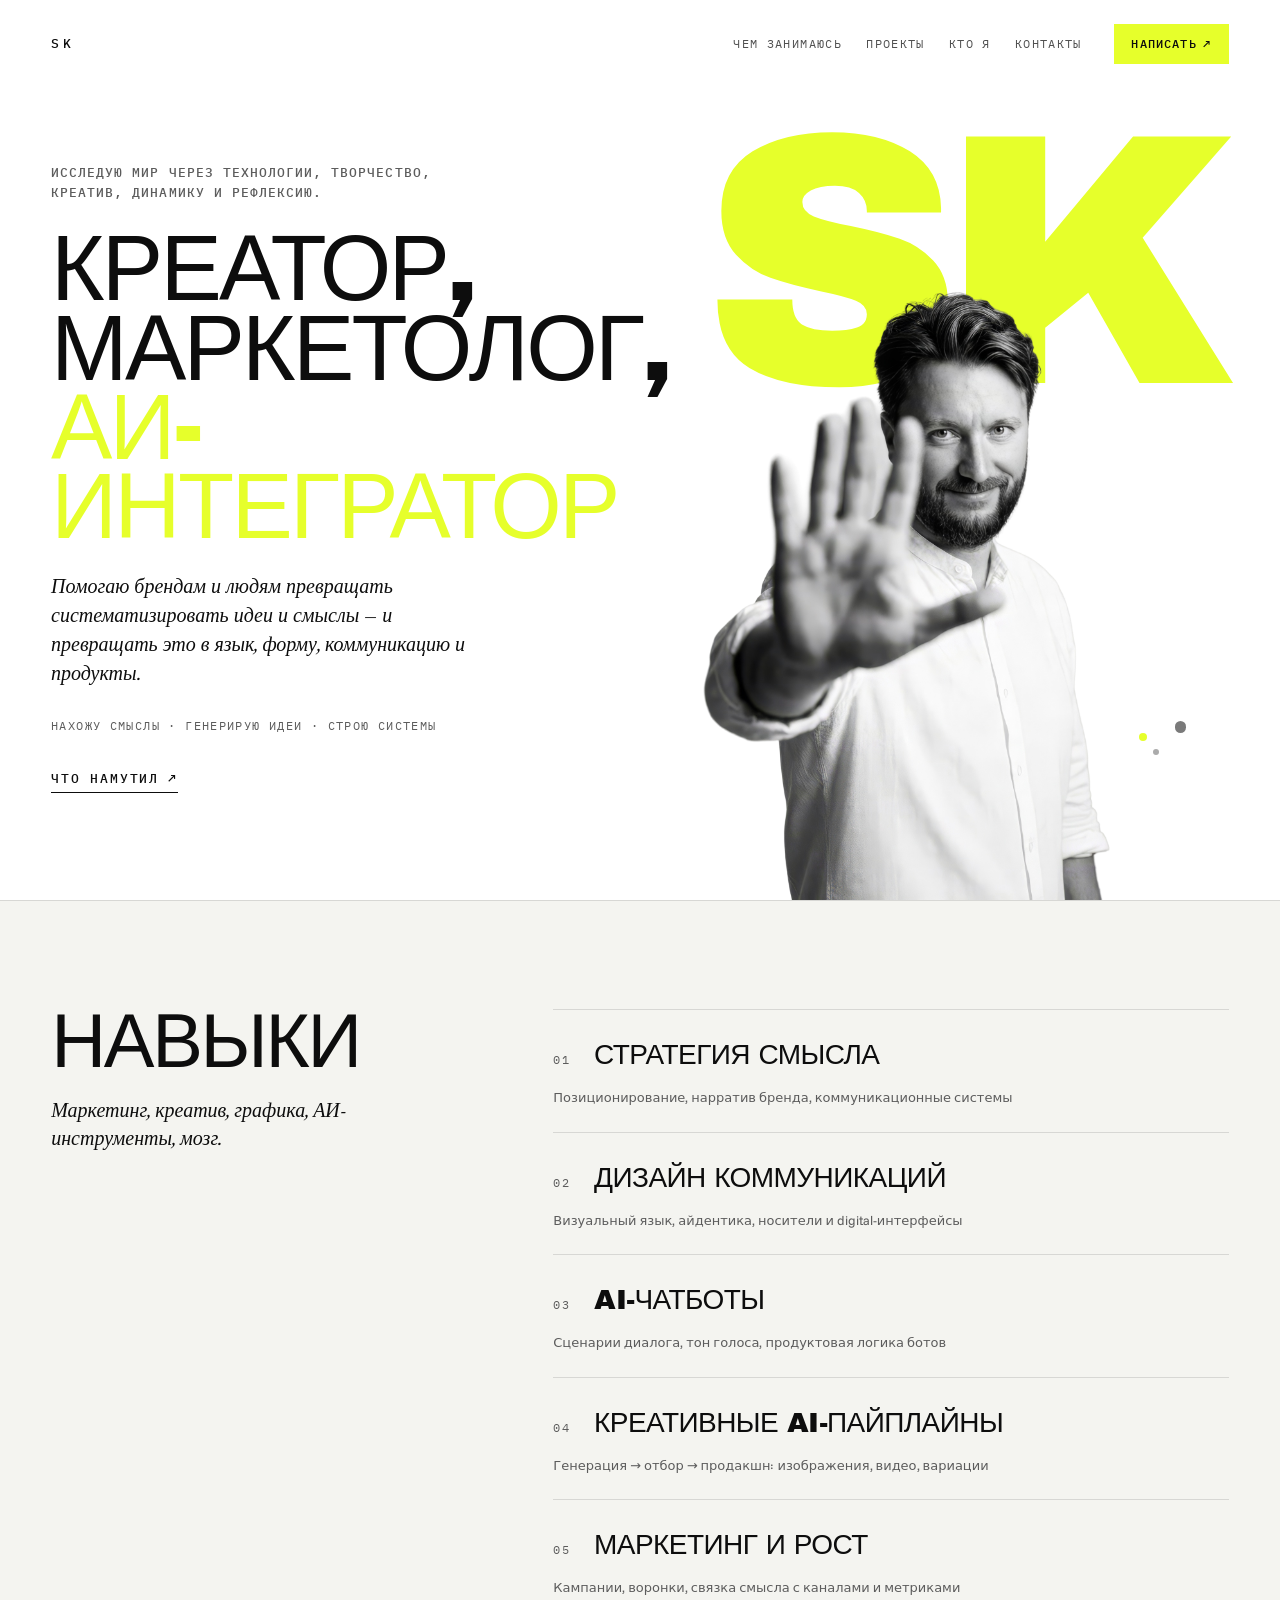
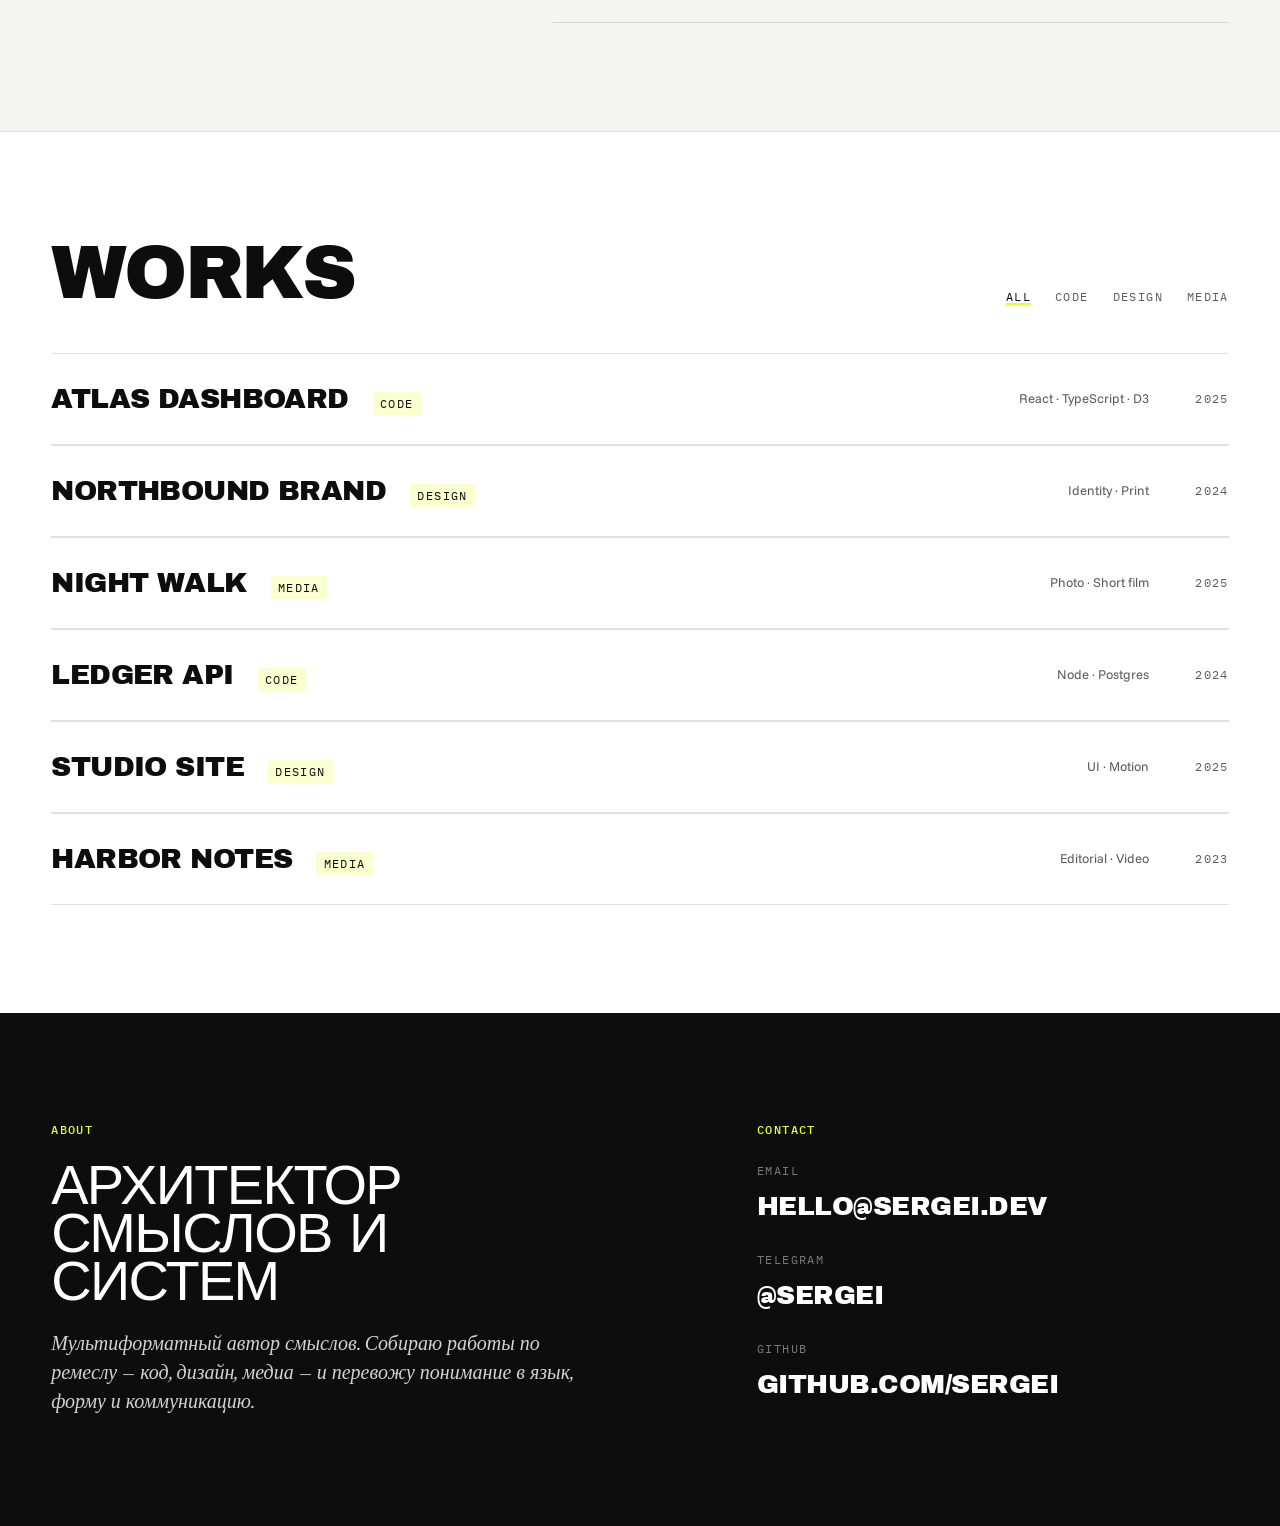
==== 58tq16wsvj/index.html @ 2c7355b6 "Apply COPY.md draft: nav, hero, skills titles Co-authored-by: Cursor <cursoragent@cursor.com>" ====
<!doctype html>
<html lang="ru">
  <head>
    <meta charset="UTF-8" />
    <meta name="viewport" content="width=device-width, initial-scale=1.0" />
    <title>Сергей Кламбоцкий</title>
    <!-- build:1785862604 -->
    <meta
      name="description"
      content="Исследую себя, человеков и технологии через творчество, дизайн, движение и рефлексию. Маркетолог, креатор, философ."
    />
    <meta name="robots" content="noindex, nofollow, noarchive" />
    <meta name="googlebot" content="noindex, nofollow, noarchive" />
    <meta name="referrer" content="no-referrer" />
    <meta http-equiv="Cache-Control" content="no-cache, no-store, must-revalidate" />
    <meta http-equiv="Pragma" content="no-cache" />
    <meta http-equiv="Expires" content="0" />

    <link rel="icon" type="image/png" href="/58tq16wsvj/favicon.png" />
    <link rel="apple-touch-icon" href="/58tq16wsvj/favicon.png" />

    <meta property="og:type" content="website" />
    <meta property="og:title" content="Сергей Кламбоцкий" />
    <meta
      property="og:description"
      content="Исследую себя, человеков и технологии через творчество, дизайн, движение и рефлексию. Маркетолог, креатор, философ."
    />
    <meta
      property="og:image"
      content="https://klambotsky.online/58tq16wsvj/og.png"
    />
    <meta property="og:url" content="https://klambotsky.online/58tq16wsvj/" />

    <meta name="twitter:card" content="summary_large_image" />
    <meta name="twitter:title" content="Сергей Кламбоцкий" />
    <meta
      name="twitter:description"
      content="Исследую себя, человеков и технологии через творчество, дизайн, движение и рефлексию. Маркетолог, креатор, философ."
    />
    <meta
      name="twitter:image"
      content="https://klambotsky.online/58tq16wsvj/og.png"
    />

    <link rel="preconnect" href="https://fonts.googleapis.com" />
    <link rel="preconnect" href="https://fonts.gstatic.com" crossorigin />
    <link
      href="https://fonts.googleapis.com/css2?family=Archivo+Black&family=Funnel+Sans:ital,wght@0,300..800;1,300..800&family=IBM+Plex+Mono:wght@400;500&family=Newsreader:opsz,wght@6..72,400;6..72,500;6..72,600&display=swap"
      rel="stylesheet"
    />
    <script type="module" crossorigin src="/58tq16wsvj/assets/index-5z7cXRAi.js"></script>
    <link rel="stylesheet" crossorigin href="/58tq16wsvj/assets/index-DxCnKVFI.css">
  </head>
  <body>
    <div id="root"></div>
  </body>
</html>
---- 58tq16wsvj/assets/index-DxCnKVFI.css ----
:root{--ink:#0d0d0d;--ink-muted:#5c5c5c;--ink-faint:#9a9a9a;--inverse:#fff;--surface:#fff;--surface-soft:#f4f4f0;--hairline:#0d0d0d1f;--accent:#e6ff2b;--accent-deep:#c8e012;--accent-readable:#8fa600;--accent-ink:#0d0d0d;--accent-on-dark:#e6ff2b;--accent-soft:#e6ff2b38;--font-brutal:"Archivo Black", "Arial Black", sans-serif;--font-display:"Newsreader", Georgia, serif;--font-body:"Funnel Sans", system-ui, sans-serif;--font-mono:"IBM Plex Mono", ui-monospace, monospace;--text-xs:.72rem;--text-sm:.8125rem;--text-md:1rem;--text-lg:clamp(1.05rem, 1.8vw, 1.25rem);--text-xl:clamp(1.35rem, 2.4vw, 1.75rem);--text-2xl:clamp(2.25rem, 5vw, 3.5rem);--text-3xl:clamp(3rem, 7vw, 4.75rem);--text-hero:clamp(3.4rem, 9.2vw, 7.25rem);--track-label:.12em;--track-brand:.28em;--leading-tight:.86;--leading-snug:1.05;--leading-body:1.5;--space-1:.5rem;--space-2:.75rem;--space-3:1rem;--space-4:1.5rem;--space-5:2rem;--space-6:3rem;--space-7:4rem;--space-8:6rem;--pad:clamp(1.5rem, 4vw, 4rem);--section-y:clamp(4.5rem, 12vh, 7rem);--stack-gap:clamp(1.25rem, 3vh, 2rem);--max:1440px;--ease:cubic-bezier(.22, 1, .36, 1);--duration:.25s;--paper-soft:var(--surface-soft);--teal:var(--accent)}*,:before,:after{box-sizing:border-box}html{scroll-behavior:smooth}body{min-height:100vh;font-family:var(--font-body);font-size:var(--text-md);line-height:var(--leading-body);color:var(--ink);background:var(--surface);-webkit-font-smoothing:antialiased;text-rendering:optimizelegibility;margin:0}img,video{max-width:100%;display:block}button,a{font:inherit;color:inherit}button{cursor:pointer;background:0 0;border:none;padding:0}a{text-decoration:none}:focus-visible{outline:2px solid var(--accent-deep);outline-offset:3px}.sr-only{clip:rect(0, 0, 0, 0);border:0;width:1px;height:1px;margin:-1px;padding:0;position:absolute;overflow:hidden}.label{font-family:var(--font-mono);font-size:var(--text-xs);letter-spacing:var(--track-label);text-transform:uppercase;color:var(--ink-muted);margin:0;font-weight:500}.section-title{font-family:var(--font-brutal);font-size:var(--text-3xl);font-weight:400;line-height:var(--leading-tight);letter-spacing:-.03em;text-transform:uppercase;margin:0}.text-link{width:fit-content;font-family:var(--font-mono);font-size:var(--text-sm);letter-spacing:.14em;text-transform:uppercase;transition:color var(--duration) var(--ease), border-color var(--duration) var(--ease), transform var(--duration) var(--ease);border-bottom:1.5px solid;align-items:center;gap:.55rem;padding-bottom:.2rem;font-weight:500;display:inline-flex}.text-link:hover{color:var(--accent-deep);transform:translate(4px)}@keyframes fade-up{0%{opacity:0;transform:translateY(18px)}to{opacity:1;transform:translateY(0)}}.reveal{animation:fade-up .8s var(--ease) both}._about_1ldzf_1{padding:var(--section-y) var(--pad);background:var(--ink);color:var(--inverse);grid-template-columns:minmax(0,1.2fr) minmax(0,.9fr);align-items:start;gap:clamp(2.5rem,6vw,5rem);display:grid}._label_1ldzf_11{margin:0 0 var(--space-4);font-family:var(--font-mono);font-size:var(--text-xs);letter-spacing:var(--track-label);text-transform:uppercase;color:var(--accent-on-dark);font-weight:500}._title_1ldzf_21{margin:0 0 var(--space-4);max-width:12ch;font-family:var(--font-brutal);font-size:var(--text-2xl);font-weight:400;line-height:var(--leading-tight);letter-spacing:-.03em;text-transform:uppercase}._body_1ldzf_32{max-width:34rem;font-family:var(--font-display);font-size:var(--text-lg);color:#ffffffd1;margin:0;font-style:italic;line-height:1.45}._contacts_1ldzf_42{gap:var(--space-4);flex-direction:column;display:flex}._contact_1ldzf_42{gap:var(--space-1);flex-direction:column;display:flex}._contactLabel_1ldzf_54{font-family:var(--font-mono);font-size:var(--text-xs);letter-spacing:var(--track-label);text-transform:uppercase;color:#ffffff73}._contactValue_1ldzf_62{font-family:var(--font-brutal);letter-spacing:-.02em;text-transform:uppercase;color:var(--inverse);transition:color var(--duration) var(--ease);font-size:clamp(1.25rem,2.8vw,1.65rem)}._contactValue_1ldzf_62:hover{color:var(--accent-on-dark)}@media (width<=840px){._about_1ldzf_1{grid-template-columns:1fr}}._nav_ch76z_1{z-index:5;justify-content:space-between;align-items:center;gap:var(--space-4);padding:var(--space-4) var(--pad);pointer-events:none;display:flex;position:absolute;inset:0 0 auto}._brand_ch76z_13,._link_ch76z_14,._cta_ch76z_15,._menu_ch76z_16{pointer-events:auto}._brand_ch76z_13{font-family:var(--font-mono);font-size:var(--text-sm);letter-spacing:var(--track-brand);color:var(--ink);font-weight:500}._right_ch76z_28{align-items:center;gap:var(--space-5);display:flex}._links_ch76z_34{gap:var(--space-4);display:flex}._link_ch76z_14{font-family:var(--font-mono);font-size:var(--text-xs);letter-spacing:var(--track-label);text-transform:uppercase;color:var(--ink);opacity:.72;transition:opacity var(--duration) var(--ease), color var(--duration) var(--ease)}._link_ch76z_14:hover{opacity:1;color:var(--accent-deep)}._cta_ch76z_15{background:var(--accent);color:var(--accent-ink);font-family:var(--font-mono);font-size:var(--text-xs);letter-spacing:.1em;text-transform:uppercase;transition:background var(--duration) var(--ease), transform var(--duration) var(--ease);align-items:center;gap:.4rem;padding:.7rem 1.1rem;font-weight:500;display:inline-flex}._cta_ch76z_15:hover{background:var(--accent-deep);transform:translateY(-1px)}._menu_ch76z_16{font-family:var(--font-mono);font-size:var(--text-xs);letter-spacing:var(--track-label);text-transform:uppercase;color:var(--ink);display:none}@media (width<=860px){._links_ch76z_34{top:calc(100% + .5rem);right:var(--pad);padding:var(--space-3) var(--space-4);background:var(--surface);border:1px solid var(--hairline);flex-direction:column;gap:.9rem;display:none;position:absolute}._linksOpen_ch76z_96{display:flex}._cta_ch76z_15{display:none}._menu_ch76z_16{display:inline}}._hero_aobbq_1{background:var(--surface);min-height:100dvh;color:var(--ink);position:relative;overflow:hidden}._grid_aobbq_10{z-index:1;min-height:100dvh;padding:0 var(--pad);grid-template-columns:minmax(0,1.05fr) minmax(0,.95fr);padding-top:5.5rem;display:grid;position:relative}._copy_aobbq_21{justify-content:center;gap:var(--stack-gap);padding:var(--space-5) 0 var(--space-7);will-change:transform;flex-direction:column;max-width:38rem;display:flex}._eyebrow_aobbq_31{max-width:28rem;font-family:var(--font-mono);font-size:clamp(.7rem, 1.1vw, var(--text-sm));letter-spacing:.08em;text-transform:uppercase;color:var(--ink-muted);margin:0;font-weight:500;line-height:1.55}._headline_aobbq_43{font-family:var(--font-brutal);font-size:clamp(2.6rem,7.2vw,5.75rem);font-weight:400;line-height:var(--leading-tight);letter-spacing:-.03em;text-transform:uppercase;margin:0}._line_aobbq_53{display:block}._accentLine_aobbq_57{color:var(--accent)}._quote_aobbq_61{max-width:28rem;font-family:var(--font-display);font-size:var(--text-lg);color:var(--ink);margin:0;font-style:italic;line-height:1.45}._meta_aobbq_71{font-family:var(--font-mono);font-size:var(--text-xs);letter-spacing:var(--track-label);text-transform:uppercase;color:var(--ink-muted);margin:0}._cta_aobbq_80{width:fit-content;margin-top:var(--space-1);border-bottom:1.5px solid var(--ink);font-family:var(--font-mono);font-size:var(--text-sm);letter-spacing:.14em;text-transform:uppercase;transition:color var(--duration) var(--ease), border-color var(--duration) var(--ease), transform var(--duration) var(--ease);align-items:center;gap:.55rem;padding-bottom:.2rem;font-weight:500;display:inline-flex}._cta_aobbq_80:hover{color:var(--accent-deep);border-color:var(--accent-deep);transform:translate(4px)}._visual_aobbq_103{will-change:transform;justify-content:flex-end;align-items:flex-end;min-height:calc(100dvh - 5.5rem);padding-right:0;display:flex;position:relative}._letter_aobbq_114{z-index:0;font-family:var(--font-brutal);letter-spacing:-.06em;color:var(--accent);-webkit-user-select:none;user-select:none;pointer-events:none;will-change:transform;font-size:clamp(12rem,28vw,24rem);line-height:.8;position:absolute;top:4%;bottom:auto;right:2%}._portraitWrap_aobbq_131{z-index:1;aspect-ratio:560/820;will-change:transform;width:min(100%,39vw,580px);margin-bottom:0;margin-right:clamp(3rem,8vw,9rem);position:relative;overflow:visible}._portrait_aobbq_131{object-fit:contain;object-position:center bottom;transform-origin:bottom;width:100%;height:100%;transform:scale(1.08)}._accents_aobbq_152{z-index:2;pointer-events:none;will-change:transform;width:5.5rem;height:5.5rem;position:absolute;bottom:12%;right:7%}._dot_aobbq_163{background:var(--ink);opacity:.55;border-radius:50%;width:.7rem;height:.7rem;position:absolute;top:.4rem;right:.2rem}._dotSm_aobbq_174{opacity:.35;width:.38rem;height:.38rem;top:2.1rem;right:1.85rem}._dotAccent_aobbq_182{background:var(--accent);opacity:1;width:.5rem;height:.5rem;top:1.15rem;right:2.6rem}@media (width<=960px){._grid_aobbq_10{grid-template-columns:1fr;padding-top:5rem}._copy_aobbq_21{padding-top:0;padding-bottom:var(--space-6);order:2;max-width:none}._visual_aobbq_103{min-height:52vh;margin-top:var(--space-1);order:1;justify-content:center}._letter_aobbq_114{font-size:clamp(8rem,32vw,14rem);top:0;bottom:auto;right:0}._portraitWrap_aobbq_131{width:min(88%,400px);margin-bottom:0;margin-right:0}._portrait_aobbq_131{transform:scale(1.08)}._accents_aobbq_152{bottom:6%;right:10%}}._backdrop_14o35_1{z-index:40;padding:var(--space-4);-webkit-backdrop-filter:blur(4px);backdrop-filter:blur(4px);animation:_fade_14o35_1 var(--duration) var(--ease);background:#0d0d0d8c;place-items:center;display:grid;position:fixed;inset:0}._panel_14o35_13{background:var(--surface);width:min(1100px,100%);max-height:min(92vh,960px);color:var(--ink);border:1px solid var(--hairline);animation:_rise_14o35_1 .35s var(--ease);padding:clamp(1.5rem,4vw,3rem);overflow:auto}._top_14o35_24{justify-content:space-between;gap:var(--space-3);margin-bottom:var(--space-4);display:flex}._back_14o35_1,._close_14o35_32{font-family:var(--font-mono);font-size:var(--text-xs);letter-spacing:var(--track-label);text-transform:uppercase;color:var(--ink-muted);transition:color var(--duration) var(--ease)}._back_14o35_1:hover,._close_14o35_32:hover{color:var(--ink)}._close_14o35_32{letter-spacing:0;text-transform:none;font-size:1.5rem;line-height:1}._header_14o35_53{gap:var(--space-5);margin-bottom:var(--space-5);grid-template-columns:minmax(0,1.6fr) minmax(10rem,.5fr);display:grid}._group_14o35_60{margin-bottom:var(--space-3);font-family:var(--font-mono);font-size:var(--text-xs);letter-spacing:var(--track-label);text-transform:uppercase;color:var(--accent-ink);background:var(--accent);padding:.2rem .45rem;display:inline-block}._title_14o35_72{margin:0 0 var(--space-3);font-family:var(--font-brutal);font-size:var(--text-2xl);font-weight:400;line-height:var(--leading-tight);letter-spacing:-.03em;text-transform:uppercase}._description_14o35_82{max-width:36rem;font-family:var(--font-display);font-size:var(--text-lg);color:var(--ink-muted);margin:0;font-style:italic;line-height:1.45}._meta_14o35_92{gap:var(--space-2);font-family:var(--font-mono);font-size:var(--text-xs);letter-spacing:var(--track-label);text-transform:uppercase;color:var(--ink-muted);flex-direction:column;display:flex}._media_14o35_103{gap:var(--space-3);margin-bottom:var(--space-5);grid-template-columns:repeat(3,minmax(0,1fr));display:grid}._mediaItem_14o35_110{aspect-ratio:4/5;background:var(--surface-soft);overflow:hidden}._mediaItem_14o35_110 img,._mediaItem_14o35_110 video{object-fit:cover;filter:grayscale(.15)contrast(1.02);width:100%;height:100%}._link_14o35_124{border-bottom:1.5px solid var(--ink);width:fit-content;font-family:var(--font-mono);font-size:var(--text-sm);letter-spacing:.14em;text-transform:uppercase;transition:color var(--duration) var(--ease), border-color var(--duration) var(--ease), transform var(--duration) var(--ease);align-items:center;gap:.55rem;padding-bottom:.2rem;font-weight:500;display:inline-flex}._link_14o35_124:hover{color:var(--accent-deep);border-color:var(--accent-deep);transform:translate(4px)}@keyframes _fade_14o35_1{0%{opacity:0}to{opacity:1}}@keyframes _rise_14o35_1{0%{opacity:0;transform:translateY(16px)}to{opacity:1;transform:translateY(0)}}@media (width<=840px){._header_14o35_53,._media_14o35_103{grid-template-columns:1fr}._mediaItem_14o35_110{aspect-ratio:16/10}}._skills_4e86k_1{padding:var(--section-y) var(--pad);background:var(--surface-soft);border-top:1px solid var(--hairline);grid-template-columns:minmax(0,.85fr) minmax(0,1.35fr);align-items:start;gap:clamp(2.5rem,6vw,5rem);display:grid}._intro_4e86k_11{gap:var(--space-4);flex-direction:column;display:flex;position:sticky;top:6rem}._title_4e86k_19{font-family:var(--font-brutal);font-size:var(--text-3xl);font-weight:400;line-height:var(--leading-tight);letter-spacing:-.03em;text-transform:uppercase;margin:0}._lede_4e86k_29{max-width:24rem;font-family:var(--font-display);font-size:var(--text-lg);color:var(--ink);margin:0;font-style:italic;line-height:1.4}._list_4e86k_39{border-top:1px solid var(--hairline);margin:0;padding:0;list-style:none}._item_4e86k_46{padding:var(--space-4) 0;border-bottom:1px solid var(--hairline);transition:padding var(--duration) var(--ease)}._item_4e86k_46:hover{padding-left:var(--space-2)}._item_4e86k_46:hover ._index_4e86k_56{color:var(--ink);box-shadow:inset 0 -2px 0 var(--accent)}._head_4e86k_61{align-items:baseline;gap:var(--space-2) var(--space-4);margin-bottom:var(--space-2);flex-wrap:wrap;display:flex}._index_4e86k_56{font-family:var(--font-mono);font-size:var(--text-xs);letter-spacing:var(--track-label);color:var(--ink-muted);transition:color var(--duration) var(--ease), box-shadow var(--duration) var(--ease)}._skillTitle_4e86k_79{font-family:var(--font-brutal);font-size:var(--text-xl);letter-spacing:-.02em;text-transform:uppercase;font-weight:400}._line_4e86k_87{max-width:36rem;font-family:var(--font-body);font-size:var(--text-sm);line-height:var(--leading-body);color:var(--ink-muted);margin:0}@media (width<=840px){._skills_4e86k_1{gap:var(--space-6);grid-template-columns:1fr}._intro_4e86k_11{position:static}}._works_8dgdl_1{padding:var(--section-y) var(--pad);background:var(--surface);border-top:1px solid var(--hairline)}._header_8dgdl_7{justify-content:space-between;align-items:flex-end;gap:var(--space-5);margin-bottom:var(--space-6);display:flex}._title_8dgdl_15{font-family:var(--font-brutal);font-size:var(--text-3xl);font-weight:400;line-height:var(--leading-tight);letter-spacing:-.03em;text-transform:uppercase;margin:0}._filters_8dgdl_25{gap:var(--space-4);flex-wrap:wrap;display:flex}._filter_8dgdl_25{font-family:var(--font-mono);font-size:var(--text-xs);letter-spacing:var(--track-label);text-transform:uppercase;color:var(--ink-muted);transition:color var(--duration) var(--ease)}._filter_8dgdl_25:hover,._filterActive_8dgdl_41{color:var(--ink)}._filterActive_8dgdl_41{box-shadow:inset 0 -2px 0 var(--accent)}._list_8dgdl_49{margin:0;padding:0;list-style:none}._row_8dgdl_55{align-items:center;gap:var(--space-4) var(--space-5);width:100%;padding:var(--space-4) 0;border:none;border-bottom:1px solid var(--hairline);text-align:left;transition:padding var(--duration) var(--ease);background:0 0;grid-template-columns:minmax(0,1.4fr) auto auto;display:grid}._row_8dgdl_55:first-child{border-top:1px solid var(--hairline)}._row_8dgdl_55:hover{padding-left:var(--space-2)}._row_8dgdl_55:hover ._projectTitle_8dgdl_77{color:var(--ink)}._row_8dgdl_55:hover ._group_8dgdl_81{background:var(--accent)}._left_8dgdl_85{align-items:baseline;gap:var(--space-2) var(--space-4);flex-wrap:wrap;display:flex}._projectTitle_8dgdl_77{font-family:var(--font-brutal);font-size:var(--text-xl);letter-spacing:-.02em;text-transform:uppercase;transition:color var(--duration) var(--ease);font-weight:400}._group_8dgdl_81{font-family:var(--font-mono);font-size:var(--text-xs);letter-spacing:var(--track-label);text-transform:uppercase;color:var(--accent-ink);background:var(--accent-soft);transition:background var(--duration) var(--ease);padding:.2rem .45rem}._tags_8dgdl_112,._year_8dgdl_113{color:var(--ink-muted);font-size:var(--text-sm)}._tags_8dgdl_112{font-family:var(--font-body)}._year_8dgdl_113{font-family:var(--font-mono);font-size:var(--text-xs);letter-spacing:var(--track-label);text-align:right;min-width:3rem}@media (width<=720px){._header_8dgdl_7{flex-direction:column;align-items:flex-start}._row_8dgdl_55{gap:var(--space-1) var(--space-3);grid-template-columns:1fr auto}._tags_8dgdl_112{display:none}._year_8dgdl_113{grid-area:1/2}}
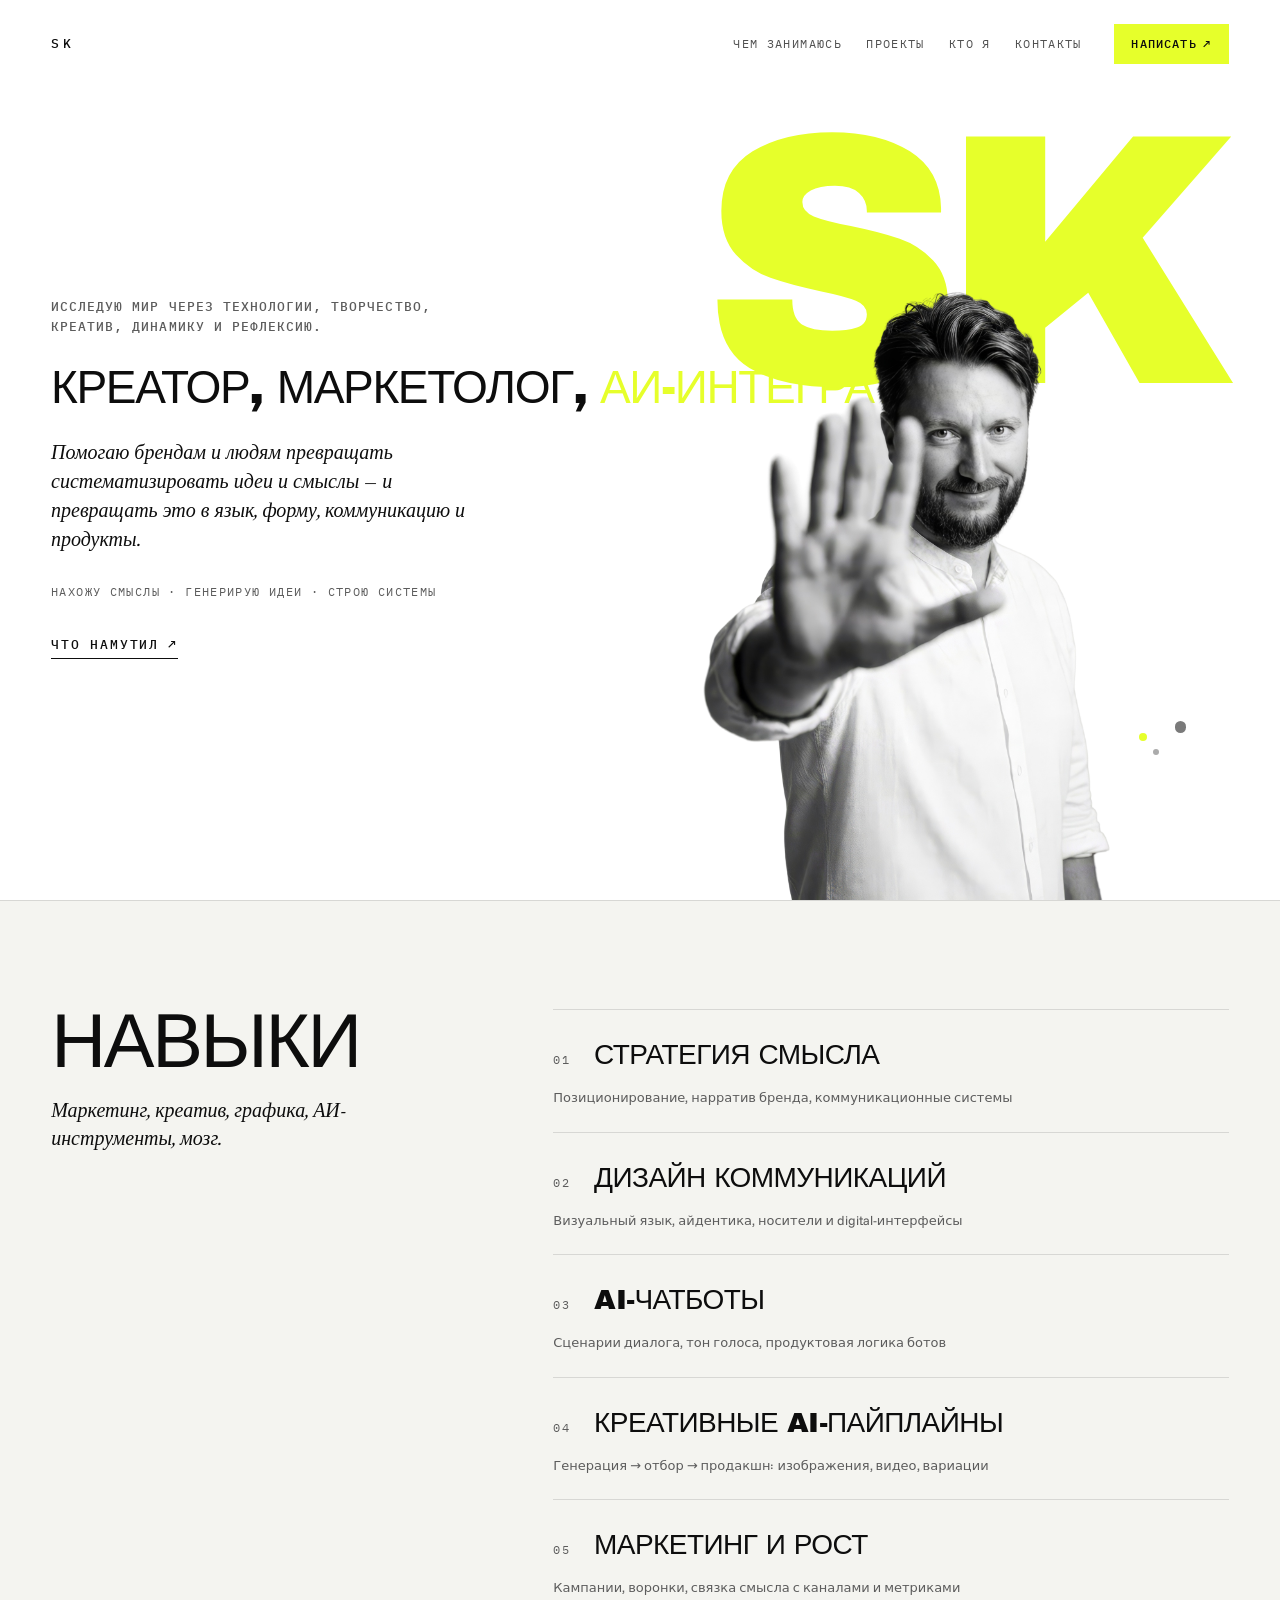
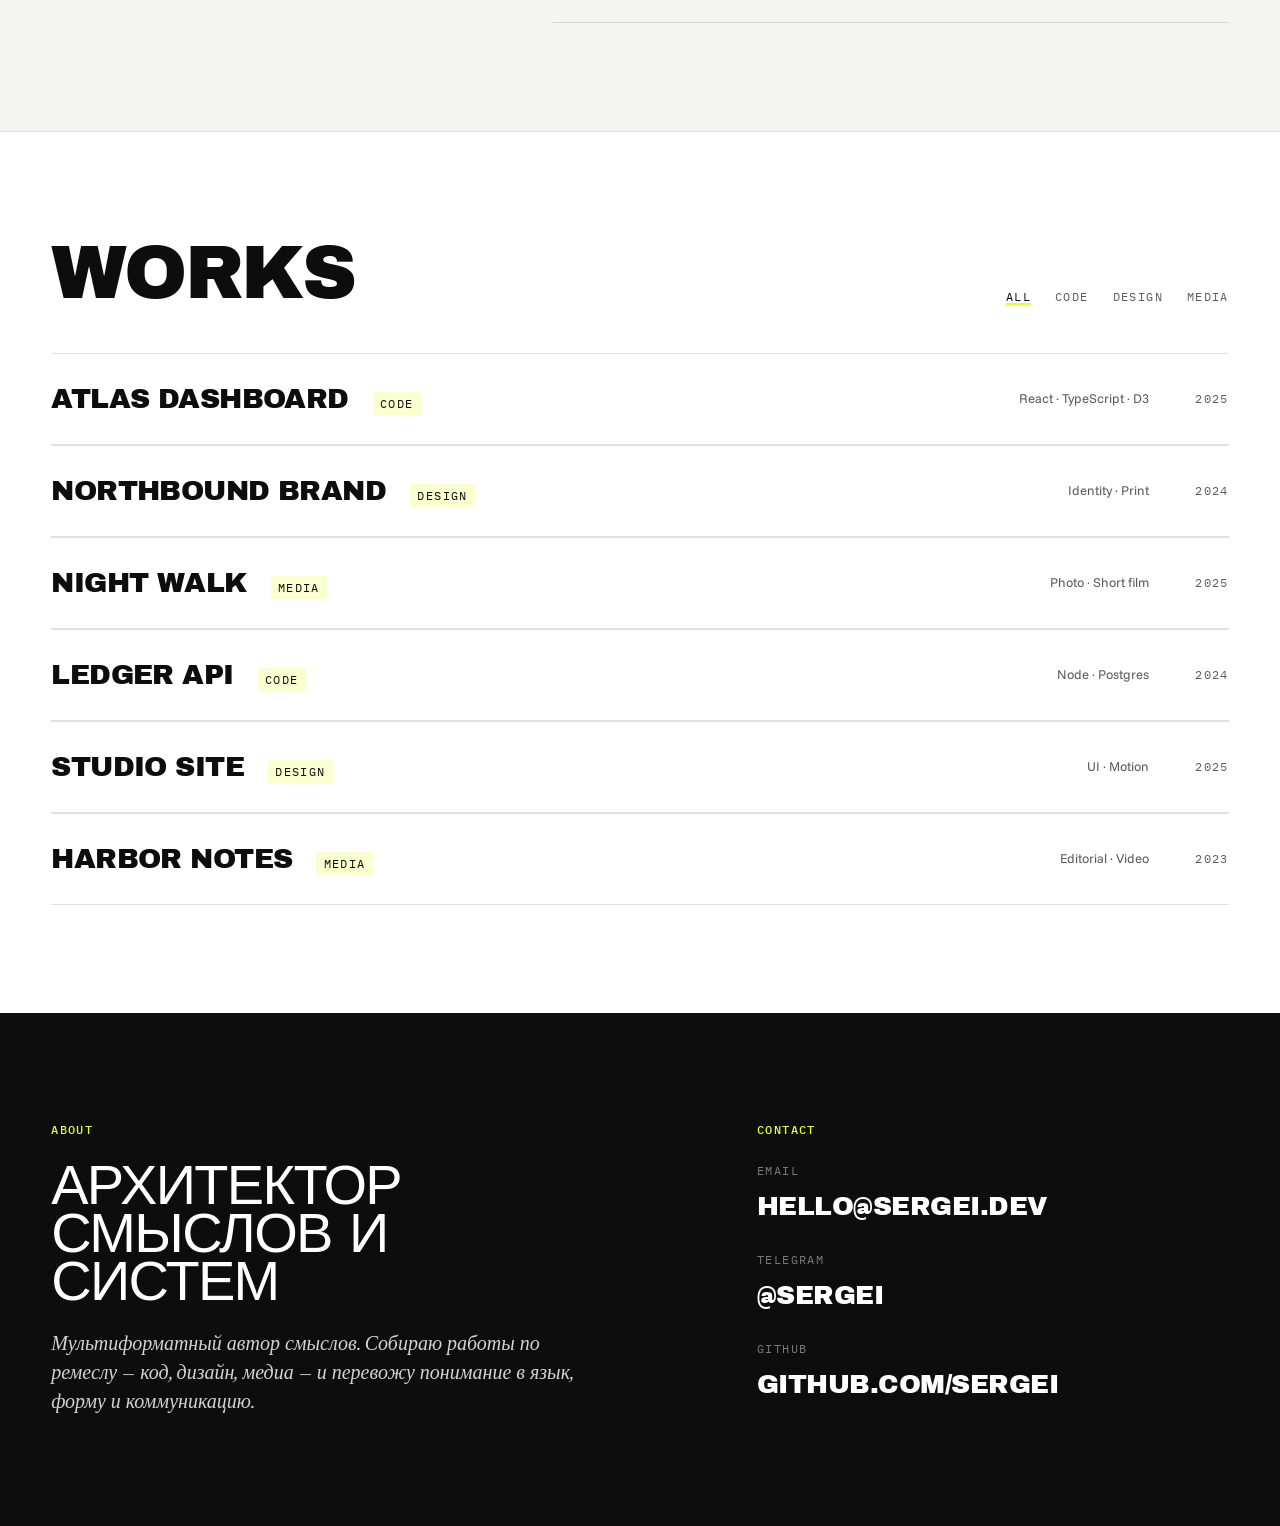
==== commit 9049e3d0: "Put hero roles headline on one line Co-authored-by: Cursor <cursoragent@cursor.com>" ====
--- a/58tq16wsvj/index.html
+++ b/58tq16wsvj/index.html
@@ -4,7 +4,7 @@
     <meta charset="UTF-8" />
     <meta name="viewport" content="width=device-width, initial-scale=1.0" />
     <title>Сергей Кламбоцкий</title>
-    <!-- build:1785862604 -->
+    <!-- build:1785862745 -->
     <meta
       name="description"
       content="Исследую себя, человеков и технологии через творчество, дизайн, движение и рефлексию. Маркетолог, креатор, философ."
@@ -48,8 +48,8 @@
       href="https://fonts.googleapis.com/css2?family=Archivo+Black&family=Funnel+Sans:ital,wght@0,300..800;1,300..800&family=IBM+Plex+Mono:wght@400;500&family=Newsreader:opsz,wght@6..72,400;6..72,500;6..72,600&display=swap"
       rel="stylesheet"
     />
-    <script type="module" crossorigin src="/58tq16wsvj/assets/index-5z7cXRAi.js"></script>
-    <link rel="stylesheet" crossorigin href="/58tq16wsvj/assets/index-DxCnKVFI.css">
+    <script type="module" crossorigin src="/58tq16wsvj/assets/index-DxdsA5Lg.js"></script>
+    <link rel="stylesheet" crossorigin href="/58tq16wsvj/assets/index-ehdpWOgO.css">
   </head>
   <body>
     <div id="root"></div>
--- a/58tq16wsvj/assets/index-ehdpWOgO.css
+++ b/58tq16wsvj/assets/index-ehdpWOgO.css
@@ -0,0 +1 @@
+:root{--ink:#0d0d0d;--ink-muted:#5c5c5c;--ink-faint:#9a9a9a;--inverse:#fff;--surface:#fff;--surface-soft:#f4f4f0;--hairline:#0d0d0d1f;--accent:#e6ff2b;--accent-deep:#c8e012;--accent-readable:#8fa600;--accent-ink:#0d0d0d;--accent-on-dark:#e6ff2b;--accent-soft:#e6ff2b38;--font-brutal:"Archivo Black", "Arial Black", sans-serif;--font-display:"Newsreader", Georgia, serif;--font-body:"Funnel Sans", system-ui, sans-serif;--font-mono:"IBM Plex Mono", ui-monospace, monospace;--text-xs:.72rem;--text-sm:.8125rem;--text-md:1rem;--text-lg:clamp(1.05rem, 1.8vw, 1.25rem);--text-xl:clamp(1.35rem, 2.4vw, 1.75rem);--text-2xl:clamp(2.25rem, 5vw, 3.5rem);--text-3xl:clamp(3rem, 7vw, 4.75rem);--text-hero:clamp(3.4rem, 9.2vw, 7.25rem);--track-label:.12em;--track-brand:.28em;--leading-tight:.86;--leading-snug:1.05;--leading-body:1.5;--space-1:.5rem;--space-2:.75rem;--space-3:1rem;--space-4:1.5rem;--space-5:2rem;--space-6:3rem;--space-7:4rem;--space-8:6rem;--pad:clamp(1.5rem, 4vw, 4rem);--section-y:clamp(4.5rem, 12vh, 7rem);--stack-gap:clamp(1.25rem, 3vh, 2rem);--max:1440px;--ease:cubic-bezier(.22, 1, .36, 1);--duration:.25s;--paper-soft:var(--surface-soft);--teal:var(--accent)}*,:before,:after{box-sizing:border-box}html{scroll-behavior:smooth}body{min-height:100vh;font-family:var(--font-body);font-size:var(--text-md);line-height:var(--leading-body);color:var(--ink);background:var(--surface);-webkit-font-smoothing:antialiased;text-rendering:optimizelegibility;margin:0}img,video{max-width:100%;display:block}button,a{font:inherit;color:inherit}button{cursor:pointer;background:0 0;border:none;padding:0}a{text-decoration:none}:focus-visible{outline:2px solid var(--accent-deep);outline-offset:3px}.sr-only{clip:rect(0, 0, 0, 0);border:0;width:1px;height:1px;margin:-1px;padding:0;position:absolute;overflow:hidden}.label{font-family:var(--font-mono);font-size:var(--text-xs);letter-spacing:var(--track-label);text-transform:uppercase;color:var(--ink-muted);margin:0;font-weight:500}.section-title{font-family:var(--font-brutal);font-size:var(--text-3xl);font-weight:400;line-height:var(--leading-tight);letter-spacing:-.03em;text-transform:uppercase;margin:0}.text-link{width:fit-content;font-family:var(--font-mono);font-size:var(--text-sm);letter-spacing:.14em;text-transform:uppercase;transition:color var(--duration) var(--ease), border-color var(--duration) var(--ease), transform var(--duration) var(--ease);border-bottom:1.5px solid;align-items:center;gap:.55rem;padding-bottom:.2rem;font-weight:500;display:inline-flex}.text-link:hover{color:var(--accent-deep);transform:translate(4px)}@keyframes fade-up{0%{opacity:0;transform:translateY(18px)}to{opacity:1;transform:translateY(0)}}.reveal{animation:fade-up .8s var(--ease) both}._about_1ldzf_1{padding:var(--section-y) var(--pad);background:var(--ink);color:var(--inverse);grid-template-columns:minmax(0,1.2fr) minmax(0,.9fr);align-items:start;gap:clamp(2.5rem,6vw,5rem);display:grid}._label_1ldzf_11{margin:0 0 var(--space-4);font-family:var(--font-mono);font-size:var(--text-xs);letter-spacing:var(--track-label);text-transform:uppercase;color:var(--accent-on-dark);font-weight:500}._title_1ldzf_21{margin:0 0 var(--space-4);max-width:12ch;font-family:var(--font-brutal);font-size:var(--text-2xl);font-weight:400;line-height:var(--leading-tight);letter-spacing:-.03em;text-transform:uppercase}._body_1ldzf_32{max-width:34rem;font-family:var(--font-display);font-size:var(--text-lg);color:#ffffffd1;margin:0;font-style:italic;line-height:1.45}._contacts_1ldzf_42{gap:var(--space-4);flex-direction:column;display:flex}._contact_1ldzf_42{gap:var(--space-1);flex-direction:column;display:flex}._contactLabel_1ldzf_54{font-family:var(--font-mono);font-size:var(--text-xs);letter-spacing:var(--track-label);text-transform:uppercase;color:#ffffff73}._contactValue_1ldzf_62{font-family:var(--font-brutal);letter-spacing:-.02em;text-transform:uppercase;color:var(--inverse);transition:color var(--duration) var(--ease);font-size:clamp(1.25rem,2.8vw,1.65rem)}._contactValue_1ldzf_62:hover{color:var(--accent-on-dark)}@media (width<=840px){._about_1ldzf_1{grid-template-columns:1fr}}._nav_ch76z_1{z-index:5;justify-content:space-between;align-items:center;gap:var(--space-4);padding:var(--space-4) var(--pad);pointer-events:none;display:flex;position:absolute;inset:0 0 auto}._brand_ch76z_13,._link_ch76z_14,._cta_ch76z_15,._menu_ch76z_16{pointer-events:auto}._brand_ch76z_13{font-family:var(--font-mono);font-size:var(--text-sm);letter-spacing:var(--track-brand);color:var(--ink);font-weight:500}._right_ch76z_28{align-items:center;gap:var(--space-5);display:flex}._links_ch76z_34{gap:var(--space-4);display:flex}._link_ch76z_14{font-family:var(--font-mono);font-size:var(--text-xs);letter-spacing:var(--track-label);text-transform:uppercase;color:var(--ink);opacity:.72;transition:opacity var(--duration) var(--ease), color var(--duration) var(--ease)}._link_ch76z_14:hover{opacity:1;color:var(--accent-deep)}._cta_ch76z_15{background:var(--accent);color:var(--accent-ink);font-family:var(--font-mono);font-size:var(--text-xs);letter-spacing:.1em;text-transform:uppercase;transition:background var(--duration) var(--ease), transform var(--duration) var(--ease);align-items:center;gap:.4rem;padding:.7rem 1.1rem;font-weight:500;display:inline-flex}._cta_ch76z_15:hover{background:var(--accent-deep);transform:translateY(-1px)}._menu_ch76z_16{font-family:var(--font-mono);font-size:var(--text-xs);letter-spacing:var(--track-label);text-transform:uppercase;color:var(--ink);display:none}@media (width<=860px){._links_ch76z_34{top:calc(100% + .5rem);right:var(--pad);padding:var(--space-3) var(--space-4);background:var(--surface);border:1px solid var(--hairline);flex-direction:column;gap:.9rem;display:none;position:absolute}._linksOpen_ch76z_96{display:flex}._cta_ch76z_15{display:none}._menu_ch76z_16{display:inline}}._hero_13a5i_1{background:var(--surface);min-height:100dvh;color:var(--ink);position:relative;overflow:hidden}._grid_13a5i_10{z-index:1;min-height:100dvh;padding:0 var(--pad);grid-template-columns:minmax(0,1.05fr) minmax(0,.95fr);padding-top:5.5rem;display:grid;position:relative}._copy_13a5i_21{justify-content:center;gap:var(--stack-gap);padding:var(--space-5) 0 var(--space-7);will-change:transform;flex-direction:column;max-width:min(42rem,100%);display:flex}._eyebrow_13a5i_31{max-width:28rem;font-family:var(--font-mono);font-size:clamp(.7rem, 1.1vw, var(--text-sm));letter-spacing:.08em;text-transform:uppercase;color:var(--ink-muted);margin:0;font-weight:500;line-height:1.55}._headline_13a5i_43{max-width:none;font-family:var(--font-brutal);letter-spacing:-.03em;text-transform:uppercase;white-space:nowrap;margin:0;font-size:clamp(1.35rem,3.6vw,3.25rem);font-weight:400;line-height:1.05}._word_13a5i_55{display:inline}._accentLine_13a5i_59{color:var(--accent)}._quote_13a5i_63{max-width:28rem;font-family:var(--font-display);font-size:var(--text-lg);color:var(--ink);margin:0;font-style:italic;line-height:1.45}._meta_13a5i_73{font-family:var(--font-mono);font-size:var(--text-xs);letter-spacing:var(--track-label);text-transform:uppercase;color:var(--ink-muted);margin:0}._cta_13a5i_82{width:fit-content;margin-top:var(--space-1);border-bottom:1.5px solid var(--ink);font-family:var(--font-mono);font-size:var(--text-sm);letter-spacing:.14em;text-transform:uppercase;transition:color var(--duration) var(--ease), border-color var(--duration) var(--ease), transform var(--duration) var(--ease);align-items:center;gap:.55rem;padding-bottom:.2rem;font-weight:500;display:inline-flex}._cta_13a5i_82:hover{color:var(--accent-deep);border-color:var(--accent-deep);transform:translate(4px)}._visual_13a5i_105{will-change:transform;justify-content:flex-end;align-items:flex-end;min-height:calc(100dvh - 5.5rem);padding-right:0;display:flex;position:relative}._letter_13a5i_116{z-index:0;font-family:var(--font-brutal);letter-spacing:-.06em;color:var(--accent);-webkit-user-select:none;user-select:none;pointer-events:none;will-change:transform;font-size:clamp(12rem,28vw,24rem);line-height:.8;position:absolute;top:4%;bottom:auto;right:2%}._portraitWrap_13a5i_133{z-index:1;aspect-ratio:560/820;will-change:transform;width:min(100%,39vw,580px);margin-bottom:0;margin-right:clamp(3rem,8vw,9rem);position:relative;overflow:visible}._portrait_13a5i_133{object-fit:contain;object-position:center bottom;transform-origin:bottom;width:100%;height:100%;transform:scale(1.08)}._accents_13a5i_154{z-index:2;pointer-events:none;will-change:transform;width:5.5rem;height:5.5rem;position:absolute;bottom:12%;right:7%}._dot_13a5i_165{background:var(--ink);opacity:.55;border-radius:50%;width:.7rem;height:.7rem;position:absolute;top:.4rem;right:.2rem}._dotSm_13a5i_176{opacity:.35;width:.38rem;height:.38rem;top:2.1rem;right:1.85rem}._dotAccent_13a5i_184{background:var(--accent);opacity:1;width:.5rem;height:.5rem;top:1.15rem;right:2.6rem}@media (width<=960px){._grid_13a5i_10{grid-template-columns:1fr;padding-top:5rem}._copy_13a5i_21{padding-top:0;padding-bottom:var(--space-6);order:2;max-width:none}._headline_13a5i_43{white-space:nowrap;font-size:clamp(1.05rem,4.8vw,1.5rem)}._visual_13a5i_105{min-height:52vh;margin-top:var(--space-1);order:1;justify-content:center}._letter_13a5i_116{font-size:clamp(8rem,32vw,14rem);top:0;bottom:auto;right:0}._portraitWrap_13a5i_133{width:min(88%,400px);margin-bottom:0;margin-right:0}._portrait_13a5i_133{transform:scale(1.08)}._accents_13a5i_154{bottom:6%;right:10%}}._backdrop_14o35_1{z-index:40;padding:var(--space-4);-webkit-backdrop-filter:blur(4px);backdrop-filter:blur(4px);animation:_fade_14o35_1 var(--duration) var(--ease);background:#0d0d0d8c;place-items:center;display:grid;position:fixed;inset:0}._panel_14o35_13{background:var(--surface);width:min(1100px,100%);max-height:min(92vh,960px);color:var(--ink);border:1px solid var(--hairline);animation:_rise_14o35_1 .35s var(--ease);padding:clamp(1.5rem,4vw,3rem);overflow:auto}._top_14o35_24{justify-content:space-between;gap:var(--space-3);margin-bottom:var(--space-4);display:flex}._back_14o35_1,._close_14o35_32{font-family:var(--font-mono);font-size:var(--text-xs);letter-spacing:var(--track-label);text-transform:uppercase;color:var(--ink-muted);transition:color var(--duration) var(--ease)}._back_14o35_1:hover,._close_14o35_32:hover{color:var(--ink)}._close_14o35_32{letter-spacing:0;text-transform:none;font-size:1.5rem;line-height:1}._header_14o35_53{gap:var(--space-5);margin-bottom:var(--space-5);grid-template-columns:minmax(0,1.6fr) minmax(10rem,.5fr);display:grid}._group_14o35_60{margin-bottom:var(--space-3);font-family:var(--font-mono);font-size:var(--text-xs);letter-spacing:var(--track-label);text-transform:uppercase;color:var(--accent-ink);background:var(--accent);padding:.2rem .45rem;display:inline-block}._title_14o35_72{margin:0 0 var(--space-3);font-family:var(--font-brutal);font-size:var(--text-2xl);font-weight:400;line-height:var(--leading-tight);letter-spacing:-.03em;text-transform:uppercase}._description_14o35_82{max-width:36rem;font-family:var(--font-display);font-size:var(--text-lg);color:var(--ink-muted);margin:0;font-style:italic;line-height:1.45}._meta_14o35_92{gap:var(--space-2);font-family:var(--font-mono);font-size:var(--text-xs);letter-spacing:var(--track-label);text-transform:uppercase;color:var(--ink-muted);flex-direction:column;display:flex}._media_14o35_103{gap:var(--space-3);margin-bottom:var(--space-5);grid-template-columns:repeat(3,minmax(0,1fr));display:grid}._mediaItem_14o35_110{aspect-ratio:4/5;background:var(--surface-soft);overflow:hidden}._mediaItem_14o35_110 img,._mediaItem_14o35_110 video{object-fit:cover;filter:grayscale(.15)contrast(1.02);width:100%;height:100%}._link_14o35_124{border-bottom:1.5px solid var(--ink);width:fit-content;font-family:var(--font-mono);font-size:var(--text-sm);letter-spacing:.14em;text-transform:uppercase;transition:color var(--duration) var(--ease), border-color var(--duration) var(--ease), transform var(--duration) var(--ease);align-items:center;gap:.55rem;padding-bottom:.2rem;font-weight:500;display:inline-flex}._link_14o35_124:hover{color:var(--accent-deep);border-color:var(--accent-deep);transform:translate(4px)}@keyframes _fade_14o35_1{0%{opacity:0}to{opacity:1}}@keyframes _rise_14o35_1{0%{opacity:0;transform:translateY(16px)}to{opacity:1;transform:translateY(0)}}@media (width<=840px){._header_14o35_53,._media_14o35_103{grid-template-columns:1fr}._mediaItem_14o35_110{aspect-ratio:16/10}}._skills_4e86k_1{padding:var(--section-y) var(--pad);background:var(--surface-soft);border-top:1px solid var(--hairline);grid-template-columns:minmax(0,.85fr) minmax(0,1.35fr);align-items:start;gap:clamp(2.5rem,6vw,5rem);display:grid}._intro_4e86k_11{gap:var(--space-4);flex-direction:column;display:flex;position:sticky;top:6rem}._title_4e86k_19{font-family:var(--font-brutal);font-size:var(--text-3xl);font-weight:400;line-height:var(--leading-tight);letter-spacing:-.03em;text-transform:uppercase;margin:0}._lede_4e86k_29{max-width:24rem;font-family:var(--font-display);font-size:var(--text-lg);color:var(--ink);margin:0;font-style:italic;line-height:1.4}._list_4e86k_39{border-top:1px solid var(--hairline);margin:0;padding:0;list-style:none}._item_4e86k_46{padding:var(--space-4) 0;border-bottom:1px solid var(--hairline);transition:padding var(--duration) var(--ease)}._item_4e86k_46:hover{padding-left:var(--space-2)}._item_4e86k_46:hover ._index_4e86k_56{color:var(--ink);box-shadow:inset 0 -2px 0 var(--accent)}._head_4e86k_61{align-items:baseline;gap:var(--space-2) var(--space-4);margin-bottom:var(--space-2);flex-wrap:wrap;display:flex}._index_4e86k_56{font-family:var(--font-mono);font-size:var(--text-xs);letter-spacing:var(--track-label);color:var(--ink-muted);transition:color var(--duration) var(--ease), box-shadow var(--duration) var(--ease)}._skillTitle_4e86k_79{font-family:var(--font-brutal);font-size:var(--text-xl);letter-spacing:-.02em;text-transform:uppercase;font-weight:400}._line_4e86k_87{max-width:36rem;font-family:var(--font-body);font-size:var(--text-sm);line-height:var(--leading-body);color:var(--ink-muted);margin:0}@media (width<=840px){._skills_4e86k_1{gap:var(--space-6);grid-template-columns:1fr}._intro_4e86k_11{position:static}}._works_8dgdl_1{padding:var(--section-y) var(--pad);background:var(--surface);border-top:1px solid var(--hairline)}._header_8dgdl_7{justify-content:space-between;align-items:flex-end;gap:var(--space-5);margin-bottom:var(--space-6);display:flex}._title_8dgdl_15{font-family:var(--font-brutal);font-size:var(--text-3xl);font-weight:400;line-height:var(--leading-tight);letter-spacing:-.03em;text-transform:uppercase;margin:0}._filters_8dgdl_25{gap:var(--space-4);flex-wrap:wrap;display:flex}._filter_8dgdl_25{font-family:var(--font-mono);font-size:var(--text-xs);letter-spacing:var(--track-label);text-transform:uppercase;color:var(--ink-muted);transition:color var(--duration) var(--ease)}._filter_8dgdl_25:hover,._filterActive_8dgdl_41{color:var(--ink)}._filterActive_8dgdl_41{box-shadow:inset 0 -2px 0 var(--accent)}._list_8dgdl_49{margin:0;padding:0;list-style:none}._row_8dgdl_55{align-items:center;gap:var(--space-4) var(--space-5);width:100%;padding:var(--space-4) 0;border:none;border-bottom:1px solid var(--hairline);text-align:left;transition:padding var(--duration) var(--ease);background:0 0;grid-template-columns:minmax(0,1.4fr) auto auto;display:grid}._row_8dgdl_55:first-child{border-top:1px solid var(--hairline)}._row_8dgdl_55:hover{padding-left:var(--space-2)}._row_8dgdl_55:hover ._projectTitle_8dgdl_77{color:var(--ink)}._row_8dgdl_55:hover ._group_8dgdl_81{background:var(--accent)}._left_8dgdl_85{align-items:baseline;gap:var(--space-2) var(--space-4);flex-wrap:wrap;display:flex}._projectTitle_8dgdl_77{font-family:var(--font-brutal);font-size:var(--text-xl);letter-spacing:-.02em;text-transform:uppercase;transition:color var(--duration) var(--ease);font-weight:400}._group_8dgdl_81{font-family:var(--font-mono);font-size:var(--text-xs);letter-spacing:var(--track-label);text-transform:uppercase;color:var(--accent-ink);background:var(--accent-soft);transition:background var(--duration) var(--ease);padding:.2rem .45rem}._tags_8dgdl_112,._year_8dgdl_113{color:var(--ink-muted);font-size:var(--text-sm)}._tags_8dgdl_112{font-family:var(--font-body)}._year_8dgdl_113{font-family:var(--font-mono);font-size:var(--text-xs);letter-spacing:var(--track-label);text-align:right;min-width:3rem}@media (width<=720px){._header_8dgdl_7{flex-direction:column;align-items:flex-start}._row_8dgdl_55{gap:var(--space-1) var(--space-3);grid-template-columns:1fr auto}._tags_8dgdl_112{display:none}._year_8dgdl_113{grid-area:1/2}}
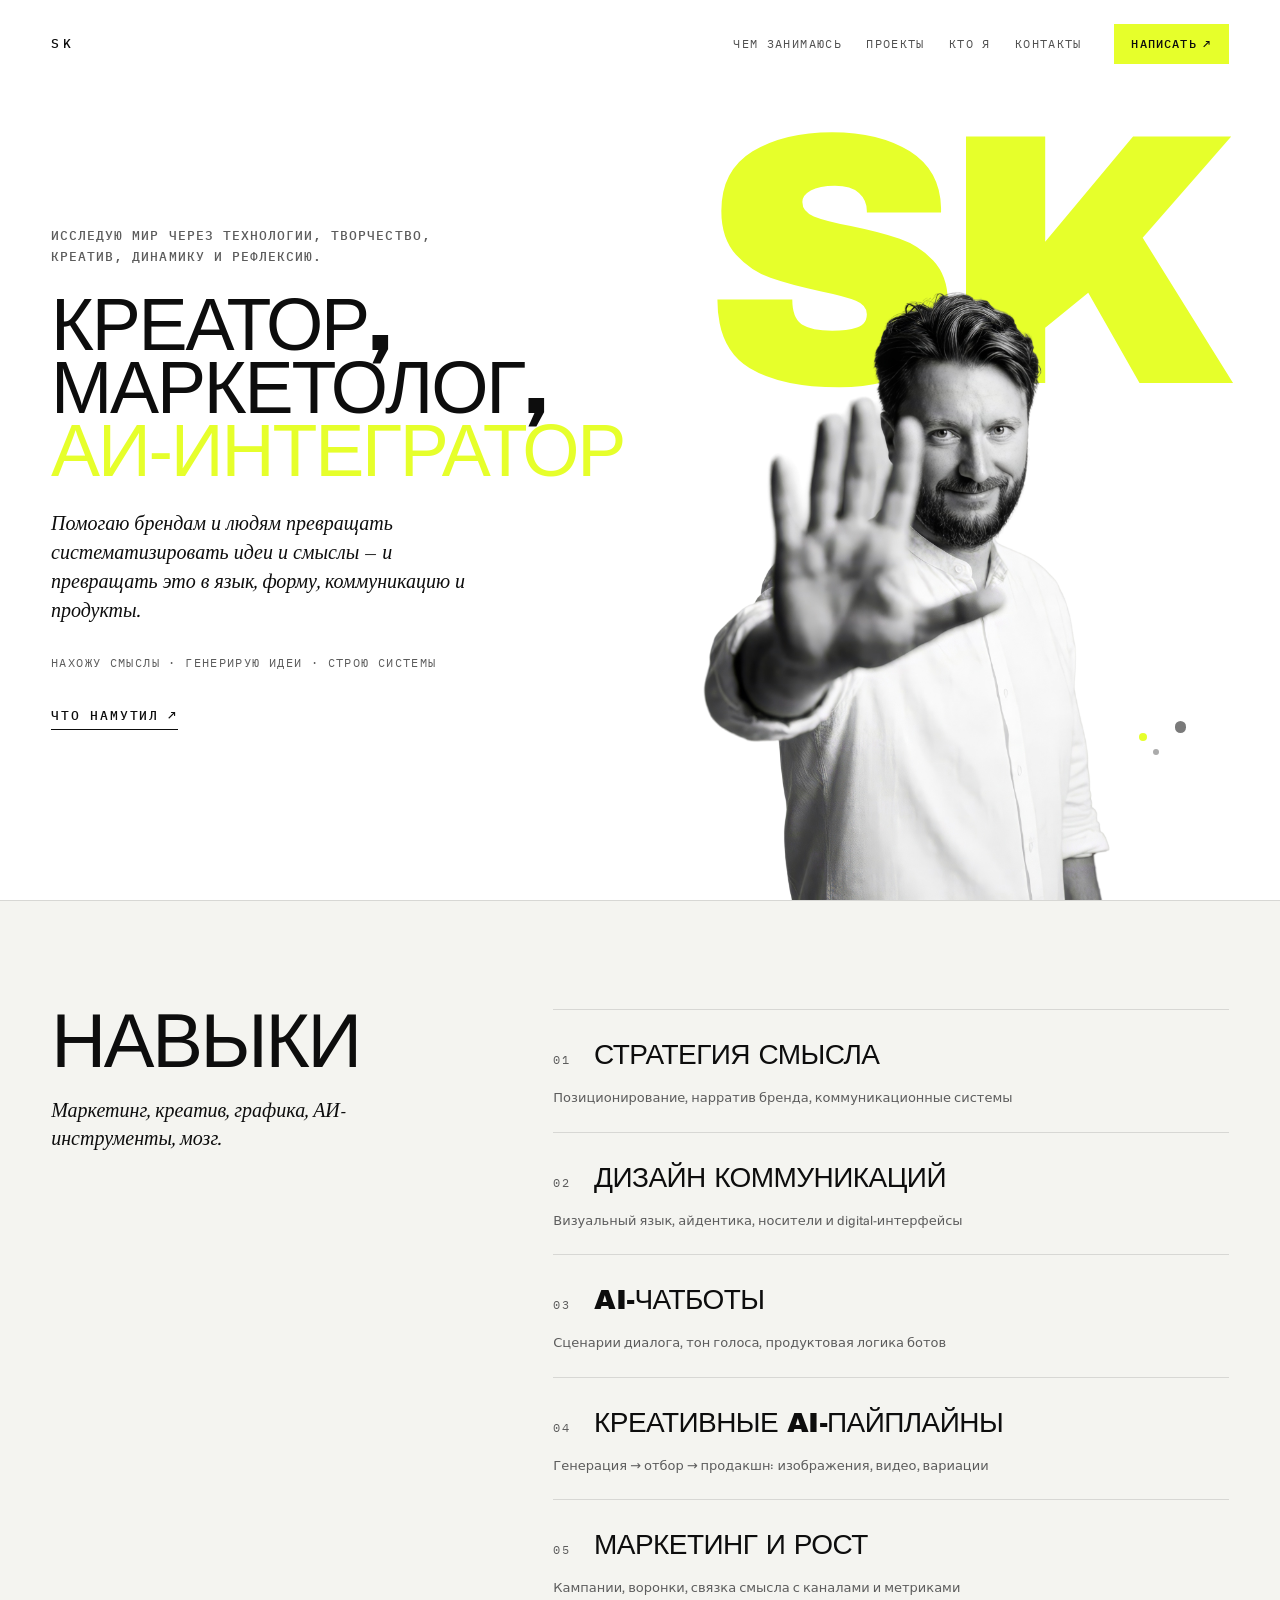
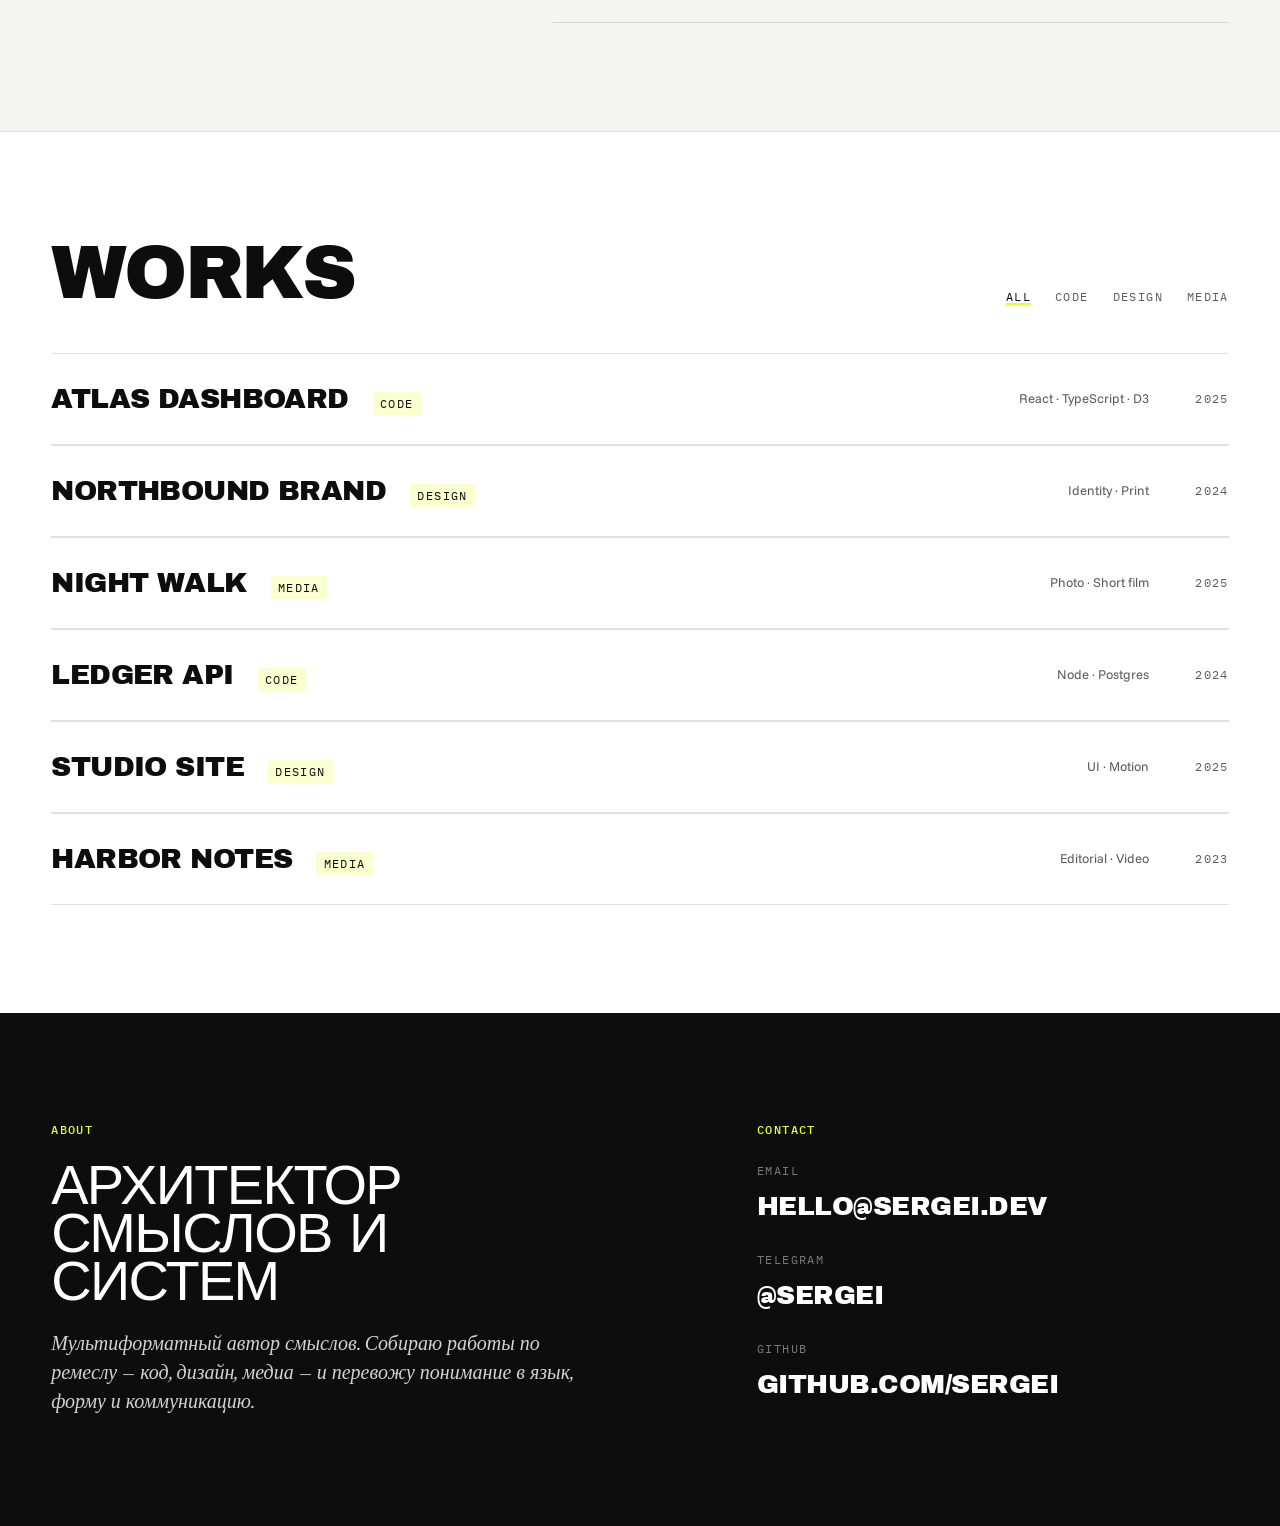
==== commit 2279dccb: "Restore stacked hero headline; keep AI-integrator unwrapped Co-authored-by: Cursor <cursoragent@curs" ====
--- a/58tq16wsvj/index.html
+++ b/58tq16wsvj/index.html
@@ -4,7 +4,7 @@
     <meta charset="UTF-8" />
     <meta name="viewport" content="width=device-width, initial-scale=1.0" />
     <title>Сергей Кламбоцкий</title>
-    <!-- build:1785862745 -->
+    <!-- build:1785862903 -->
     <meta
       name="description"
       content="Исследую себя, человеков и технологии через творчество, дизайн, движение и рефлексию. Маркетолог, креатор, философ."
@@ -48,8 +48,8 @@
       href="https://fonts.googleapis.com/css2?family=Archivo+Black&family=Funnel+Sans:ital,wght@0,300..800;1,300..800&family=IBM+Plex+Mono:wght@400;500&family=Newsreader:opsz,wght@6..72,400;6..72,500;6..72,600&display=swap"
       rel="stylesheet"
     />
-    <script type="module" crossorigin src="/58tq16wsvj/assets/index-DxdsA5Lg.js"></script>
-    <link rel="stylesheet" crossorigin href="/58tq16wsvj/assets/index-ehdpWOgO.css">
+    <script type="module" crossorigin src="/58tq16wsvj/assets/index-DtChv98I.js"></script>
+    <link rel="stylesheet" crossorigin href="/58tq16wsvj/assets/index-lbUX6SS1.css">
   </head>
   <body>
     <div id="root"></div>
--- a/58tq16wsvj/assets/index-lbUX6SS1.css
+++ b/58tq16wsvj/assets/index-lbUX6SS1.css
@@ -0,0 +1 @@
+:root{--ink:#0d0d0d;--ink-muted:#5c5c5c;--ink-faint:#9a9a9a;--inverse:#fff;--surface:#fff;--surface-soft:#f4f4f0;--hairline:#0d0d0d1f;--accent:#e6ff2b;--accent-deep:#c8e012;--accent-readable:#8fa600;--accent-ink:#0d0d0d;--accent-on-dark:#e6ff2b;--accent-soft:#e6ff2b38;--font-brutal:"Archivo Black", "Arial Black", sans-serif;--font-display:"Newsreader", Georgia, serif;--font-body:"Funnel Sans", system-ui, sans-serif;--font-mono:"IBM Plex Mono", ui-monospace, monospace;--text-xs:.72rem;--text-sm:.8125rem;--text-md:1rem;--text-lg:clamp(1.05rem, 1.8vw, 1.25rem);--text-xl:clamp(1.35rem, 2.4vw, 1.75rem);--text-2xl:clamp(2.25rem, 5vw, 3.5rem);--text-3xl:clamp(3rem, 7vw, 4.75rem);--text-hero:clamp(3.4rem, 9.2vw, 7.25rem);--track-label:.12em;--track-brand:.28em;--leading-tight:.86;--leading-snug:1.05;--leading-body:1.5;--space-1:.5rem;--space-2:.75rem;--space-3:1rem;--space-4:1.5rem;--space-5:2rem;--space-6:3rem;--space-7:4rem;--space-8:6rem;--pad:clamp(1.5rem, 4vw, 4rem);--section-y:clamp(4.5rem, 12vh, 7rem);--stack-gap:clamp(1.25rem, 3vh, 2rem);--max:1440px;--ease:cubic-bezier(.22, 1, .36, 1);--duration:.25s;--paper-soft:var(--surface-soft);--teal:var(--accent)}*,:before,:after{box-sizing:border-box}html{scroll-behavior:smooth}body{min-height:100vh;font-family:var(--font-body);font-size:var(--text-md);line-height:var(--leading-body);color:var(--ink);background:var(--surface);-webkit-font-smoothing:antialiased;text-rendering:optimizelegibility;margin:0}img,video{max-width:100%;display:block}button,a{font:inherit;color:inherit}button{cursor:pointer;background:0 0;border:none;padding:0}a{text-decoration:none}:focus-visible{outline:2px solid var(--accent-deep);outline-offset:3px}.sr-only{clip:rect(0, 0, 0, 0);border:0;width:1px;height:1px;margin:-1px;padding:0;position:absolute;overflow:hidden}.label{font-family:var(--font-mono);font-size:var(--text-xs);letter-spacing:var(--track-label);text-transform:uppercase;color:var(--ink-muted);margin:0;font-weight:500}.section-title{font-family:var(--font-brutal);font-size:var(--text-3xl);font-weight:400;line-height:var(--leading-tight);letter-spacing:-.03em;text-transform:uppercase;margin:0}.text-link{width:fit-content;font-family:var(--font-mono);font-size:var(--text-sm);letter-spacing:.14em;text-transform:uppercase;transition:color var(--duration) var(--ease), border-color var(--duration) var(--ease), transform var(--duration) var(--ease);border-bottom:1.5px solid;align-items:center;gap:.55rem;padding-bottom:.2rem;font-weight:500;display:inline-flex}.text-link:hover{color:var(--accent-deep);transform:translate(4px)}@keyframes fade-up{0%{opacity:0;transform:translateY(18px)}to{opacity:1;transform:translateY(0)}}.reveal{animation:fade-up .8s var(--ease) both}._about_1ldzf_1{padding:var(--section-y) var(--pad);background:var(--ink);color:var(--inverse);grid-template-columns:minmax(0,1.2fr) minmax(0,.9fr);align-items:start;gap:clamp(2.5rem,6vw,5rem);display:grid}._label_1ldzf_11{margin:0 0 var(--space-4);font-family:var(--font-mono);font-size:var(--text-xs);letter-spacing:var(--track-label);text-transform:uppercase;color:var(--accent-on-dark);font-weight:500}._title_1ldzf_21{margin:0 0 var(--space-4);max-width:12ch;font-family:var(--font-brutal);font-size:var(--text-2xl);font-weight:400;line-height:var(--leading-tight);letter-spacing:-.03em;text-transform:uppercase}._body_1ldzf_32{max-width:34rem;font-family:var(--font-display);font-size:var(--text-lg);color:#ffffffd1;margin:0;font-style:italic;line-height:1.45}._contacts_1ldzf_42{gap:var(--space-4);flex-direction:column;display:flex}._contact_1ldzf_42{gap:var(--space-1);flex-direction:column;display:flex}._contactLabel_1ldzf_54{font-family:var(--font-mono);font-size:var(--text-xs);letter-spacing:var(--track-label);text-transform:uppercase;color:#ffffff73}._contactValue_1ldzf_62{font-family:var(--font-brutal);letter-spacing:-.02em;text-transform:uppercase;color:var(--inverse);transition:color var(--duration) var(--ease);font-size:clamp(1.25rem,2.8vw,1.65rem)}._contactValue_1ldzf_62:hover{color:var(--accent-on-dark)}@media (width<=840px){._about_1ldzf_1{grid-template-columns:1fr}}._nav_ch76z_1{z-index:5;justify-content:space-between;align-items:center;gap:var(--space-4);padding:var(--space-4) var(--pad);pointer-events:none;display:flex;position:absolute;inset:0 0 auto}._brand_ch76z_13,._link_ch76z_14,._cta_ch76z_15,._menu_ch76z_16{pointer-events:auto}._brand_ch76z_13{font-family:var(--font-mono);font-size:var(--text-sm);letter-spacing:var(--track-brand);color:var(--ink);font-weight:500}._right_ch76z_28{align-items:center;gap:var(--space-5);display:flex}._links_ch76z_34{gap:var(--space-4);display:flex}._link_ch76z_14{font-family:var(--font-mono);font-size:var(--text-xs);letter-spacing:var(--track-label);text-transform:uppercase;color:var(--ink);opacity:.72;transition:opacity var(--duration) var(--ease), color var(--duration) var(--ease)}._link_ch76z_14:hover{opacity:1;color:var(--accent-deep)}._cta_ch76z_15{background:var(--accent);color:var(--accent-ink);font-family:var(--font-mono);font-size:var(--text-xs);letter-spacing:.1em;text-transform:uppercase;transition:background var(--duration) var(--ease), transform var(--duration) var(--ease);align-items:center;gap:.4rem;padding:.7rem 1.1rem;font-weight:500;display:inline-flex}._cta_ch76z_15:hover{background:var(--accent-deep);transform:translateY(-1px)}._menu_ch76z_16{font-family:var(--font-mono);font-size:var(--text-xs);letter-spacing:var(--track-label);text-transform:uppercase;color:var(--ink);display:none}@media (width<=860px){._links_ch76z_34{top:calc(100% + .5rem);right:var(--pad);padding:var(--space-3) var(--space-4);background:var(--surface);border:1px solid var(--hairline);flex-direction:column;gap:.9rem;display:none;position:absolute}._linksOpen_ch76z_96{display:flex}._cta_ch76z_15{display:none}._menu_ch76z_16{display:inline}}._hero_wu2rc_1{background:var(--surface);min-height:100dvh;color:var(--ink);position:relative;overflow:hidden}._grid_wu2rc_10{z-index:1;min-height:100dvh;padding:0 var(--pad);grid-template-columns:minmax(0,1.05fr) minmax(0,.95fr);padding-top:5.5rem;display:grid;position:relative}._copy_wu2rc_21{justify-content:center;gap:var(--stack-gap);padding:var(--space-5) 0 var(--space-7);will-change:transform;flex-direction:column;max-width:38rem;display:flex}._eyebrow_wu2rc_31{max-width:28rem;font-family:var(--font-mono);font-size:clamp(.7rem, 1.1vw, var(--text-sm));letter-spacing:.08em;text-transform:uppercase;color:var(--ink-muted);margin:0;font-weight:500;line-height:1.55}._headline_wu2rc_43{font-family:var(--font-brutal);font-size:clamp(2.5rem,6.4vw,4.6rem);font-weight:400;line-height:var(--leading-tight);letter-spacing:-.03em;text-transform:uppercase;margin:0}._line_wu2rc_54{display:block}._accentLine_wu2rc_58{color:var(--accent);white-space:nowrap}._quote_wu2rc_63{max-width:28rem;font-family:var(--font-display);font-size:var(--text-lg);color:var(--ink);margin:0;font-style:italic;line-height:1.45}._meta_wu2rc_73{font-family:var(--font-mono);font-size:var(--text-xs);letter-spacing:var(--track-label);text-transform:uppercase;color:var(--ink-muted);margin:0}._cta_wu2rc_82{width:fit-content;margin-top:var(--space-1);border-bottom:1.5px solid var(--ink);font-family:var(--font-mono);font-size:var(--text-sm);letter-spacing:.14em;text-transform:uppercase;transition:color var(--duration) var(--ease), border-color var(--duration) var(--ease), transform var(--duration) var(--ease);align-items:center;gap:.55rem;padding-bottom:.2rem;font-weight:500;display:inline-flex}._cta_wu2rc_82:hover{color:var(--accent-deep);border-color:var(--accent-deep);transform:translate(4px)}._visual_wu2rc_105{will-change:transform;justify-content:flex-end;align-items:flex-end;min-height:calc(100dvh - 5.5rem);padding-right:0;display:flex;position:relative}._letter_wu2rc_116{z-index:0;font-family:var(--font-brutal);letter-spacing:-.06em;color:var(--accent);-webkit-user-select:none;user-select:none;pointer-events:none;will-change:transform;font-size:clamp(12rem,28vw,24rem);line-height:.8;position:absolute;top:4%;bottom:auto;right:2%}._portraitWrap_wu2rc_133{z-index:1;aspect-ratio:560/820;will-change:transform;width:min(100%,39vw,580px);margin-bottom:0;margin-right:clamp(3rem,8vw,9rem);position:relative;overflow:visible}._portrait_wu2rc_133{object-fit:contain;object-position:center bottom;transform-origin:bottom;width:100%;height:100%;transform:scale(1.08)}._accents_wu2rc_154{z-index:2;pointer-events:none;will-change:transform;width:5.5rem;height:5.5rem;position:absolute;bottom:12%;right:7%}._dot_wu2rc_165{background:var(--ink);opacity:.55;border-radius:50%;width:.7rem;height:.7rem;position:absolute;top:.4rem;right:.2rem}._dotSm_wu2rc_176{opacity:.35;width:.38rem;height:.38rem;top:2.1rem;right:1.85rem}._dotAccent_wu2rc_184{background:var(--accent);opacity:1;width:.5rem;height:.5rem;top:1.15rem;right:2.6rem}@media (width<=960px){._grid_wu2rc_10{grid-template-columns:1fr;padding-top:5rem}._copy_wu2rc_21{padding-top:0;padding-bottom:var(--space-6);order:2;max-width:none}._headline_wu2rc_43{font-size:clamp(2.1rem,9vw,3.25rem)}._visual_wu2rc_105{min-height:52vh;margin-top:var(--space-1);order:1;justify-content:center}._letter_wu2rc_116{font-size:clamp(8rem,32vw,14rem);top:0;bottom:auto;right:0}._portraitWrap_wu2rc_133{width:min(88%,400px);margin-bottom:0;margin-right:0}._portrait_wu2rc_133{transform:scale(1.08)}._accents_wu2rc_154{bottom:6%;right:10%}}._backdrop_14o35_1{z-index:40;padding:var(--space-4);-webkit-backdrop-filter:blur(4px);backdrop-filter:blur(4px);animation:_fade_14o35_1 var(--duration) var(--ease);background:#0d0d0d8c;place-items:center;display:grid;position:fixed;inset:0}._panel_14o35_13{background:var(--surface);width:min(1100px,100%);max-height:min(92vh,960px);color:var(--ink);border:1px solid var(--hairline);animation:_rise_14o35_1 .35s var(--ease);padding:clamp(1.5rem,4vw,3rem);overflow:auto}._top_14o35_24{justify-content:space-between;gap:var(--space-3);margin-bottom:var(--space-4);display:flex}._back_14o35_1,._close_14o35_32{font-family:var(--font-mono);font-size:var(--text-xs);letter-spacing:var(--track-label);text-transform:uppercase;color:var(--ink-muted);transition:color var(--duration) var(--ease)}._back_14o35_1:hover,._close_14o35_32:hover{color:var(--ink)}._close_14o35_32{letter-spacing:0;text-transform:none;font-size:1.5rem;line-height:1}._header_14o35_53{gap:var(--space-5);margin-bottom:var(--space-5);grid-template-columns:minmax(0,1.6fr) minmax(10rem,.5fr);display:grid}._group_14o35_60{margin-bottom:var(--space-3);font-family:var(--font-mono);font-size:var(--text-xs);letter-spacing:var(--track-label);text-transform:uppercase;color:var(--accent-ink);background:var(--accent);padding:.2rem .45rem;display:inline-block}._title_14o35_72{margin:0 0 var(--space-3);font-family:var(--font-brutal);font-size:var(--text-2xl);font-weight:400;line-height:var(--leading-tight);letter-spacing:-.03em;text-transform:uppercase}._description_14o35_82{max-width:36rem;font-family:var(--font-display);font-size:var(--text-lg);color:var(--ink-muted);margin:0;font-style:italic;line-height:1.45}._meta_14o35_92{gap:var(--space-2);font-family:var(--font-mono);font-size:var(--text-xs);letter-spacing:var(--track-label);text-transform:uppercase;color:var(--ink-muted);flex-direction:column;display:flex}._media_14o35_103{gap:var(--space-3);margin-bottom:var(--space-5);grid-template-columns:repeat(3,minmax(0,1fr));display:grid}._mediaItem_14o35_110{aspect-ratio:4/5;background:var(--surface-soft);overflow:hidden}._mediaItem_14o35_110 img,._mediaItem_14o35_110 video{object-fit:cover;filter:grayscale(.15)contrast(1.02);width:100%;height:100%}._link_14o35_124{border-bottom:1.5px solid var(--ink);width:fit-content;font-family:var(--font-mono);font-size:var(--text-sm);letter-spacing:.14em;text-transform:uppercase;transition:color var(--duration) var(--ease), border-color var(--duration) var(--ease), transform var(--duration) var(--ease);align-items:center;gap:.55rem;padding-bottom:.2rem;font-weight:500;display:inline-flex}._link_14o35_124:hover{color:var(--accent-deep);border-color:var(--accent-deep);transform:translate(4px)}@keyframes _fade_14o35_1{0%{opacity:0}to{opacity:1}}@keyframes _rise_14o35_1{0%{opacity:0;transform:translateY(16px)}to{opacity:1;transform:translateY(0)}}@media (width<=840px){._header_14o35_53,._media_14o35_103{grid-template-columns:1fr}._mediaItem_14o35_110{aspect-ratio:16/10}}._skills_4e86k_1{padding:var(--section-y) var(--pad);background:var(--surface-soft);border-top:1px solid var(--hairline);grid-template-columns:minmax(0,.85fr) minmax(0,1.35fr);align-items:start;gap:clamp(2.5rem,6vw,5rem);display:grid}._intro_4e86k_11{gap:var(--space-4);flex-direction:column;display:flex;position:sticky;top:6rem}._title_4e86k_19{font-family:var(--font-brutal);font-size:var(--text-3xl);font-weight:400;line-height:var(--leading-tight);letter-spacing:-.03em;text-transform:uppercase;margin:0}._lede_4e86k_29{max-width:24rem;font-family:var(--font-display);font-size:var(--text-lg);color:var(--ink);margin:0;font-style:italic;line-height:1.4}._list_4e86k_39{border-top:1px solid var(--hairline);margin:0;padding:0;list-style:none}._item_4e86k_46{padding:var(--space-4) 0;border-bottom:1px solid var(--hairline);transition:padding var(--duration) var(--ease)}._item_4e86k_46:hover{padding-left:var(--space-2)}._item_4e86k_46:hover ._index_4e86k_56{color:var(--ink);box-shadow:inset 0 -2px 0 var(--accent)}._head_4e86k_61{align-items:baseline;gap:var(--space-2) var(--space-4);margin-bottom:var(--space-2);flex-wrap:wrap;display:flex}._index_4e86k_56{font-family:var(--font-mono);font-size:var(--text-xs);letter-spacing:var(--track-label);color:var(--ink-muted);transition:color var(--duration) var(--ease), box-shadow var(--duration) var(--ease)}._skillTitle_4e86k_79{font-family:var(--font-brutal);font-size:var(--text-xl);letter-spacing:-.02em;text-transform:uppercase;font-weight:400}._line_4e86k_87{max-width:36rem;font-family:var(--font-body);font-size:var(--text-sm);line-height:var(--leading-body);color:var(--ink-muted);margin:0}@media (width<=840px){._skills_4e86k_1{gap:var(--space-6);grid-template-columns:1fr}._intro_4e86k_11{position:static}}._works_8dgdl_1{padding:var(--section-y) var(--pad);background:var(--surface);border-top:1px solid var(--hairline)}._header_8dgdl_7{justify-content:space-between;align-items:flex-end;gap:var(--space-5);margin-bottom:var(--space-6);display:flex}._title_8dgdl_15{font-family:var(--font-brutal);font-size:var(--text-3xl);font-weight:400;line-height:var(--leading-tight);letter-spacing:-.03em;text-transform:uppercase;margin:0}._filters_8dgdl_25{gap:var(--space-4);flex-wrap:wrap;display:flex}._filter_8dgdl_25{font-family:var(--font-mono);font-size:var(--text-xs);letter-spacing:var(--track-label);text-transform:uppercase;color:var(--ink-muted);transition:color var(--duration) var(--ease)}._filter_8dgdl_25:hover,._filterActive_8dgdl_41{color:var(--ink)}._filterActive_8dgdl_41{box-shadow:inset 0 -2px 0 var(--accent)}._list_8dgdl_49{margin:0;padding:0;list-style:none}._row_8dgdl_55{align-items:center;gap:var(--space-4) var(--space-5);width:100%;padding:var(--space-4) 0;border:none;border-bottom:1px solid var(--hairline);text-align:left;transition:padding var(--duration) var(--ease);background:0 0;grid-template-columns:minmax(0,1.4fr) auto auto;display:grid}._row_8dgdl_55:first-child{border-top:1px solid var(--hairline)}._row_8dgdl_55:hover{padding-left:var(--space-2)}._row_8dgdl_55:hover ._projectTitle_8dgdl_77{color:var(--ink)}._row_8dgdl_55:hover ._group_8dgdl_81{background:var(--accent)}._left_8dgdl_85{align-items:baseline;gap:var(--space-2) var(--space-4);flex-wrap:wrap;display:flex}._projectTitle_8dgdl_77{font-family:var(--font-brutal);font-size:var(--text-xl);letter-spacing:-.02em;text-transform:uppercase;transition:color var(--duration) var(--ease);font-weight:400}._group_8dgdl_81{font-family:var(--font-mono);font-size:var(--text-xs);letter-spacing:var(--track-label);text-transform:uppercase;color:var(--accent-ink);background:var(--accent-soft);transition:background var(--duration) var(--ease);padding:.2rem .45rem}._tags_8dgdl_112,._year_8dgdl_113{color:var(--ink-muted);font-size:var(--text-sm)}._tags_8dgdl_112{font-family:var(--font-body)}._year_8dgdl_113{font-family:var(--font-mono);font-size:var(--text-xs);letter-spacing:var(--track-label);text-align:right;min-width:3rem}@media (width<=720px){._header_8dgdl_7{flex-direction:column;align-items:flex-start}._row_8dgdl_55{gap:var(--space-1) var(--space-3);grid-template-columns:1fr auto}._tags_8dgdl_112{display:none}._year_8dgdl_113{grid-area:1/2}}
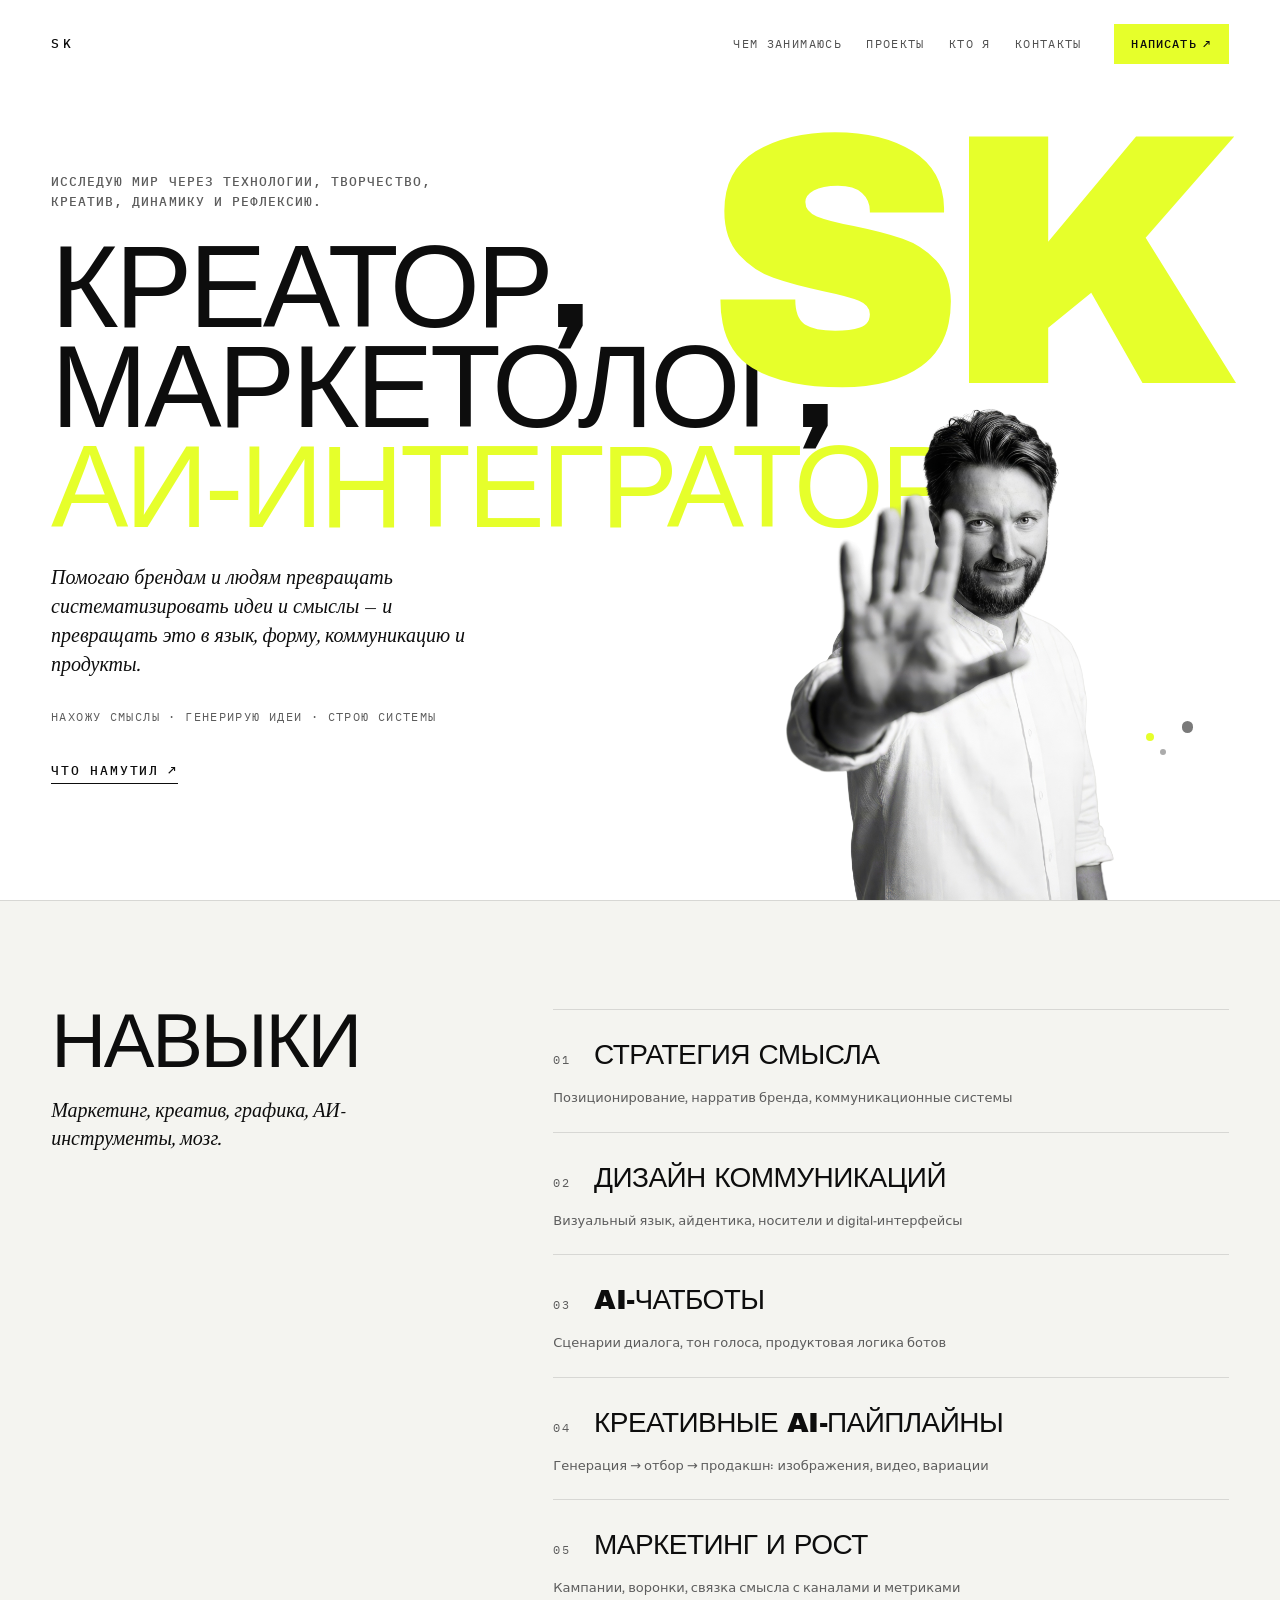
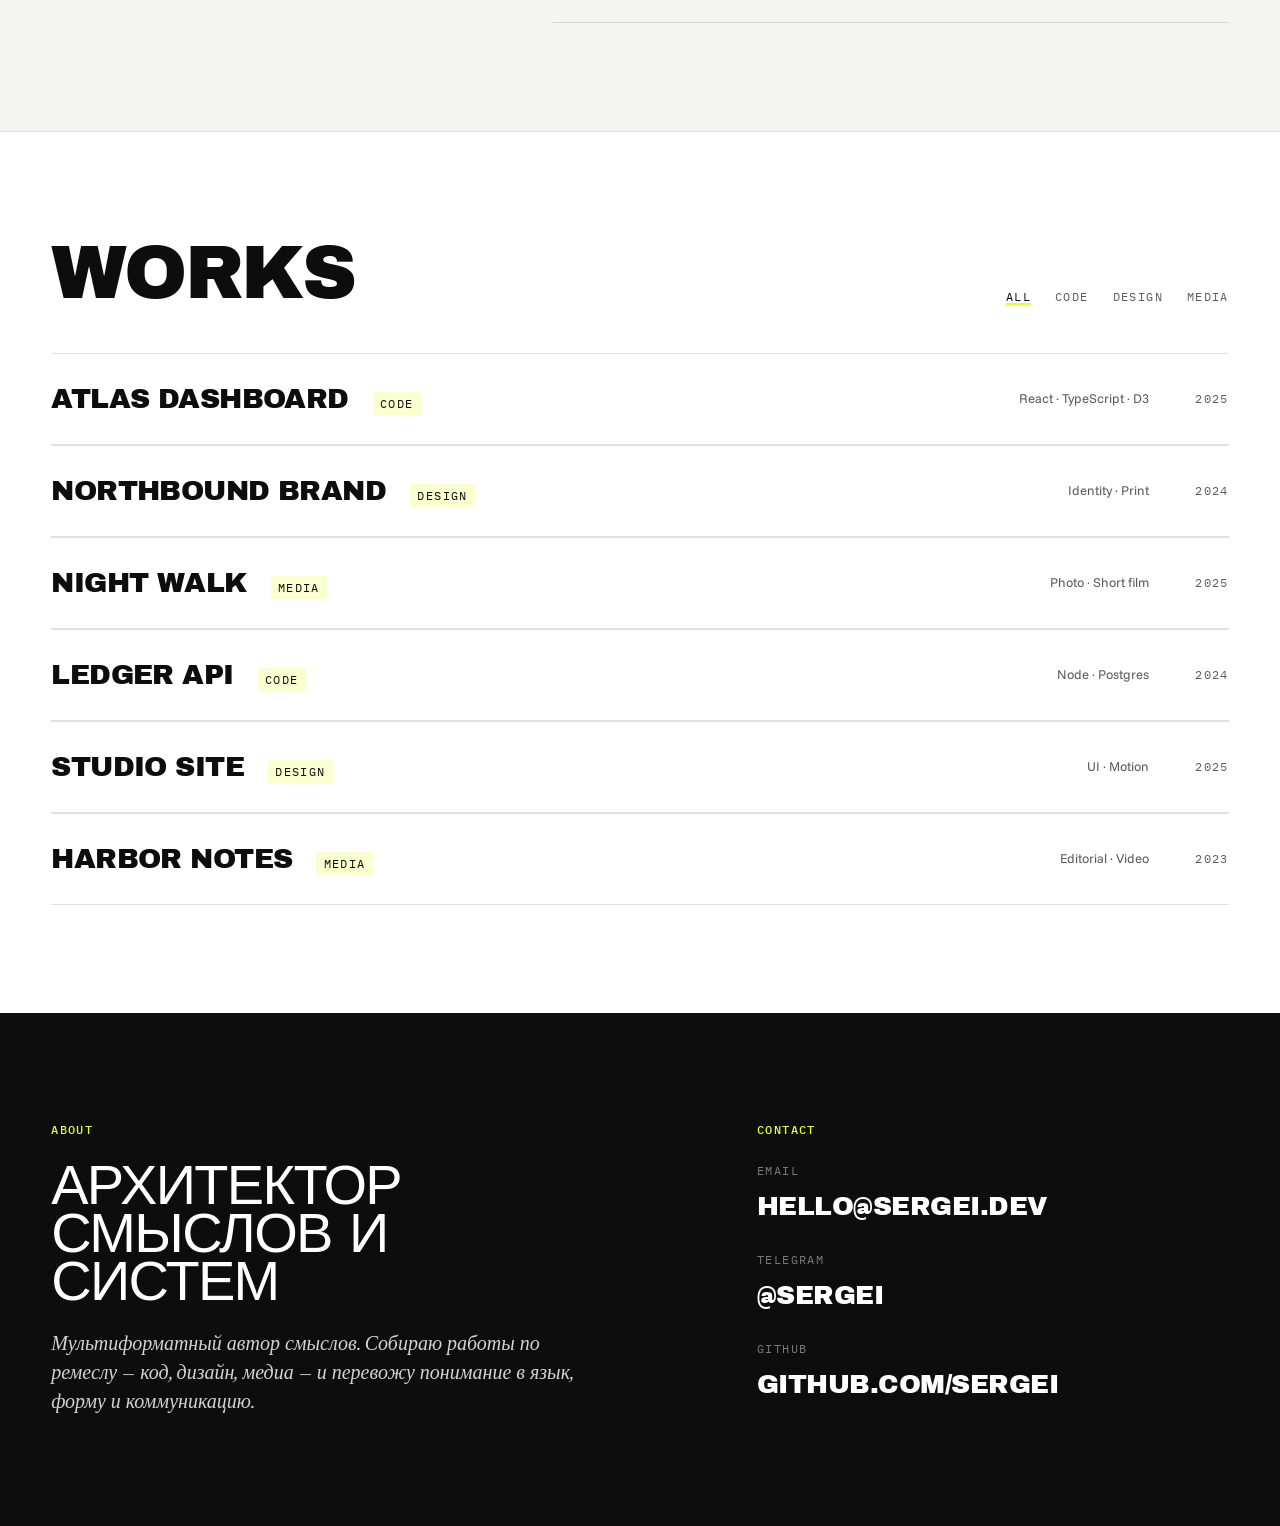
==== commit 09b17518: "Restore hero type scale; widen column for AI-integrator line Co-authored-by: Cursor <cursoragent@cur" ====
--- a/58tq16wsvj/index.html
+++ b/58tq16wsvj/index.html
@@ -4,7 +4,7 @@
     <meta charset="UTF-8" />
     <meta name="viewport" content="width=device-width, initial-scale=1.0" />
     <title>Сергей Кламбоцкий</title>
-    <!-- build:1785862903 -->
+    <!-- build:1785863125 -->
     <meta
       name="description"
       content="Исследую себя, человеков и технологии через творчество, дизайн, движение и рефлексию. Маркетолог, креатор, философ."
@@ -48,8 +48,8 @@
       href="https://fonts.googleapis.com/css2?family=Archivo+Black&family=Funnel+Sans:ital,wght@0,300..800;1,300..800&family=IBM+Plex+Mono:wght@400;500&family=Newsreader:opsz,wght@6..72,400;6..72,500;6..72,600&display=swap"
       rel="stylesheet"
     />
-    <script type="module" crossorigin src="/58tq16wsvj/assets/index-DtChv98I.js"></script>
-    <link rel="stylesheet" crossorigin href="/58tq16wsvj/assets/index-lbUX6SS1.css">
+    <script type="module" crossorigin src="/58tq16wsvj/assets/index-BmA08DBu.js"></script>
+    <link rel="stylesheet" crossorigin href="/58tq16wsvj/assets/index-BaQhW-n3.css">
   </head>
   <body>
     <div id="root"></div>
--- a/58tq16wsvj/assets/index-BaQhW-n3.css
+++ b/58tq16wsvj/assets/index-BaQhW-n3.css
@@ -0,0 +1 @@
+:root{--ink:#0d0d0d;--ink-muted:#5c5c5c;--ink-faint:#9a9a9a;--inverse:#fff;--surface:#fff;--surface-soft:#f4f4f0;--hairline:#0d0d0d1f;--accent:#e6ff2b;--accent-deep:#c8e012;--accent-readable:#8fa600;--accent-ink:#0d0d0d;--accent-on-dark:#e6ff2b;--accent-soft:#e6ff2b38;--font-brutal:"Archivo Black", "Arial Black", sans-serif;--font-display:"Newsreader", Georgia, serif;--font-body:"Funnel Sans", system-ui, sans-serif;--font-mono:"IBM Plex Mono", ui-monospace, monospace;--text-xs:.72rem;--text-sm:.8125rem;--text-md:1rem;--text-lg:clamp(1.05rem, 1.8vw, 1.25rem);--text-xl:clamp(1.35rem, 2.4vw, 1.75rem);--text-2xl:clamp(2.25rem, 5vw, 3.5rem);--text-3xl:clamp(3rem, 7vw, 4.75rem);--text-hero:clamp(3.4rem, 9.2vw, 7.25rem);--track-label:.12em;--track-brand:.28em;--leading-tight:.86;--leading-snug:1.05;--leading-body:1.5;--space-1:.5rem;--space-2:.75rem;--space-3:1rem;--space-4:1.5rem;--space-5:2rem;--space-6:3rem;--space-7:4rem;--space-8:6rem;--pad:clamp(1.5rem, 4vw, 4rem);--section-y:clamp(4.5rem, 12vh, 7rem);--stack-gap:clamp(1.25rem, 3vh, 2rem);--max:1440px;--ease:cubic-bezier(.22, 1, .36, 1);--duration:.25s;--paper-soft:var(--surface-soft);--teal:var(--accent)}*,:before,:after{box-sizing:border-box}html{scroll-behavior:smooth}body{min-height:100vh;font-family:var(--font-body);font-size:var(--text-md);line-height:var(--leading-body);color:var(--ink);background:var(--surface);-webkit-font-smoothing:antialiased;text-rendering:optimizelegibility;margin:0}img,video{max-width:100%;display:block}button,a{font:inherit;color:inherit}button{cursor:pointer;background:0 0;border:none;padding:0}a{text-decoration:none}:focus-visible{outline:2px solid var(--accent-deep);outline-offset:3px}.sr-only{clip:rect(0, 0, 0, 0);border:0;width:1px;height:1px;margin:-1px;padding:0;position:absolute;overflow:hidden}.label{font-family:var(--font-mono);font-size:var(--text-xs);letter-spacing:var(--track-label);text-transform:uppercase;color:var(--ink-muted);margin:0;font-weight:500}.section-title{font-family:var(--font-brutal);font-size:var(--text-3xl);font-weight:400;line-height:var(--leading-tight);letter-spacing:-.03em;text-transform:uppercase;margin:0}.text-link{width:fit-content;font-family:var(--font-mono);font-size:var(--text-sm);letter-spacing:.14em;text-transform:uppercase;transition:color var(--duration) var(--ease), border-color var(--duration) var(--ease), transform var(--duration) var(--ease);border-bottom:1.5px solid;align-items:center;gap:.55rem;padding-bottom:.2rem;font-weight:500;display:inline-flex}.text-link:hover{color:var(--accent-deep);transform:translate(4px)}@keyframes fade-up{0%{opacity:0;transform:translateY(18px)}to{opacity:1;transform:translateY(0)}}.reveal{animation:fade-up .8s var(--ease) both}._about_1ldzf_1{padding:var(--section-y) var(--pad);background:var(--ink);color:var(--inverse);grid-template-columns:minmax(0,1.2fr) minmax(0,.9fr);align-items:start;gap:clamp(2.5rem,6vw,5rem);display:grid}._label_1ldzf_11{margin:0 0 var(--space-4);font-family:var(--font-mono);font-size:var(--text-xs);letter-spacing:var(--track-label);text-transform:uppercase;color:var(--accent-on-dark);font-weight:500}._title_1ldzf_21{margin:0 0 var(--space-4);max-width:12ch;font-family:var(--font-brutal);font-size:var(--text-2xl);font-weight:400;line-height:var(--leading-tight);letter-spacing:-.03em;text-transform:uppercase}._body_1ldzf_32{max-width:34rem;font-family:var(--font-display);font-size:var(--text-lg);color:#ffffffd1;margin:0;font-style:italic;line-height:1.45}._contacts_1ldzf_42{gap:var(--space-4);flex-direction:column;display:flex}._contact_1ldzf_42{gap:var(--space-1);flex-direction:column;display:flex}._contactLabel_1ldzf_54{font-family:var(--font-mono);font-size:var(--text-xs);letter-spacing:var(--track-label);text-transform:uppercase;color:#ffffff73}._contactValue_1ldzf_62{font-family:var(--font-brutal);letter-spacing:-.02em;text-transform:uppercase;color:var(--inverse);transition:color var(--duration) var(--ease);font-size:clamp(1.25rem,2.8vw,1.65rem)}._contactValue_1ldzf_62:hover{color:var(--accent-on-dark)}@media (width<=840px){._about_1ldzf_1{grid-template-columns:1fr}}._nav_ch76z_1{z-index:5;justify-content:space-between;align-items:center;gap:var(--space-4);padding:var(--space-4) var(--pad);pointer-events:none;display:flex;position:absolute;inset:0 0 auto}._brand_ch76z_13,._link_ch76z_14,._cta_ch76z_15,._menu_ch76z_16{pointer-events:auto}._brand_ch76z_13{font-family:var(--font-mono);font-size:var(--text-sm);letter-spacing:var(--track-brand);color:var(--ink);font-weight:500}._right_ch76z_28{align-items:center;gap:var(--space-5);display:flex}._links_ch76z_34{gap:var(--space-4);display:flex}._link_ch76z_14{font-family:var(--font-mono);font-size:var(--text-xs);letter-spacing:var(--track-label);text-transform:uppercase;color:var(--ink);opacity:.72;transition:opacity var(--duration) var(--ease), color var(--duration) var(--ease)}._link_ch76z_14:hover{opacity:1;color:var(--accent-deep)}._cta_ch76z_15{background:var(--accent);color:var(--accent-ink);font-family:var(--font-mono);font-size:var(--text-xs);letter-spacing:.1em;text-transform:uppercase;transition:background var(--duration) var(--ease), transform var(--duration) var(--ease);align-items:center;gap:.4rem;padding:.7rem 1.1rem;font-weight:500;display:inline-flex}._cta_ch76z_15:hover{background:var(--accent-deep);transform:translateY(-1px)}._menu_ch76z_16{font-family:var(--font-mono);font-size:var(--text-xs);letter-spacing:var(--track-label);text-transform:uppercase;color:var(--ink);display:none}@media (width<=860px){._links_ch76z_34{top:calc(100% + .5rem);right:var(--pad);padding:var(--space-3) var(--space-4);background:var(--surface);border:1px solid var(--hairline);flex-direction:column;gap:.9rem;display:none;position:absolute}._linksOpen_ch76z_96{display:flex}._cta_ch76z_15{display:none}._menu_ch76z_16{display:inline}}._hero_x03d1_1{background:var(--surface);min-height:100dvh;color:var(--ink);position:relative;overflow:hidden}._grid_x03d1_10{z-index:1;min-height:100dvh;padding:0 var(--pad);grid-template-columns:minmax(0,1.2fr) minmax(0,.8fr);padding-top:5.5rem;display:grid;position:relative}._copy_x03d1_21{justify-content:center;gap:var(--stack-gap);padding:var(--space-5) 0 var(--space-7);will-change:transform;flex-direction:column;min-width:0;display:flex}._eyebrow_x03d1_32{max-width:28rem;font-family:var(--font-mono);font-size:clamp(.7rem, 1.1vw, var(--text-sm));letter-spacing:.08em;text-transform:uppercase;color:var(--ink-muted);margin:0;font-weight:500;line-height:1.55}._headline_x03d1_44{font-family:var(--font-brutal);font-size:var(--text-hero);font-weight:400;line-height:var(--leading-tight);letter-spacing:-.03em;text-transform:uppercase;margin:0}._line_x03d1_54{display:block}._accentLine_x03d1_58{color:var(--accent);white-space:nowrap}._quote_x03d1_63{max-width:28rem;font-family:var(--font-display);font-size:var(--text-lg);color:var(--ink);margin:0;font-style:italic;line-height:1.45}._meta_x03d1_73{font-family:var(--font-mono);font-size:var(--text-xs);letter-spacing:var(--track-label);text-transform:uppercase;color:var(--ink-muted);margin:0}._cta_x03d1_82{width:fit-content;margin-top:var(--space-1);border-bottom:1.5px solid var(--ink);font-family:var(--font-mono);font-size:var(--text-sm);letter-spacing:.14em;text-transform:uppercase;transition:color var(--duration) var(--ease), border-color var(--duration) var(--ease), transform var(--duration) var(--ease);align-items:center;gap:.55rem;padding-bottom:.2rem;font-weight:500;display:inline-flex}._cta_x03d1_82:hover{color:var(--accent-deep);border-color:var(--accent-deep);transform:translate(4px)}._visual_x03d1_105{will-change:transform;justify-content:flex-end;align-items:flex-end;min-height:calc(100dvh - 5.5rem);padding-right:0;display:flex;position:relative}._letter_x03d1_116{z-index:0;font-family:var(--font-brutal);letter-spacing:-.06em;color:var(--accent);-webkit-user-select:none;user-select:none;pointer-events:none;will-change:transform;font-size:clamp(12rem,28vw,24rem);line-height:.8;position:absolute;top:4%;bottom:auto;right:2%}._portraitWrap_x03d1_133{z-index:1;aspect-ratio:560/820;will-change:transform;width:min(100%,39vw,580px);margin-bottom:0;margin-right:clamp(3rem,8vw,9rem);position:relative;overflow:visible}._portrait_x03d1_133{object-fit:contain;object-position:center bottom;transform-origin:bottom;width:100%;height:100%;transform:scale(1.08)}._accents_x03d1_154{z-index:2;pointer-events:none;will-change:transform;width:5.5rem;height:5.5rem;position:absolute;bottom:12%;right:7%}._dot_x03d1_165{background:var(--ink);opacity:.55;border-radius:50%;width:.7rem;height:.7rem;position:absolute;top:.4rem;right:.2rem}._dotSm_x03d1_176{opacity:.35;width:.38rem;height:.38rem;top:2.1rem;right:1.85rem}._dotAccent_x03d1_184{background:var(--accent);opacity:1;width:.5rem;height:.5rem;top:1.15rem;right:2.6rem}@media (width<=960px){._grid_x03d1_10{grid-template-columns:1fr;padding-top:5rem}._copy_x03d1_21{padding-top:0;padding-bottom:var(--space-6);order:2;max-width:none}._headline_x03d1_44{font-size:clamp(2.75rem, 11vw, var(--text-hero))}._visual_x03d1_105{min-height:52vh;margin-top:var(--space-1);order:1;justify-content:center}._letter_x03d1_116{font-size:clamp(8rem,32vw,14rem);top:0;bottom:auto;right:0}._portraitWrap_x03d1_133{width:min(88%,400px);margin-bottom:0;margin-right:0}._portrait_x03d1_133{transform:scale(1.08)}._accents_x03d1_154{bottom:6%;right:10%}}._backdrop_14o35_1{z-index:40;padding:var(--space-4);-webkit-backdrop-filter:blur(4px);backdrop-filter:blur(4px);animation:_fade_14o35_1 var(--duration) var(--ease);background:#0d0d0d8c;place-items:center;display:grid;position:fixed;inset:0}._panel_14o35_13{background:var(--surface);width:min(1100px,100%);max-height:min(92vh,960px);color:var(--ink);border:1px solid var(--hairline);animation:_rise_14o35_1 .35s var(--ease);padding:clamp(1.5rem,4vw,3rem);overflow:auto}._top_14o35_24{justify-content:space-between;gap:var(--space-3);margin-bottom:var(--space-4);display:flex}._back_14o35_1,._close_14o35_32{font-family:var(--font-mono);font-size:var(--text-xs);letter-spacing:var(--track-label);text-transform:uppercase;color:var(--ink-muted);transition:color var(--duration) var(--ease)}._back_14o35_1:hover,._close_14o35_32:hover{color:var(--ink)}._close_14o35_32{letter-spacing:0;text-transform:none;font-size:1.5rem;line-height:1}._header_14o35_53{gap:var(--space-5);margin-bottom:var(--space-5);grid-template-columns:minmax(0,1.6fr) minmax(10rem,.5fr);display:grid}._group_14o35_60{margin-bottom:var(--space-3);font-family:var(--font-mono);font-size:var(--text-xs);letter-spacing:var(--track-label);text-transform:uppercase;color:var(--accent-ink);background:var(--accent);padding:.2rem .45rem;display:inline-block}._title_14o35_72{margin:0 0 var(--space-3);font-family:var(--font-brutal);font-size:var(--text-2xl);font-weight:400;line-height:var(--leading-tight);letter-spacing:-.03em;text-transform:uppercase}._description_14o35_82{max-width:36rem;font-family:var(--font-display);font-size:var(--text-lg);color:var(--ink-muted);margin:0;font-style:italic;line-height:1.45}._meta_14o35_92{gap:var(--space-2);font-family:var(--font-mono);font-size:var(--text-xs);letter-spacing:var(--track-label);text-transform:uppercase;color:var(--ink-muted);flex-direction:column;display:flex}._media_14o35_103{gap:var(--space-3);margin-bottom:var(--space-5);grid-template-columns:repeat(3,minmax(0,1fr));display:grid}._mediaItem_14o35_110{aspect-ratio:4/5;background:var(--surface-soft);overflow:hidden}._mediaItem_14o35_110 img,._mediaItem_14o35_110 video{object-fit:cover;filter:grayscale(.15)contrast(1.02);width:100%;height:100%}._link_14o35_124{border-bottom:1.5px solid var(--ink);width:fit-content;font-family:var(--font-mono);font-size:var(--text-sm);letter-spacing:.14em;text-transform:uppercase;transition:color var(--duration) var(--ease), border-color var(--duration) var(--ease), transform var(--duration) var(--ease);align-items:center;gap:.55rem;padding-bottom:.2rem;font-weight:500;display:inline-flex}._link_14o35_124:hover{color:var(--accent-deep);border-color:var(--accent-deep);transform:translate(4px)}@keyframes _fade_14o35_1{0%{opacity:0}to{opacity:1}}@keyframes _rise_14o35_1{0%{opacity:0;transform:translateY(16px)}to{opacity:1;transform:translateY(0)}}@media (width<=840px){._header_14o35_53,._media_14o35_103{grid-template-columns:1fr}._mediaItem_14o35_110{aspect-ratio:16/10}}._skills_4e86k_1{padding:var(--section-y) var(--pad);background:var(--surface-soft);border-top:1px solid var(--hairline);grid-template-columns:minmax(0,.85fr) minmax(0,1.35fr);align-items:start;gap:clamp(2.5rem,6vw,5rem);display:grid}._intro_4e86k_11{gap:var(--space-4);flex-direction:column;display:flex;position:sticky;top:6rem}._title_4e86k_19{font-family:var(--font-brutal);font-size:var(--text-3xl);font-weight:400;line-height:var(--leading-tight);letter-spacing:-.03em;text-transform:uppercase;margin:0}._lede_4e86k_29{max-width:24rem;font-family:var(--font-display);font-size:var(--text-lg);color:var(--ink);margin:0;font-style:italic;line-height:1.4}._list_4e86k_39{border-top:1px solid var(--hairline);margin:0;padding:0;list-style:none}._item_4e86k_46{padding:var(--space-4) 0;border-bottom:1px solid var(--hairline);transition:padding var(--duration) var(--ease)}._item_4e86k_46:hover{padding-left:var(--space-2)}._item_4e86k_46:hover ._index_4e86k_56{color:var(--ink);box-shadow:inset 0 -2px 0 var(--accent)}._head_4e86k_61{align-items:baseline;gap:var(--space-2) var(--space-4);margin-bottom:var(--space-2);flex-wrap:wrap;display:flex}._index_4e86k_56{font-family:var(--font-mono);font-size:var(--text-xs);letter-spacing:var(--track-label);color:var(--ink-muted);transition:color var(--duration) var(--ease), box-shadow var(--duration) var(--ease)}._skillTitle_4e86k_79{font-family:var(--font-brutal);font-size:var(--text-xl);letter-spacing:-.02em;text-transform:uppercase;font-weight:400}._line_4e86k_87{max-width:36rem;font-family:var(--font-body);font-size:var(--text-sm);line-height:var(--leading-body);color:var(--ink-muted);margin:0}@media (width<=840px){._skills_4e86k_1{gap:var(--space-6);grid-template-columns:1fr}._intro_4e86k_11{position:static}}._works_8dgdl_1{padding:var(--section-y) var(--pad);background:var(--surface);border-top:1px solid var(--hairline)}._header_8dgdl_7{justify-content:space-between;align-items:flex-end;gap:var(--space-5);margin-bottom:var(--space-6);display:flex}._title_8dgdl_15{font-family:var(--font-brutal);font-size:var(--text-3xl);font-weight:400;line-height:var(--leading-tight);letter-spacing:-.03em;text-transform:uppercase;margin:0}._filters_8dgdl_25{gap:var(--space-4);flex-wrap:wrap;display:flex}._filter_8dgdl_25{font-family:var(--font-mono);font-size:var(--text-xs);letter-spacing:var(--track-label);text-transform:uppercase;color:var(--ink-muted);transition:color var(--duration) var(--ease)}._filter_8dgdl_25:hover,._filterActive_8dgdl_41{color:var(--ink)}._filterActive_8dgdl_41{box-shadow:inset 0 -2px 0 var(--accent)}._list_8dgdl_49{margin:0;padding:0;list-style:none}._row_8dgdl_55{align-items:center;gap:var(--space-4) var(--space-5);width:100%;padding:var(--space-4) 0;border:none;border-bottom:1px solid var(--hairline);text-align:left;transition:padding var(--duration) var(--ease);background:0 0;grid-template-columns:minmax(0,1.4fr) auto auto;display:grid}._row_8dgdl_55:first-child{border-top:1px solid var(--hairline)}._row_8dgdl_55:hover{padding-left:var(--space-2)}._row_8dgdl_55:hover ._projectTitle_8dgdl_77{color:var(--ink)}._row_8dgdl_55:hover ._group_8dgdl_81{background:var(--accent)}._left_8dgdl_85{align-items:baseline;gap:var(--space-2) var(--space-4);flex-wrap:wrap;display:flex}._projectTitle_8dgdl_77{font-family:var(--font-brutal);font-size:var(--text-xl);letter-spacing:-.02em;text-transform:uppercase;transition:color var(--duration) var(--ease);font-weight:400}._group_8dgdl_81{font-family:var(--font-mono);font-size:var(--text-xs);letter-spacing:var(--track-label);text-transform:uppercase;color:var(--accent-ink);background:var(--accent-soft);transition:background var(--duration) var(--ease);padding:.2rem .45rem}._tags_8dgdl_112,._year_8dgdl_113{color:var(--ink-muted);font-size:var(--text-sm)}._tags_8dgdl_112{font-family:var(--font-body)}._year_8dgdl_113{font-family:var(--font-mono);font-size:var(--text-xs);letter-spacing:var(--track-label);text-align:right;min-width:3rem}@media (width<=720px){._header_8dgdl_7{flex-direction:column;align-items:flex-start}._row_8dgdl_55{gap:var(--space-1) var(--space-3);grid-template-columns:1fr auto}._tags_8dgdl_112{display:none}._year_8dgdl_113{grid-area:1/2}}
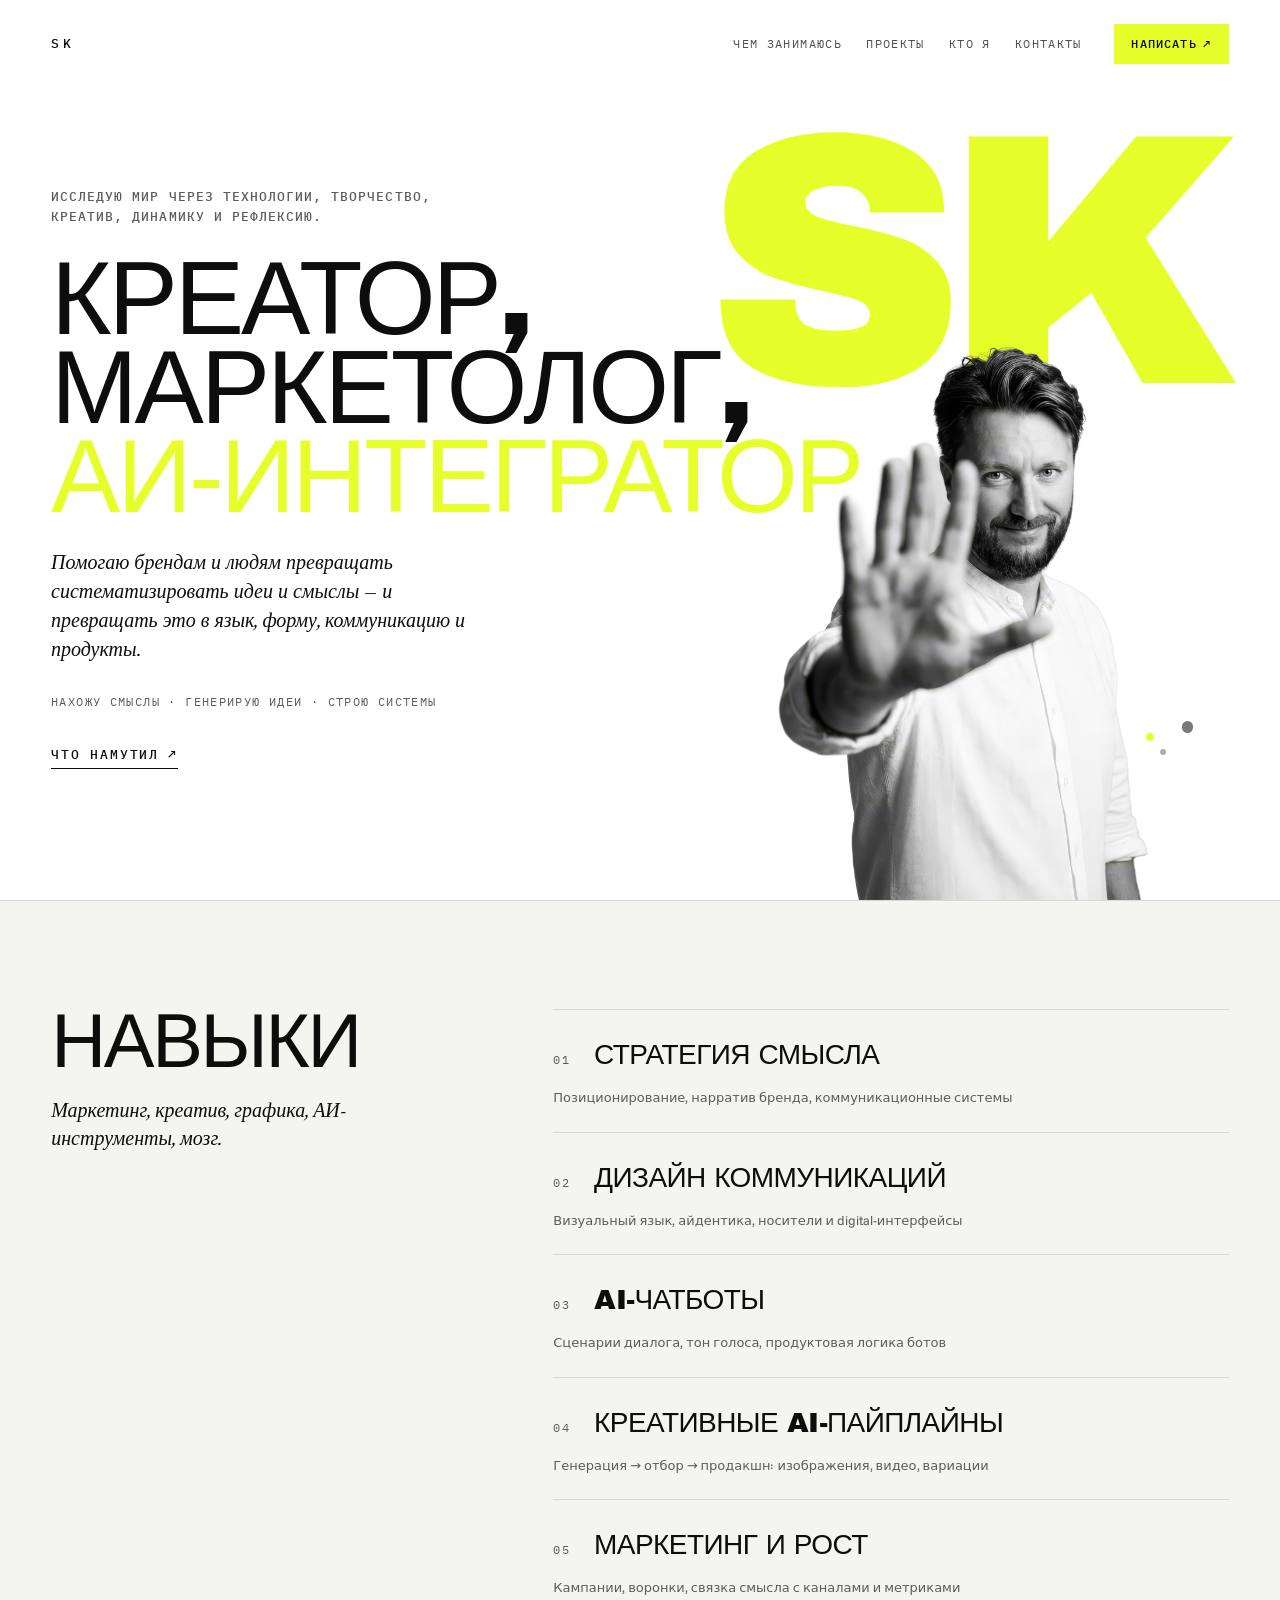
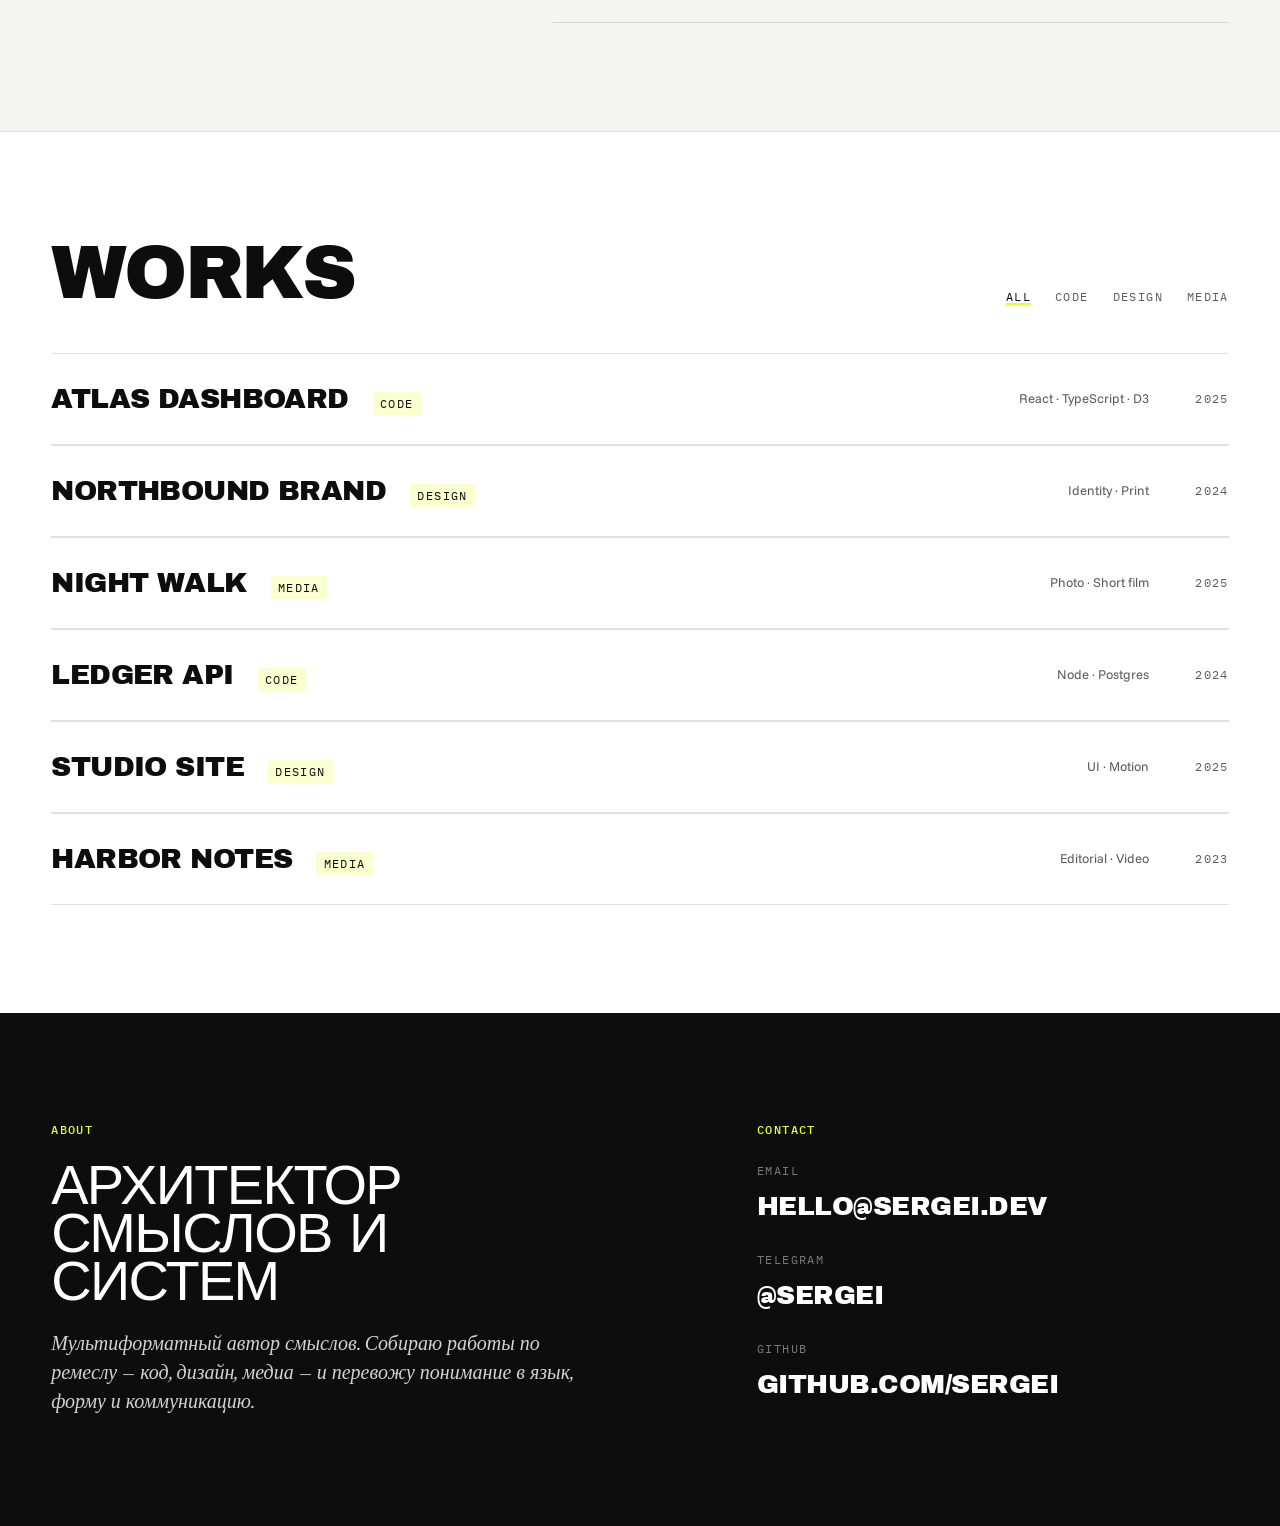
==== commit 6a280209: "Nudge hero type down 10% and enlarge portrait Co-authored-by: Cursor <cursoragent@cursor.com>" ====
--- a/58tq16wsvj/index.html
+++ b/58tq16wsvj/index.html
@@ -4,7 +4,7 @@
     <meta charset="UTF-8" />
     <meta name="viewport" content="width=device-width, initial-scale=1.0" />
     <title>Сергей Кламбоцкий</title>
-    <!-- build:1785863125 -->
+    <!-- build:1785863319 -->
     <meta
       name="description"
       content="Исследую себя, человеков и технологии через творчество, дизайн, движение и рефлексию. Маркетолог, креатор, философ."
@@ -48,8 +48,8 @@
       href="https://fonts.googleapis.com/css2?family=Archivo+Black&family=Funnel+Sans:ital,wght@0,300..800;1,300..800&family=IBM+Plex+Mono:wght@400;500&family=Newsreader:opsz,wght@6..72,400;6..72,500;6..72,600&display=swap"
       rel="stylesheet"
     />
-    <script type="module" crossorigin src="/58tq16wsvj/assets/index-BmA08DBu.js"></script>
-    <link rel="stylesheet" crossorigin href="/58tq16wsvj/assets/index-BaQhW-n3.css">
+    <script type="module" crossorigin src="/58tq16wsvj/assets/index-BBpPi1jS.js"></script>
+    <link rel="stylesheet" crossorigin href="/58tq16wsvj/assets/index-M3HyfgeU.css">
   </head>
   <body>
     <div id="root"></div>
--- a/58tq16wsvj/assets/index-M3HyfgeU.css
+++ b/58tq16wsvj/assets/index-M3HyfgeU.css
@@ -0,0 +1 @@
+:root{--ink:#0d0d0d;--ink-muted:#5c5c5c;--ink-faint:#9a9a9a;--inverse:#fff;--surface:#fff;--surface-soft:#f4f4f0;--hairline:#0d0d0d1f;--accent:#e6ff2b;--accent-deep:#c8e012;--accent-readable:#8fa600;--accent-ink:#0d0d0d;--accent-on-dark:#e6ff2b;--accent-soft:#e6ff2b38;--font-brutal:"Archivo Black", "Arial Black", sans-serif;--font-display:"Newsreader", Georgia, serif;--font-body:"Funnel Sans", system-ui, sans-serif;--font-mono:"IBM Plex Mono", ui-monospace, monospace;--text-xs:.72rem;--text-sm:.8125rem;--text-md:1rem;--text-lg:clamp(1.05rem, 1.8vw, 1.25rem);--text-xl:clamp(1.35rem, 2.4vw, 1.75rem);--text-2xl:clamp(2.25rem, 5vw, 3.5rem);--text-3xl:clamp(3rem, 7vw, 4.75rem);--text-hero:clamp(3.4rem, 9.2vw, 7.25rem);--track-label:.12em;--track-brand:.28em;--leading-tight:.86;--leading-snug:1.05;--leading-body:1.5;--space-1:.5rem;--space-2:.75rem;--space-3:1rem;--space-4:1.5rem;--space-5:2rem;--space-6:3rem;--space-7:4rem;--space-8:6rem;--pad:clamp(1.5rem, 4vw, 4rem);--section-y:clamp(4.5rem, 12vh, 7rem);--stack-gap:clamp(1.25rem, 3vh, 2rem);--max:1440px;--ease:cubic-bezier(.22, 1, .36, 1);--duration:.25s;--paper-soft:var(--surface-soft);--teal:var(--accent)}*,:before,:after{box-sizing:border-box}html{scroll-behavior:smooth}body{min-height:100vh;font-family:var(--font-body);font-size:var(--text-md);line-height:var(--leading-body);color:var(--ink);background:var(--surface);-webkit-font-smoothing:antialiased;text-rendering:optimizelegibility;margin:0}img,video{max-width:100%;display:block}button,a{font:inherit;color:inherit}button{cursor:pointer;background:0 0;border:none;padding:0}a{text-decoration:none}:focus-visible{outline:2px solid var(--accent-deep);outline-offset:3px}.sr-only{clip:rect(0, 0, 0, 0);border:0;width:1px;height:1px;margin:-1px;padding:0;position:absolute;overflow:hidden}.label{font-family:var(--font-mono);font-size:var(--text-xs);letter-spacing:var(--track-label);text-transform:uppercase;color:var(--ink-muted);margin:0;font-weight:500}.section-title{font-family:var(--font-brutal);font-size:var(--text-3xl);font-weight:400;line-height:var(--leading-tight);letter-spacing:-.03em;text-transform:uppercase;margin:0}.text-link{width:fit-content;font-family:var(--font-mono);font-size:var(--text-sm);letter-spacing:.14em;text-transform:uppercase;transition:color var(--duration) var(--ease), border-color var(--duration) var(--ease), transform var(--duration) var(--ease);border-bottom:1.5px solid;align-items:center;gap:.55rem;padding-bottom:.2rem;font-weight:500;display:inline-flex}.text-link:hover{color:var(--accent-deep);transform:translate(4px)}@keyframes fade-up{0%{opacity:0;transform:translateY(18px)}to{opacity:1;transform:translateY(0)}}.reveal{animation:fade-up .8s var(--ease) both}._about_1ldzf_1{padding:var(--section-y) var(--pad);background:var(--ink);color:var(--inverse);grid-template-columns:minmax(0,1.2fr) minmax(0,.9fr);align-items:start;gap:clamp(2.5rem,6vw,5rem);display:grid}._label_1ldzf_11{margin:0 0 var(--space-4);font-family:var(--font-mono);font-size:var(--text-xs);letter-spacing:var(--track-label);text-transform:uppercase;color:var(--accent-on-dark);font-weight:500}._title_1ldzf_21{margin:0 0 var(--space-4);max-width:12ch;font-family:var(--font-brutal);font-size:var(--text-2xl);font-weight:400;line-height:var(--leading-tight);letter-spacing:-.03em;text-transform:uppercase}._body_1ldzf_32{max-width:34rem;font-family:var(--font-display);font-size:var(--text-lg);color:#ffffffd1;margin:0;font-style:italic;line-height:1.45}._contacts_1ldzf_42{gap:var(--space-4);flex-direction:column;display:flex}._contact_1ldzf_42{gap:var(--space-1);flex-direction:column;display:flex}._contactLabel_1ldzf_54{font-family:var(--font-mono);font-size:var(--text-xs);letter-spacing:var(--track-label);text-transform:uppercase;color:#ffffff73}._contactValue_1ldzf_62{font-family:var(--font-brutal);letter-spacing:-.02em;text-transform:uppercase;color:var(--inverse);transition:color var(--duration) var(--ease);font-size:clamp(1.25rem,2.8vw,1.65rem)}._contactValue_1ldzf_62:hover{color:var(--accent-on-dark)}@media (width<=840px){._about_1ldzf_1{grid-template-columns:1fr}}._nav_ch76z_1{z-index:5;justify-content:space-between;align-items:center;gap:var(--space-4);padding:var(--space-4) var(--pad);pointer-events:none;display:flex;position:absolute;inset:0 0 auto}._brand_ch76z_13,._link_ch76z_14,._cta_ch76z_15,._menu_ch76z_16{pointer-events:auto}._brand_ch76z_13{font-family:var(--font-mono);font-size:var(--text-sm);letter-spacing:var(--track-brand);color:var(--ink);font-weight:500}._right_ch76z_28{align-items:center;gap:var(--space-5);display:flex}._links_ch76z_34{gap:var(--space-4);display:flex}._link_ch76z_14{font-family:var(--font-mono);font-size:var(--text-xs);letter-spacing:var(--track-label);text-transform:uppercase;color:var(--ink);opacity:.72;transition:opacity var(--duration) var(--ease), color var(--duration) var(--ease)}._link_ch76z_14:hover{opacity:1;color:var(--accent-deep)}._cta_ch76z_15{background:var(--accent);color:var(--accent-ink);font-family:var(--font-mono);font-size:var(--text-xs);letter-spacing:.1em;text-transform:uppercase;transition:background var(--duration) var(--ease), transform var(--duration) var(--ease);align-items:center;gap:.4rem;padding:.7rem 1.1rem;font-weight:500;display:inline-flex}._cta_ch76z_15:hover{background:var(--accent-deep);transform:translateY(-1px)}._menu_ch76z_16{font-family:var(--font-mono);font-size:var(--text-xs);letter-spacing:var(--track-label);text-transform:uppercase;color:var(--ink);display:none}@media (width<=860px){._links_ch76z_34{top:calc(100% + .5rem);right:var(--pad);padding:var(--space-3) var(--space-4);background:var(--surface);border:1px solid var(--hairline);flex-direction:column;gap:.9rem;display:none;position:absolute}._linksOpen_ch76z_96{display:flex}._cta_ch76z_15{display:none}._menu_ch76z_16{display:inline}}._hero_z4buz_1{background:var(--surface);min-height:100dvh;color:var(--ink);position:relative;overflow:hidden}._grid_z4buz_10{z-index:1;min-height:100dvh;padding:0 var(--pad);grid-template-columns:minmax(0,1.2fr) minmax(0,.8fr);padding-top:5.5rem;display:grid;position:relative}._copy_z4buz_21{justify-content:center;gap:var(--stack-gap);padding:var(--space-5) 0 var(--space-7);will-change:transform;flex-direction:column;min-width:0;display:flex}._eyebrow_z4buz_32{max-width:28rem;font-family:var(--font-mono);font-size:clamp(.7rem, 1.1vw, var(--text-sm));letter-spacing:.08em;text-transform:uppercase;color:var(--ink-muted);margin:0;font-weight:500;line-height:1.55}._headline_z4buz_44{font-family:var(--font-brutal);font-size:clamp(3.05rem,8.3vw,6.5rem);font-weight:400;line-height:var(--leading-tight);letter-spacing:-.03em;text-transform:uppercase;margin:0}._line_z4buz_55{display:block}._accentLine_z4buz_59{color:var(--accent);white-space:nowrap}._quote_z4buz_64{max-width:28rem;font-family:var(--font-display);font-size:var(--text-lg);color:var(--ink);margin:0;font-style:italic;line-height:1.45}._meta_z4buz_74{font-family:var(--font-mono);font-size:var(--text-xs);letter-spacing:var(--track-label);text-transform:uppercase;color:var(--ink-muted);margin:0}._cta_z4buz_83{width:fit-content;margin-top:var(--space-1);border-bottom:1.5px solid var(--ink);font-family:var(--font-mono);font-size:var(--text-sm);letter-spacing:.14em;text-transform:uppercase;transition:color var(--duration) var(--ease), border-color var(--duration) var(--ease), transform var(--duration) var(--ease);align-items:center;gap:.55rem;padding-bottom:.2rem;font-weight:500;display:inline-flex}._cta_z4buz_83:hover{color:var(--accent-deep);border-color:var(--accent-deep);transform:translate(4px)}._visual_z4buz_106{will-change:transform;justify-content:flex-end;align-items:flex-end;min-height:calc(100dvh - 5.5rem);padding-right:0;display:flex;position:relative}._letter_z4buz_117{z-index:0;font-family:var(--font-brutal);letter-spacing:-.06em;color:var(--accent);-webkit-user-select:none;user-select:none;pointer-events:none;will-change:transform;font-size:clamp(12rem,28vw,24rem);line-height:.8;position:absolute;top:4%;bottom:auto;right:2%}._portraitWrap_z4buz_134{z-index:1;aspect-ratio:560/820;will-change:transform;width:min(100%,44vw,640px);margin-bottom:0;margin-right:clamp(2rem,6vw,7rem);position:relative;overflow:visible}._portrait_z4buz_134{object-fit:contain;object-position:center bottom;transform-origin:bottom;width:100%;height:100%;transform:scale(1.14)}._accents_z4buz_154{z-index:2;pointer-events:none;will-change:transform;width:5.5rem;height:5.5rem;position:absolute;bottom:12%;right:7%}._dot_z4buz_165{background:var(--ink);opacity:.55;border-radius:50%;width:.7rem;height:.7rem;position:absolute;top:.4rem;right:.2rem}._dotSm_z4buz_176{opacity:.35;width:.38rem;height:.38rem;top:2.1rem;right:1.85rem}._dotAccent_z4buz_184{background:var(--accent);opacity:1;width:.5rem;height:.5rem;top:1.15rem;right:2.6rem}@media (width<=960px){._grid_z4buz_10{grid-template-columns:1fr;padding-top:5rem}._copy_z4buz_21{padding-top:0;padding-bottom:var(--space-6);order:2;max-width:none}._headline_z4buz_44{font-size:clamp(2.5rem,10vw,5.85rem)}._visual_z4buz_106{min-height:52vh;margin-top:var(--space-1);order:1;justify-content:center}._letter_z4buz_117{font-size:clamp(8rem,32vw,14rem);top:0;bottom:auto;right:0}._portraitWrap_z4buz_134{width:min(92%,440px);margin-bottom:0;margin-right:0}._portrait_z4buz_134{transform:scale(1.12)}._accents_z4buz_154{bottom:6%;right:10%}}._backdrop_14o35_1{z-index:40;padding:var(--space-4);-webkit-backdrop-filter:blur(4px);backdrop-filter:blur(4px);animation:_fade_14o35_1 var(--duration) var(--ease);background:#0d0d0d8c;place-items:center;display:grid;position:fixed;inset:0}._panel_14o35_13{background:var(--surface);width:min(1100px,100%);max-height:min(92vh,960px);color:var(--ink);border:1px solid var(--hairline);animation:_rise_14o35_1 .35s var(--ease);padding:clamp(1.5rem,4vw,3rem);overflow:auto}._top_14o35_24{justify-content:space-between;gap:var(--space-3);margin-bottom:var(--space-4);display:flex}._back_14o35_1,._close_14o35_32{font-family:var(--font-mono);font-size:var(--text-xs);letter-spacing:var(--track-label);text-transform:uppercase;color:var(--ink-muted);transition:color var(--duration) var(--ease)}._back_14o35_1:hover,._close_14o35_32:hover{color:var(--ink)}._close_14o35_32{letter-spacing:0;text-transform:none;font-size:1.5rem;line-height:1}._header_14o35_53{gap:var(--space-5);margin-bottom:var(--space-5);grid-template-columns:minmax(0,1.6fr) minmax(10rem,.5fr);display:grid}._group_14o35_60{margin-bottom:var(--space-3);font-family:var(--font-mono);font-size:var(--text-xs);letter-spacing:var(--track-label);text-transform:uppercase;color:var(--accent-ink);background:var(--accent);padding:.2rem .45rem;display:inline-block}._title_14o35_72{margin:0 0 var(--space-3);font-family:var(--font-brutal);font-size:var(--text-2xl);font-weight:400;line-height:var(--leading-tight);letter-spacing:-.03em;text-transform:uppercase}._description_14o35_82{max-width:36rem;font-family:var(--font-display);font-size:var(--text-lg);color:var(--ink-muted);margin:0;font-style:italic;line-height:1.45}._meta_14o35_92{gap:var(--space-2);font-family:var(--font-mono);font-size:var(--text-xs);letter-spacing:var(--track-label);text-transform:uppercase;color:var(--ink-muted);flex-direction:column;display:flex}._media_14o35_103{gap:var(--space-3);margin-bottom:var(--space-5);grid-template-columns:repeat(3,minmax(0,1fr));display:grid}._mediaItem_14o35_110{aspect-ratio:4/5;background:var(--surface-soft);overflow:hidden}._mediaItem_14o35_110 img,._mediaItem_14o35_110 video{object-fit:cover;filter:grayscale(.15)contrast(1.02);width:100%;height:100%}._link_14o35_124{border-bottom:1.5px solid var(--ink);width:fit-content;font-family:var(--font-mono);font-size:var(--text-sm);letter-spacing:.14em;text-transform:uppercase;transition:color var(--duration) var(--ease), border-color var(--duration) var(--ease), transform var(--duration) var(--ease);align-items:center;gap:.55rem;padding-bottom:.2rem;font-weight:500;display:inline-flex}._link_14o35_124:hover{color:var(--accent-deep);border-color:var(--accent-deep);transform:translate(4px)}@keyframes _fade_14o35_1{0%{opacity:0}to{opacity:1}}@keyframes _rise_14o35_1{0%{opacity:0;transform:translateY(16px)}to{opacity:1;transform:translateY(0)}}@media (width<=840px){._header_14o35_53,._media_14o35_103{grid-template-columns:1fr}._mediaItem_14o35_110{aspect-ratio:16/10}}._skills_4e86k_1{padding:var(--section-y) var(--pad);background:var(--surface-soft);border-top:1px solid var(--hairline);grid-template-columns:minmax(0,.85fr) minmax(0,1.35fr);align-items:start;gap:clamp(2.5rem,6vw,5rem);display:grid}._intro_4e86k_11{gap:var(--space-4);flex-direction:column;display:flex;position:sticky;top:6rem}._title_4e86k_19{font-family:var(--font-brutal);font-size:var(--text-3xl);font-weight:400;line-height:var(--leading-tight);letter-spacing:-.03em;text-transform:uppercase;margin:0}._lede_4e86k_29{max-width:24rem;font-family:var(--font-display);font-size:var(--text-lg);color:var(--ink);margin:0;font-style:italic;line-height:1.4}._list_4e86k_39{border-top:1px solid var(--hairline);margin:0;padding:0;list-style:none}._item_4e86k_46{padding:var(--space-4) 0;border-bottom:1px solid var(--hairline);transition:padding var(--duration) var(--ease)}._item_4e86k_46:hover{padding-left:var(--space-2)}._item_4e86k_46:hover ._index_4e86k_56{color:var(--ink);box-shadow:inset 0 -2px 0 var(--accent)}._head_4e86k_61{align-items:baseline;gap:var(--space-2) var(--space-4);margin-bottom:var(--space-2);flex-wrap:wrap;display:flex}._index_4e86k_56{font-family:var(--font-mono);font-size:var(--text-xs);letter-spacing:var(--track-label);color:var(--ink-muted);transition:color var(--duration) var(--ease), box-shadow var(--duration) var(--ease)}._skillTitle_4e86k_79{font-family:var(--font-brutal);font-size:var(--text-xl);letter-spacing:-.02em;text-transform:uppercase;font-weight:400}._line_4e86k_87{max-width:36rem;font-family:var(--font-body);font-size:var(--text-sm);line-height:var(--leading-body);color:var(--ink-muted);margin:0}@media (width<=840px){._skills_4e86k_1{gap:var(--space-6);grid-template-columns:1fr}._intro_4e86k_11{position:static}}._works_8dgdl_1{padding:var(--section-y) var(--pad);background:var(--surface);border-top:1px solid var(--hairline)}._header_8dgdl_7{justify-content:space-between;align-items:flex-end;gap:var(--space-5);margin-bottom:var(--space-6);display:flex}._title_8dgdl_15{font-family:var(--font-brutal);font-size:var(--text-3xl);font-weight:400;line-height:var(--leading-tight);letter-spacing:-.03em;text-transform:uppercase;margin:0}._filters_8dgdl_25{gap:var(--space-4);flex-wrap:wrap;display:flex}._filter_8dgdl_25{font-family:var(--font-mono);font-size:var(--text-xs);letter-spacing:var(--track-label);text-transform:uppercase;color:var(--ink-muted);transition:color var(--duration) var(--ease)}._filter_8dgdl_25:hover,._filterActive_8dgdl_41{color:var(--ink)}._filterActive_8dgdl_41{box-shadow:inset 0 -2px 0 var(--accent)}._list_8dgdl_49{margin:0;padding:0;list-style:none}._row_8dgdl_55{align-items:center;gap:var(--space-4) var(--space-5);width:100%;padding:var(--space-4) 0;border:none;border-bottom:1px solid var(--hairline);text-align:left;transition:padding var(--duration) var(--ease);background:0 0;grid-template-columns:minmax(0,1.4fr) auto auto;display:grid}._row_8dgdl_55:first-child{border-top:1px solid var(--hairline)}._row_8dgdl_55:hover{padding-left:var(--space-2)}._row_8dgdl_55:hover ._projectTitle_8dgdl_77{color:var(--ink)}._row_8dgdl_55:hover ._group_8dgdl_81{background:var(--accent)}._left_8dgdl_85{align-items:baseline;gap:var(--space-2) var(--space-4);flex-wrap:wrap;display:flex}._projectTitle_8dgdl_77{font-family:var(--font-brutal);font-size:var(--text-xl);letter-spacing:-.02em;text-transform:uppercase;transition:color var(--duration) var(--ease);font-weight:400}._group_8dgdl_81{font-family:var(--font-mono);font-size:var(--text-xs);letter-spacing:var(--track-label);text-transform:uppercase;color:var(--accent-ink);background:var(--accent-soft);transition:background var(--duration) var(--ease);padding:.2rem .45rem}._tags_8dgdl_112,._year_8dgdl_113{color:var(--ink-muted);font-size:var(--text-sm)}._tags_8dgdl_112{font-family:var(--font-body)}._year_8dgdl_113{font-family:var(--font-mono);font-size:var(--text-xs);letter-spacing:var(--track-label);text-align:right;min-width:3rem}@media (width<=720px){._header_8dgdl_7{flex-direction:column;align-items:flex-start}._row_8dgdl_55{gap:var(--space-1) var(--space-3);grid-template-columns:1fr auto}._tags_8dgdl_112{display:none}._year_8dgdl_113{grid-area:1/2}}
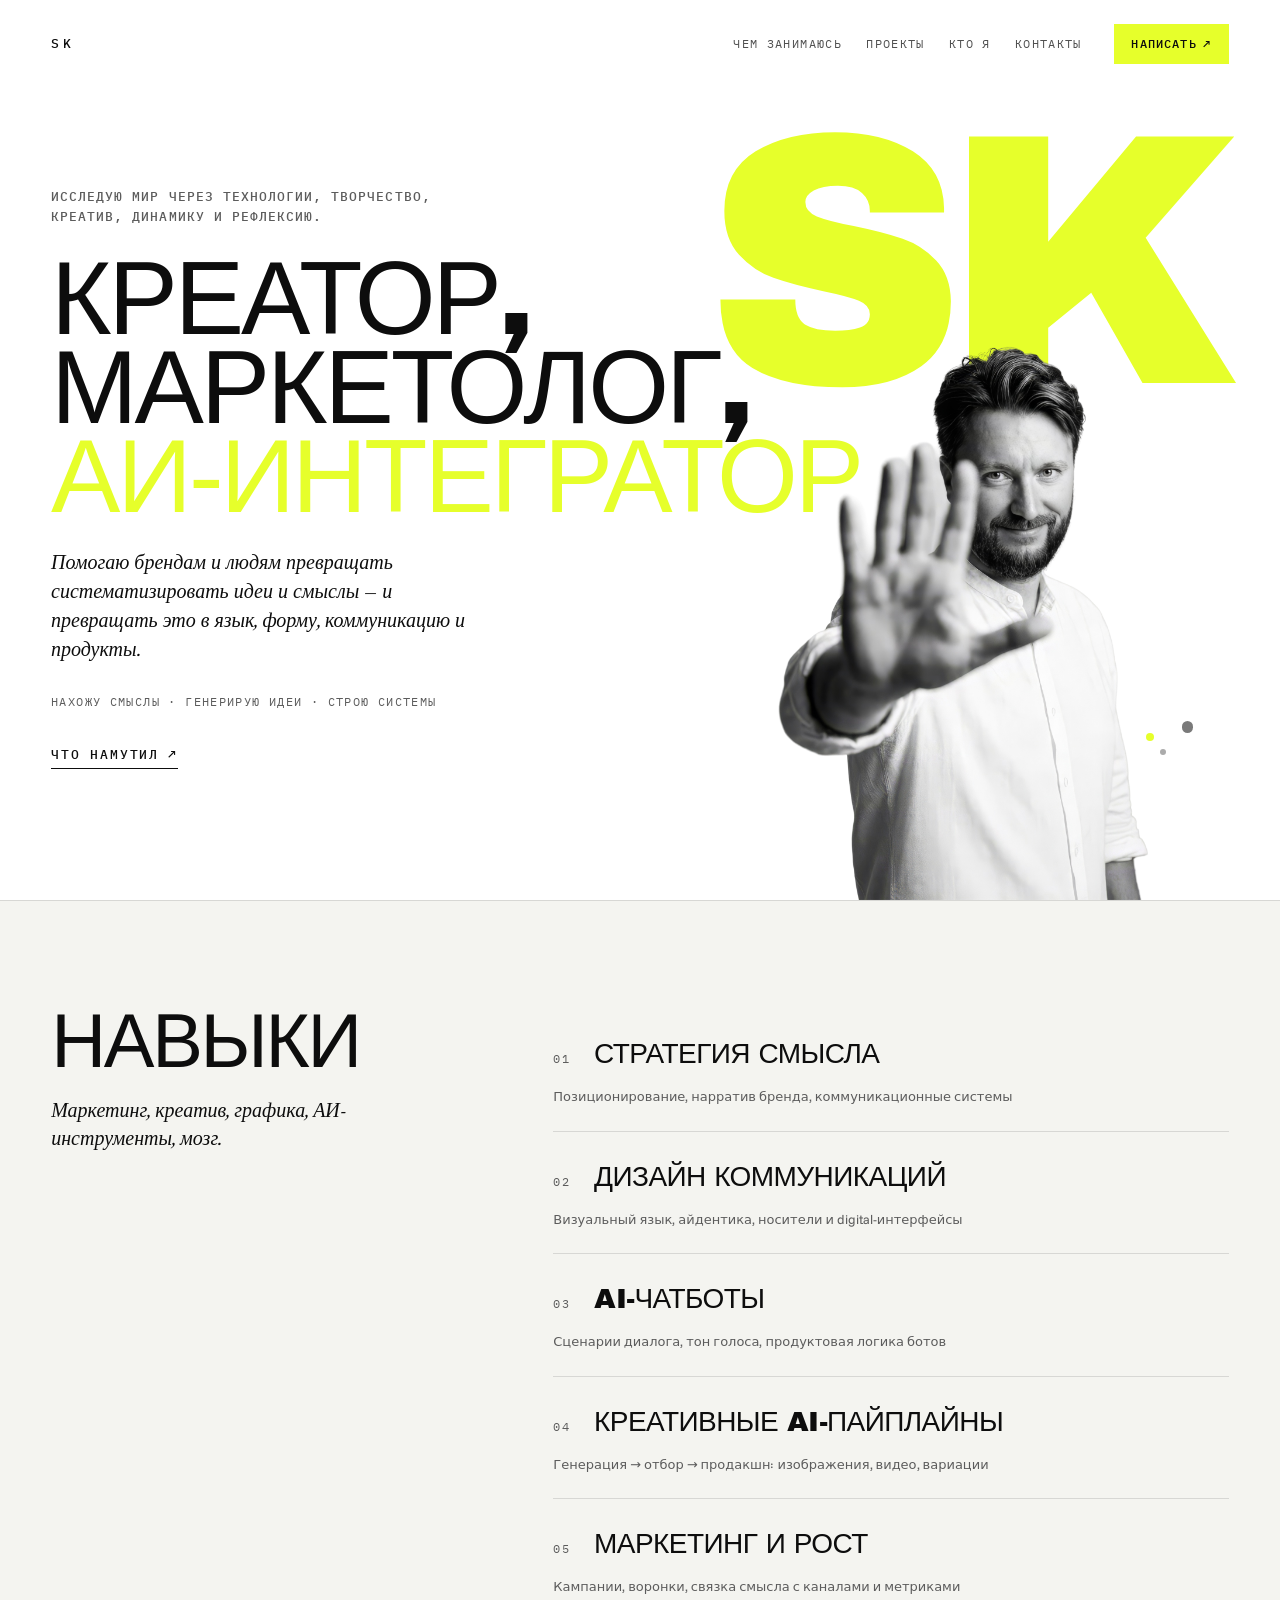
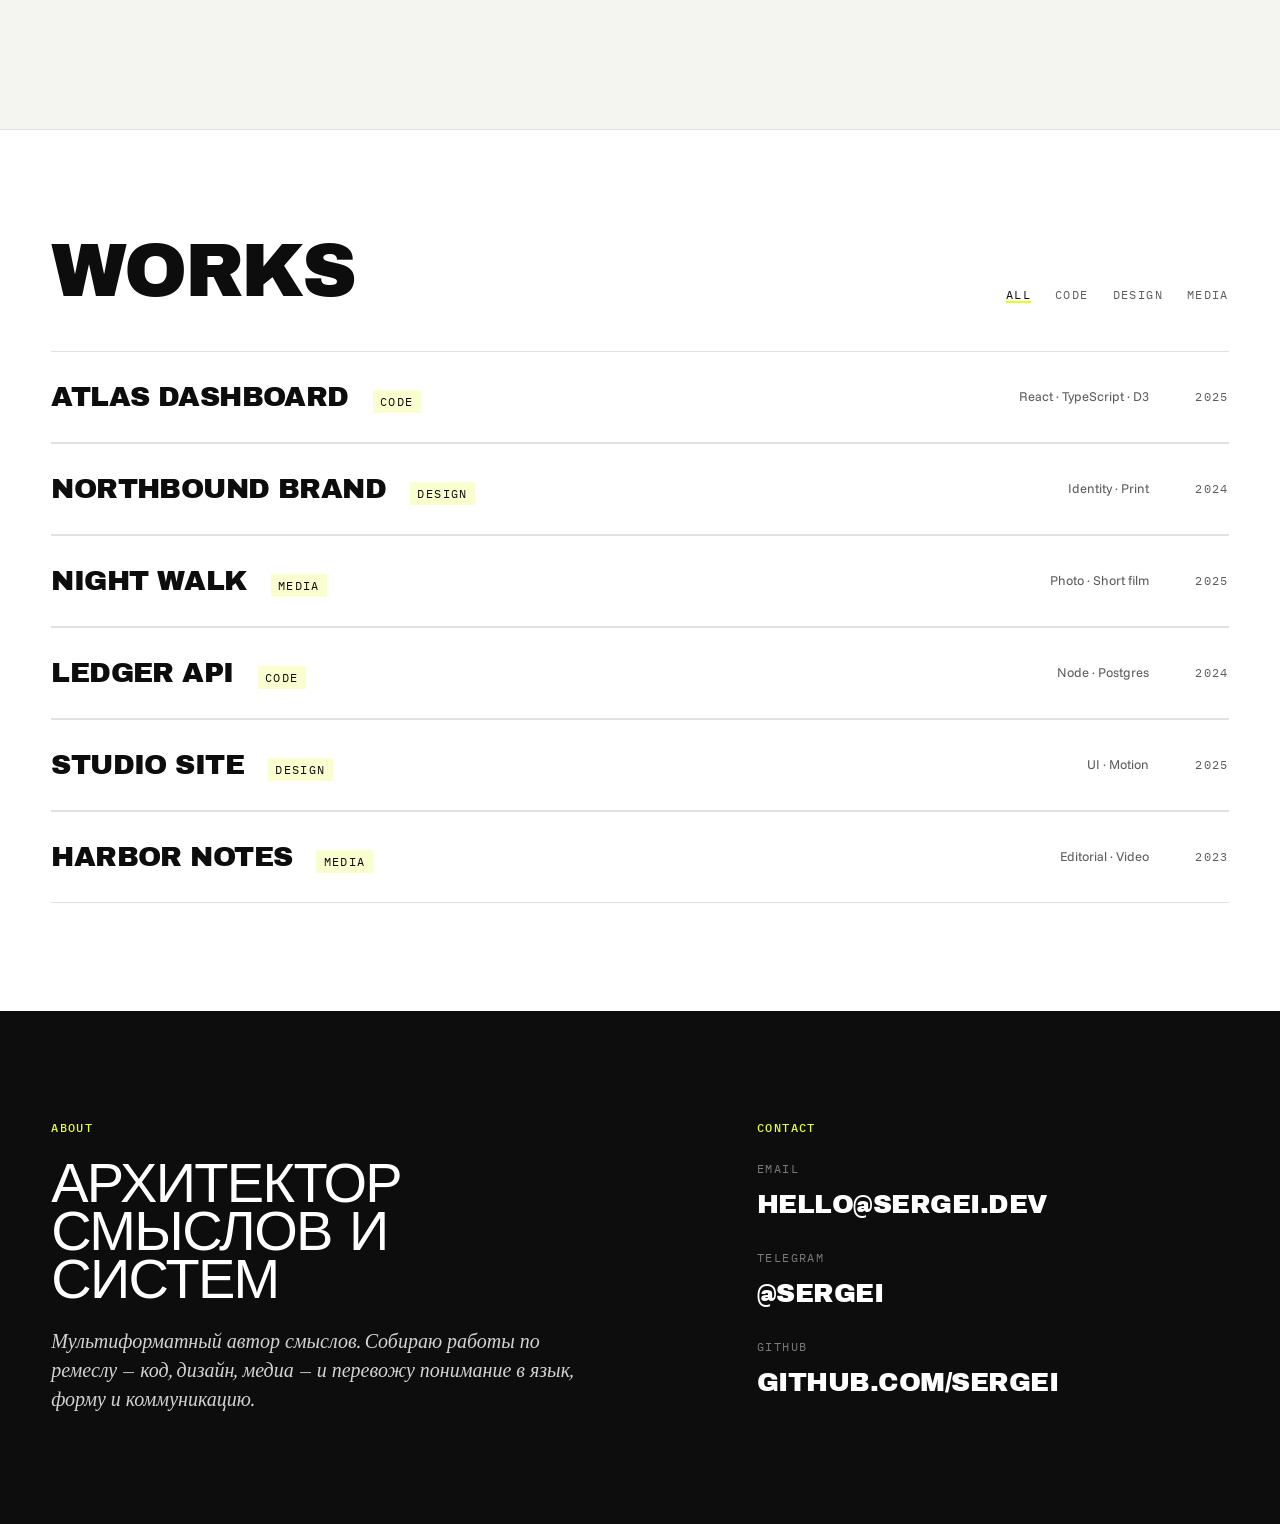
==== commit c2e9ee52: "Drop outer hairlines on Skills list Co-authored-by: Cursor <cursoragent@cursor.com>" ====
--- a/58tq16wsvj/index.html
+++ b/58tq16wsvj/index.html
@@ -4,7 +4,7 @@
     <meta charset="UTF-8" />
     <meta name="viewport" content="width=device-width, initial-scale=1.0" />
     <title>Сергей Кламбоцкий</title>
-    <!-- build:1785863319 -->
+    <!-- build:1785863685 -->
     <meta
       name="description"
       content="Исследую себя, человеков и технологии через творчество, дизайн, движение и рефлексию. Маркетолог, креатор, философ."
@@ -48,8 +48,8 @@
       href="https://fonts.googleapis.com/css2?family=Archivo+Black&family=Funnel+Sans:ital,wght@0,300..800;1,300..800&family=IBM+Plex+Mono:wght@400;500&family=Newsreader:opsz,wght@6..72,400;6..72,500;6..72,600&display=swap"
       rel="stylesheet"
     />
-    <script type="module" crossorigin src="/58tq16wsvj/assets/index-BBpPi1jS.js"></script>
-    <link rel="stylesheet" crossorigin href="/58tq16wsvj/assets/index-M3HyfgeU.css">
+    <script type="module" crossorigin src="/58tq16wsvj/assets/index--2lQFsAc.js"></script>
+    <link rel="stylesheet" crossorigin href="/58tq16wsvj/assets/index-DrxwrffV.css">
   </head>
   <body>
     <div id="root"></div>
--- a/58tq16wsvj/assets/index-DrxwrffV.css
+++ b/58tq16wsvj/assets/index-DrxwrffV.css
@@ -0,0 +1 @@
+:root{--ink:#0d0d0d;--ink-muted:#5c5c5c;--ink-faint:#9a9a9a;--inverse:#fff;--surface:#fff;--surface-soft:#f4f4f0;--hairline:#0d0d0d1f;--accent:#e6ff2b;--accent-deep:#c8e012;--accent-readable:#8fa600;--accent-ink:#0d0d0d;--accent-on-dark:#e6ff2b;--accent-soft:#e6ff2b38;--font-brutal:"Archivo Black", "Arial Black", sans-serif;--font-display:"Newsreader", Georgia, serif;--font-body:"Funnel Sans", system-ui, sans-serif;--font-mono:"IBM Plex Mono", ui-monospace, monospace;--text-xs:.72rem;--text-sm:.8125rem;--text-md:1rem;--text-lg:clamp(1.05rem, 1.8vw, 1.25rem);--text-xl:clamp(1.35rem, 2.4vw, 1.75rem);--text-2xl:clamp(2.25rem, 5vw, 3.5rem);--text-3xl:clamp(3rem, 7vw, 4.75rem);--text-hero:clamp(3.4rem, 9.2vw, 7.25rem);--track-label:.12em;--track-brand:.28em;--leading-tight:.86;--leading-snug:1.05;--leading-body:1.5;--space-1:.5rem;--space-2:.75rem;--space-3:1rem;--space-4:1.5rem;--space-5:2rem;--space-6:3rem;--space-7:4rem;--space-8:6rem;--pad:clamp(1.5rem, 4vw, 4rem);--section-y:clamp(4.5rem, 12vh, 7rem);--stack-gap:clamp(1.25rem, 3vh, 2rem);--max:1440px;--ease:cubic-bezier(.22, 1, .36, 1);--duration:.25s;--paper-soft:var(--surface-soft);--teal:var(--accent)}*,:before,:after{box-sizing:border-box}html{scroll-behavior:smooth}body{min-height:100vh;font-family:var(--font-body);font-size:var(--text-md);line-height:var(--leading-body);color:var(--ink);background:var(--surface);-webkit-font-smoothing:antialiased;text-rendering:optimizelegibility;margin:0}img,video{max-width:100%;display:block}button,a{font:inherit;color:inherit}button{cursor:pointer;background:0 0;border:none;padding:0}a{text-decoration:none}:focus-visible{outline:2px solid var(--accent-deep);outline-offset:3px}.sr-only{clip:rect(0, 0, 0, 0);border:0;width:1px;height:1px;margin:-1px;padding:0;position:absolute;overflow:hidden}.label{font-family:var(--font-mono);font-size:var(--text-xs);letter-spacing:var(--track-label);text-transform:uppercase;color:var(--ink-muted);margin:0;font-weight:500}.section-title{font-family:var(--font-brutal);font-size:var(--text-3xl);font-weight:400;line-height:var(--leading-tight);letter-spacing:-.03em;text-transform:uppercase;margin:0}.text-link{width:fit-content;font-family:var(--font-mono);font-size:var(--text-sm);letter-spacing:.14em;text-transform:uppercase;transition:color var(--duration) var(--ease), border-color var(--duration) var(--ease), transform var(--duration) var(--ease);border-bottom:1.5px solid;align-items:center;gap:.55rem;padding-bottom:.2rem;font-weight:500;display:inline-flex}.text-link:hover{color:var(--accent-deep);transform:translate(4px)}@keyframes fade-up{0%{opacity:0;transform:translateY(18px)}to{opacity:1;transform:translateY(0)}}.reveal{animation:fade-up .8s var(--ease) both}._about_1ldzf_1{padding:var(--section-y) var(--pad);background:var(--ink);color:var(--inverse);grid-template-columns:minmax(0,1.2fr) minmax(0,.9fr);align-items:start;gap:clamp(2.5rem,6vw,5rem);display:grid}._label_1ldzf_11{margin:0 0 var(--space-4);font-family:var(--font-mono);font-size:var(--text-xs);letter-spacing:var(--track-label);text-transform:uppercase;color:var(--accent-on-dark);font-weight:500}._title_1ldzf_21{margin:0 0 var(--space-4);max-width:12ch;font-family:var(--font-brutal);font-size:var(--text-2xl);font-weight:400;line-height:var(--leading-tight);letter-spacing:-.03em;text-transform:uppercase}._body_1ldzf_32{max-width:34rem;font-family:var(--font-display);font-size:var(--text-lg);color:#ffffffd1;margin:0;font-style:italic;line-height:1.45}._contacts_1ldzf_42{gap:var(--space-4);flex-direction:column;display:flex}._contact_1ldzf_42{gap:var(--space-1);flex-direction:column;display:flex}._contactLabel_1ldzf_54{font-family:var(--font-mono);font-size:var(--text-xs);letter-spacing:var(--track-label);text-transform:uppercase;color:#ffffff73}._contactValue_1ldzf_62{font-family:var(--font-brutal);letter-spacing:-.02em;text-transform:uppercase;color:var(--inverse);transition:color var(--duration) var(--ease);font-size:clamp(1.25rem,2.8vw,1.65rem)}._contactValue_1ldzf_62:hover{color:var(--accent-on-dark)}@media (width<=840px){._about_1ldzf_1{grid-template-columns:1fr}}._nav_ch76z_1{z-index:5;justify-content:space-between;align-items:center;gap:var(--space-4);padding:var(--space-4) var(--pad);pointer-events:none;display:flex;position:absolute;inset:0 0 auto}._brand_ch76z_13,._link_ch76z_14,._cta_ch76z_15,._menu_ch76z_16{pointer-events:auto}._brand_ch76z_13{font-family:var(--font-mono);font-size:var(--text-sm);letter-spacing:var(--track-brand);color:var(--ink);font-weight:500}._right_ch76z_28{align-items:center;gap:var(--space-5);display:flex}._links_ch76z_34{gap:var(--space-4);display:flex}._link_ch76z_14{font-family:var(--font-mono);font-size:var(--text-xs);letter-spacing:var(--track-label);text-transform:uppercase;color:var(--ink);opacity:.72;transition:opacity var(--duration) var(--ease), color var(--duration) var(--ease)}._link_ch76z_14:hover{opacity:1;color:var(--accent-deep)}._cta_ch76z_15{background:var(--accent);color:var(--accent-ink);font-family:var(--font-mono);font-size:var(--text-xs);letter-spacing:.1em;text-transform:uppercase;transition:background var(--duration) var(--ease), transform var(--duration) var(--ease);align-items:center;gap:.4rem;padding:.7rem 1.1rem;font-weight:500;display:inline-flex}._cta_ch76z_15:hover{background:var(--accent-deep);transform:translateY(-1px)}._menu_ch76z_16{font-family:var(--font-mono);font-size:var(--text-xs);letter-spacing:var(--track-label);text-transform:uppercase;color:var(--ink);display:none}@media (width<=860px){._links_ch76z_34{top:calc(100% + .5rem);right:var(--pad);padding:var(--space-3) var(--space-4);background:var(--surface);border:1px solid var(--hairline);flex-direction:column;gap:.9rem;display:none;position:absolute}._linksOpen_ch76z_96{display:flex}._cta_ch76z_15{display:none}._menu_ch76z_16{display:inline}}._hero_z4buz_1{background:var(--surface);min-height:100dvh;color:var(--ink);position:relative;overflow:hidden}._grid_z4buz_10{z-index:1;min-height:100dvh;padding:0 var(--pad);grid-template-columns:minmax(0,1.2fr) minmax(0,.8fr);padding-top:5.5rem;display:grid;position:relative}._copy_z4buz_21{justify-content:center;gap:var(--stack-gap);padding:var(--space-5) 0 var(--space-7);will-change:transform;flex-direction:column;min-width:0;display:flex}._eyebrow_z4buz_32{max-width:28rem;font-family:var(--font-mono);font-size:clamp(.7rem, 1.1vw, var(--text-sm));letter-spacing:.08em;text-transform:uppercase;color:var(--ink-muted);margin:0;font-weight:500;line-height:1.55}._headline_z4buz_44{font-family:var(--font-brutal);font-size:clamp(3.05rem,8.3vw,6.5rem);font-weight:400;line-height:var(--leading-tight);letter-spacing:-.03em;text-transform:uppercase;margin:0}._line_z4buz_55{display:block}._accentLine_z4buz_59{color:var(--accent);white-space:nowrap}._quote_z4buz_64{max-width:28rem;font-family:var(--font-display);font-size:var(--text-lg);color:var(--ink);margin:0;font-style:italic;line-height:1.45}._meta_z4buz_74{font-family:var(--font-mono);font-size:var(--text-xs);letter-spacing:var(--track-label);text-transform:uppercase;color:var(--ink-muted);margin:0}._cta_z4buz_83{width:fit-content;margin-top:var(--space-1);border-bottom:1.5px solid var(--ink);font-family:var(--font-mono);font-size:var(--text-sm);letter-spacing:.14em;text-transform:uppercase;transition:color var(--duration) var(--ease), border-color var(--duration) var(--ease), transform var(--duration) var(--ease);align-items:center;gap:.55rem;padding-bottom:.2rem;font-weight:500;display:inline-flex}._cta_z4buz_83:hover{color:var(--accent-deep);border-color:var(--accent-deep);transform:translate(4px)}._visual_z4buz_106{will-change:transform;justify-content:flex-end;align-items:flex-end;min-height:calc(100dvh - 5.5rem);padding-right:0;display:flex;position:relative}._letter_z4buz_117{z-index:0;font-family:var(--font-brutal);letter-spacing:-.06em;color:var(--accent);-webkit-user-select:none;user-select:none;pointer-events:none;will-change:transform;font-size:clamp(12rem,28vw,24rem);line-height:.8;position:absolute;top:4%;bottom:auto;right:2%}._portraitWrap_z4buz_134{z-index:1;aspect-ratio:560/820;will-change:transform;width:min(100%,44vw,640px);margin-bottom:0;margin-right:clamp(2rem,6vw,7rem);position:relative;overflow:visible}._portrait_z4buz_134{object-fit:contain;object-position:center bottom;transform-origin:bottom;width:100%;height:100%;transform:scale(1.14)}._accents_z4buz_154{z-index:2;pointer-events:none;will-change:transform;width:5.5rem;height:5.5rem;position:absolute;bottom:12%;right:7%}._dot_z4buz_165{background:var(--ink);opacity:.55;border-radius:50%;width:.7rem;height:.7rem;position:absolute;top:.4rem;right:.2rem}._dotSm_z4buz_176{opacity:.35;width:.38rem;height:.38rem;top:2.1rem;right:1.85rem}._dotAccent_z4buz_184{background:var(--accent);opacity:1;width:.5rem;height:.5rem;top:1.15rem;right:2.6rem}@media (width<=960px){._grid_z4buz_10{grid-template-columns:1fr;padding-top:5rem}._copy_z4buz_21{padding-top:0;padding-bottom:var(--space-6);order:2;max-width:none}._headline_z4buz_44{font-size:clamp(2.5rem,10vw,5.85rem)}._visual_z4buz_106{min-height:52vh;margin-top:var(--space-1);order:1;justify-content:center}._letter_z4buz_117{font-size:clamp(8rem,32vw,14rem);top:0;bottom:auto;right:0}._portraitWrap_z4buz_134{width:min(92%,440px);margin-bottom:0;margin-right:0}._portrait_z4buz_134{transform:scale(1.12)}._accents_z4buz_154{bottom:6%;right:10%}}._backdrop_14o35_1{z-index:40;padding:var(--space-4);-webkit-backdrop-filter:blur(4px);backdrop-filter:blur(4px);animation:_fade_14o35_1 var(--duration) var(--ease);background:#0d0d0d8c;place-items:center;display:grid;position:fixed;inset:0}._panel_14o35_13{background:var(--surface);width:min(1100px,100%);max-height:min(92vh,960px);color:var(--ink);border:1px solid var(--hairline);animation:_rise_14o35_1 .35s var(--ease);padding:clamp(1.5rem,4vw,3rem);overflow:auto}._top_14o35_24{justify-content:space-between;gap:var(--space-3);margin-bottom:var(--space-4);display:flex}._back_14o35_1,._close_14o35_32{font-family:var(--font-mono);font-size:var(--text-xs);letter-spacing:var(--track-label);text-transform:uppercase;color:var(--ink-muted);transition:color var(--duration) var(--ease)}._back_14o35_1:hover,._close_14o35_32:hover{color:var(--ink)}._close_14o35_32{letter-spacing:0;text-transform:none;font-size:1.5rem;line-height:1}._header_14o35_53{gap:var(--space-5);margin-bottom:var(--space-5);grid-template-columns:minmax(0,1.6fr) minmax(10rem,.5fr);display:grid}._group_14o35_60{margin-bottom:var(--space-3);font-family:var(--font-mono);font-size:var(--text-xs);letter-spacing:var(--track-label);text-transform:uppercase;color:var(--accent-ink);background:var(--accent);padding:.2rem .45rem;display:inline-block}._title_14o35_72{margin:0 0 var(--space-3);font-family:var(--font-brutal);font-size:var(--text-2xl);font-weight:400;line-height:var(--leading-tight);letter-spacing:-.03em;text-transform:uppercase}._description_14o35_82{max-width:36rem;font-family:var(--font-display);font-size:var(--text-lg);color:var(--ink-muted);margin:0;font-style:italic;line-height:1.45}._meta_14o35_92{gap:var(--space-2);font-family:var(--font-mono);font-size:var(--text-xs);letter-spacing:var(--track-label);text-transform:uppercase;color:var(--ink-muted);flex-direction:column;display:flex}._media_14o35_103{gap:var(--space-3);margin-bottom:var(--space-5);grid-template-columns:repeat(3,minmax(0,1fr));display:grid}._mediaItem_14o35_110{aspect-ratio:4/5;background:var(--surface-soft);overflow:hidden}._mediaItem_14o35_110 img,._mediaItem_14o35_110 video{object-fit:cover;filter:grayscale(.15)contrast(1.02);width:100%;height:100%}._link_14o35_124{border-bottom:1.5px solid var(--ink);width:fit-content;font-family:var(--font-mono);font-size:var(--text-sm);letter-spacing:.14em;text-transform:uppercase;transition:color var(--duration) var(--ease), border-color var(--duration) var(--ease), transform var(--duration) var(--ease);align-items:center;gap:.55rem;padding-bottom:.2rem;font-weight:500;display:inline-flex}._link_14o35_124:hover{color:var(--accent-deep);border-color:var(--accent-deep);transform:translate(4px)}@keyframes _fade_14o35_1{0%{opacity:0}to{opacity:1}}@keyframes _rise_14o35_1{0%{opacity:0;transform:translateY(16px)}to{opacity:1;transform:translateY(0)}}@media (width<=840px){._header_14o35_53,._media_14o35_103{grid-template-columns:1fr}._mediaItem_14o35_110{aspect-ratio:16/10}}._skills_1lql6_1{padding:var(--section-y) var(--pad);background:var(--surface-soft);border-top:1px solid var(--hairline);grid-template-columns:minmax(0,.85fr) minmax(0,1.35fr);align-items:start;gap:clamp(2.5rem,6vw,5rem);display:grid}._intro_1lql6_11{gap:var(--space-4);flex-direction:column;display:flex;position:sticky;top:6rem}._title_1lql6_19{font-family:var(--font-brutal);font-size:var(--text-3xl);font-weight:400;line-height:var(--leading-tight);letter-spacing:-.03em;text-transform:uppercase;margin:0}._lede_1lql6_29{max-width:24rem;font-family:var(--font-display);font-size:var(--text-lg);color:var(--ink);margin:0;font-style:italic;line-height:1.4}._list_1lql6_39{margin:0;padding:0;list-style:none}._item_1lql6_45{padding:var(--space-4) 0;transition:padding var(--duration) var(--ease)}._item_1lql6_45+._item_1lql6_45{border-top:1px solid var(--hairline)}._item_1lql6_45:hover{padding-left:var(--space-2)}._item_1lql6_45:hover ._index_1lql6_58{color:var(--ink);box-shadow:inset 0 -2px 0 var(--accent)}._head_1lql6_63{align-items:baseline;gap:var(--space-2) var(--space-4);margin-bottom:var(--space-2);flex-wrap:wrap;display:flex}._index_1lql6_58{font-family:var(--font-mono);font-size:var(--text-xs);letter-spacing:var(--track-label);color:var(--ink-muted);transition:color var(--duration) var(--ease), box-shadow var(--duration) var(--ease)}._skillTitle_1lql6_81{font-family:var(--font-brutal);font-size:var(--text-xl);letter-spacing:-.02em;text-transform:uppercase;font-weight:400}._line_1lql6_89{max-width:36rem;font-family:var(--font-body);font-size:var(--text-sm);line-height:var(--leading-body);color:var(--ink-muted);margin:0}@media (width<=840px){._skills_1lql6_1{gap:var(--space-6);grid-template-columns:1fr}._intro_1lql6_11{position:static}}._works_8dgdl_1{padding:var(--section-y) var(--pad);background:var(--surface);border-top:1px solid var(--hairline)}._header_8dgdl_7{justify-content:space-between;align-items:flex-end;gap:var(--space-5);margin-bottom:var(--space-6);display:flex}._title_8dgdl_15{font-family:var(--font-brutal);font-size:var(--text-3xl);font-weight:400;line-height:var(--leading-tight);letter-spacing:-.03em;text-transform:uppercase;margin:0}._filters_8dgdl_25{gap:var(--space-4);flex-wrap:wrap;display:flex}._filter_8dgdl_25{font-family:var(--font-mono);font-size:var(--text-xs);letter-spacing:var(--track-label);text-transform:uppercase;color:var(--ink-muted);transition:color var(--duration) var(--ease)}._filter_8dgdl_25:hover,._filterActive_8dgdl_41{color:var(--ink)}._filterActive_8dgdl_41{box-shadow:inset 0 -2px 0 var(--accent)}._list_8dgdl_49{margin:0;padding:0;list-style:none}._row_8dgdl_55{align-items:center;gap:var(--space-4) var(--space-5);width:100%;padding:var(--space-4) 0;border:none;border-bottom:1px solid var(--hairline);text-align:left;transition:padding var(--duration) var(--ease);background:0 0;grid-template-columns:minmax(0,1.4fr) auto auto;display:grid}._row_8dgdl_55:first-child{border-top:1px solid var(--hairline)}._row_8dgdl_55:hover{padding-left:var(--space-2)}._row_8dgdl_55:hover ._projectTitle_8dgdl_77{color:var(--ink)}._row_8dgdl_55:hover ._group_8dgdl_81{background:var(--accent)}._left_8dgdl_85{align-items:baseline;gap:var(--space-2) var(--space-4);flex-wrap:wrap;display:flex}._projectTitle_8dgdl_77{font-family:var(--font-brutal);font-size:var(--text-xl);letter-spacing:-.02em;text-transform:uppercase;transition:color var(--duration) var(--ease);font-weight:400}._group_8dgdl_81{font-family:var(--font-mono);font-size:var(--text-xs);letter-spacing:var(--track-label);text-transform:uppercase;color:var(--accent-ink);background:var(--accent-soft);transition:background var(--duration) var(--ease);padding:.2rem .45rem}._tags_8dgdl_112,._year_8dgdl_113{color:var(--ink-muted);font-size:var(--text-sm)}._tags_8dgdl_112{font-family:var(--font-body)}._year_8dgdl_113{font-family:var(--font-mono);font-size:var(--text-xs);letter-spacing:var(--track-label);text-align:right;min-width:3rem}@media (width<=720px){._header_8dgdl_7{flex-direction:column;align-items:flex-start}._row_8dgdl_55{gap:var(--space-1) var(--space-3);grid-template-columns:1fr auto}._tags_8dgdl_112{display:none}._year_8dgdl_113{grid-area:1/2}}
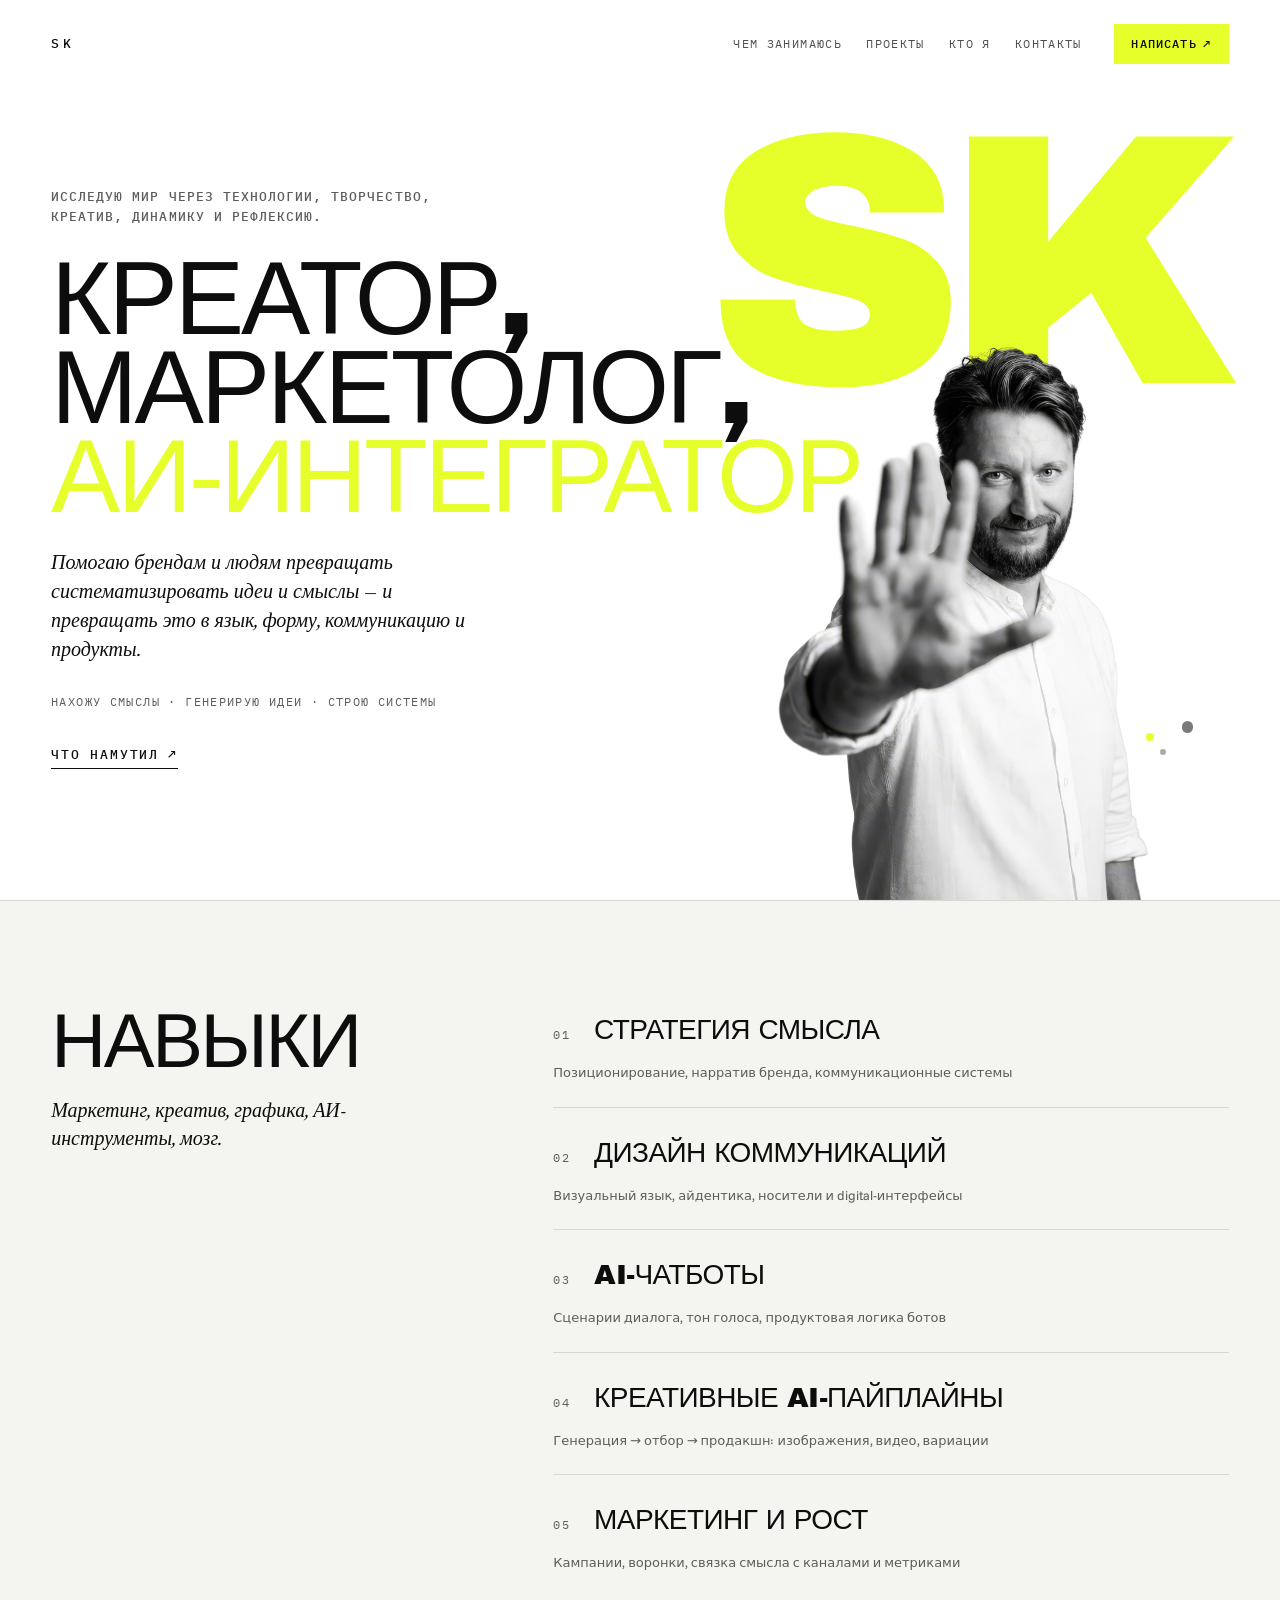
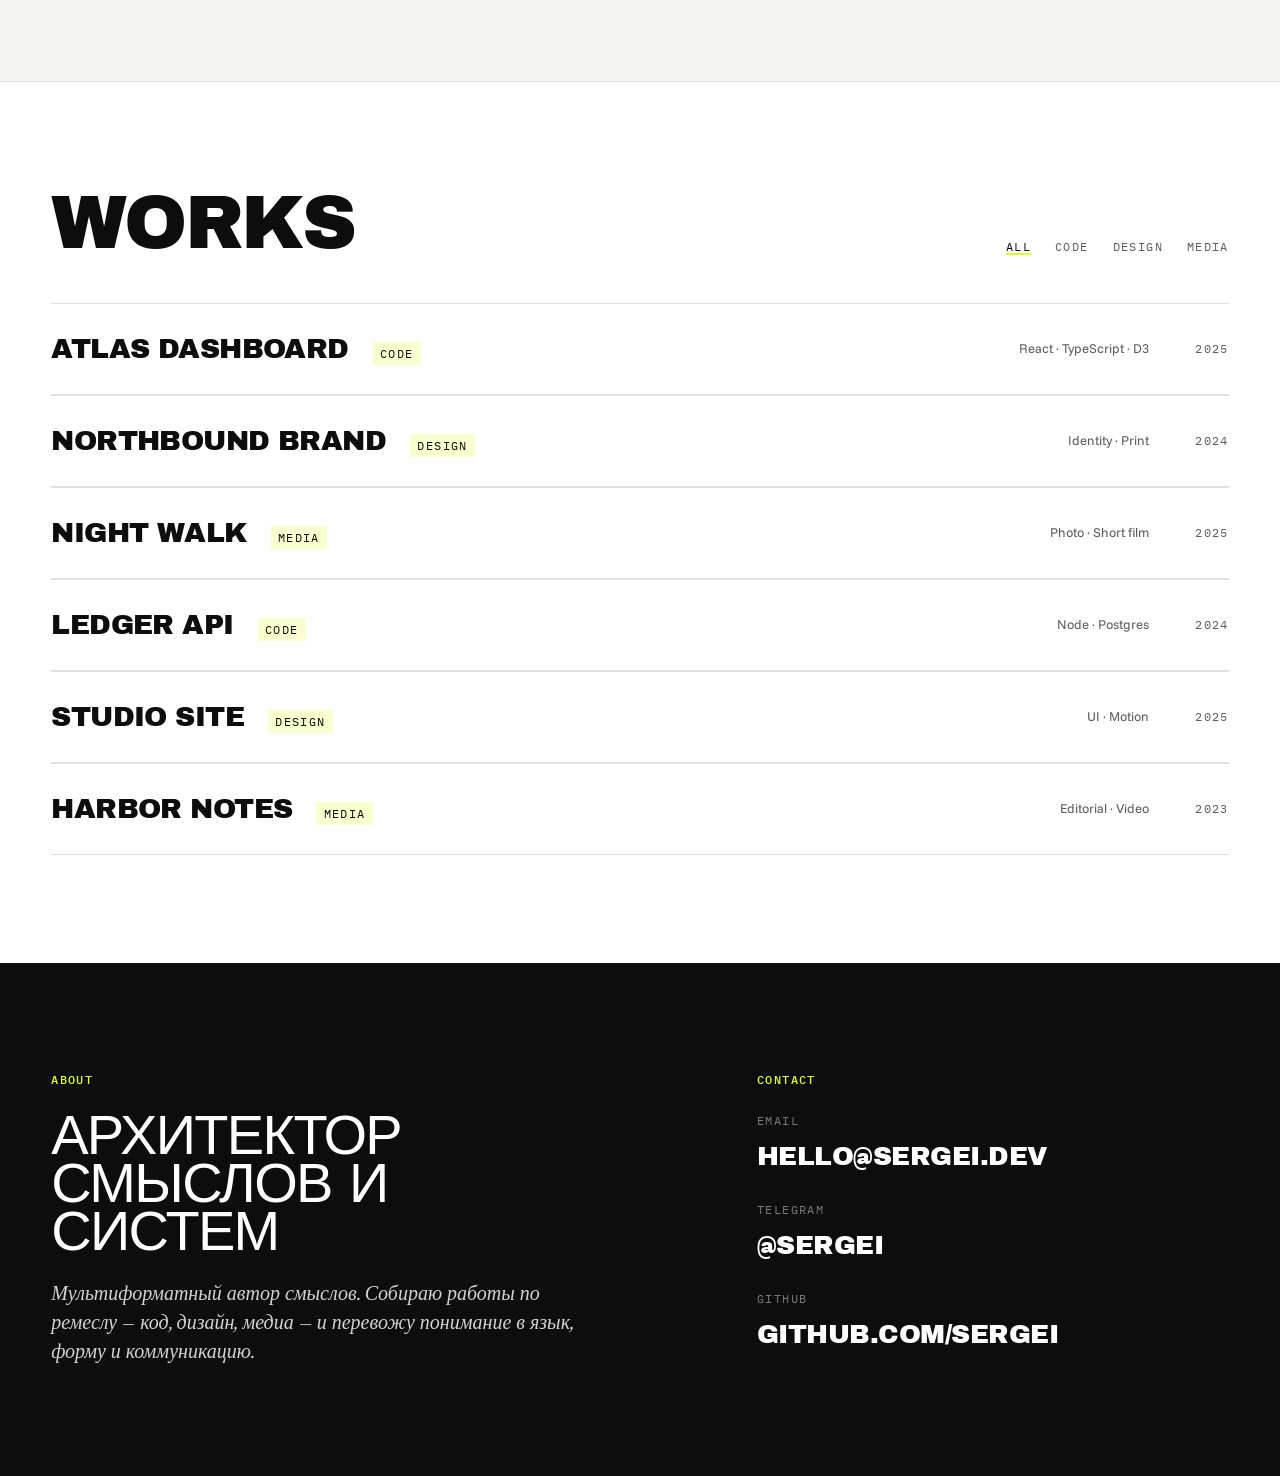
==== commit 3a2499a6: "Align Skills list top with section title Co-authored-by: Cursor <cursoragent@cursor.com>" ====
--- a/58tq16wsvj/index.html
+++ b/58tq16wsvj/index.html
@@ -4,7 +4,7 @@
     <meta charset="UTF-8" />
     <meta name="viewport" content="width=device-width, initial-scale=1.0" />
     <title>Сергей Кламбоцкий</title>
-    <!-- build:1785863685 -->
+    <!-- build:1785863945 -->
     <meta
       name="description"
       content="Исследую себя, человеков и технологии через творчество, дизайн, движение и рефлексию. Маркетолог, креатор, философ."
@@ -48,8 +48,8 @@
       href="https://fonts.googleapis.com/css2?family=Archivo+Black&family=Funnel+Sans:ital,wght@0,300..800;1,300..800&family=IBM+Plex+Mono:wght@400;500&family=Newsreader:opsz,wght@6..72,400;6..72,500;6..72,600&display=swap"
       rel="stylesheet"
     />
-    <script type="module" crossorigin src="/58tq16wsvj/assets/index--2lQFsAc.js"></script>
-    <link rel="stylesheet" crossorigin href="/58tq16wsvj/assets/index-DrxwrffV.css">
+    <script type="module" crossorigin src="/58tq16wsvj/assets/index-COjnnwVk.js"></script>
+    <link rel="stylesheet" crossorigin href="/58tq16wsvj/assets/index-Beddk8N8.css">
   </head>
   <body>
     <div id="root"></div>
--- a/58tq16wsvj/assets/index-Beddk8N8.css
+++ b/58tq16wsvj/assets/index-Beddk8N8.css
@@ -0,0 +1 @@
+:root{--ink:#0d0d0d;--ink-muted:#5c5c5c;--ink-faint:#9a9a9a;--inverse:#fff;--surface:#fff;--surface-soft:#f4f4f0;--hairline:#0d0d0d1f;--accent:#e6ff2b;--accent-deep:#c8e012;--accent-readable:#8fa600;--accent-ink:#0d0d0d;--accent-on-dark:#e6ff2b;--accent-soft:#e6ff2b38;--font-brutal:"Archivo Black", "Arial Black", sans-serif;--font-display:"Newsreader", Georgia, serif;--font-body:"Funnel Sans", system-ui, sans-serif;--font-mono:"IBM Plex Mono", ui-monospace, monospace;--text-xs:.72rem;--text-sm:.8125rem;--text-md:1rem;--text-lg:clamp(1.05rem, 1.8vw, 1.25rem);--text-xl:clamp(1.35rem, 2.4vw, 1.75rem);--text-2xl:clamp(2.25rem, 5vw, 3.5rem);--text-3xl:clamp(3rem, 7vw, 4.75rem);--text-hero:clamp(3.4rem, 9.2vw, 7.25rem);--track-label:.12em;--track-brand:.28em;--leading-tight:.86;--leading-snug:1.05;--leading-body:1.5;--space-1:.5rem;--space-2:.75rem;--space-3:1rem;--space-4:1.5rem;--space-5:2rem;--space-6:3rem;--space-7:4rem;--space-8:6rem;--pad:clamp(1.5rem, 4vw, 4rem);--section-y:clamp(4.5rem, 12vh, 7rem);--stack-gap:clamp(1.25rem, 3vh, 2rem);--max:1440px;--ease:cubic-bezier(.22, 1, .36, 1);--duration:.25s;--paper-soft:var(--surface-soft);--teal:var(--accent)}*,:before,:after{box-sizing:border-box}html{scroll-behavior:smooth}body{min-height:100vh;font-family:var(--font-body);font-size:var(--text-md);line-height:var(--leading-body);color:var(--ink);background:var(--surface);-webkit-font-smoothing:antialiased;text-rendering:optimizelegibility;margin:0}img,video{max-width:100%;display:block}button,a{font:inherit;color:inherit}button{cursor:pointer;background:0 0;border:none;padding:0}a{text-decoration:none}:focus-visible{outline:2px solid var(--accent-deep);outline-offset:3px}.sr-only{clip:rect(0, 0, 0, 0);border:0;width:1px;height:1px;margin:-1px;padding:0;position:absolute;overflow:hidden}.label{font-family:var(--font-mono);font-size:var(--text-xs);letter-spacing:var(--track-label);text-transform:uppercase;color:var(--ink-muted);margin:0;font-weight:500}.section-title{font-family:var(--font-brutal);font-size:var(--text-3xl);font-weight:400;line-height:var(--leading-tight);letter-spacing:-.03em;text-transform:uppercase;margin:0}.text-link{width:fit-content;font-family:var(--font-mono);font-size:var(--text-sm);letter-spacing:.14em;text-transform:uppercase;transition:color var(--duration) var(--ease), border-color var(--duration) var(--ease), transform var(--duration) var(--ease);border-bottom:1.5px solid;align-items:center;gap:.55rem;padding-bottom:.2rem;font-weight:500;display:inline-flex}.text-link:hover{color:var(--accent-deep);transform:translate(4px)}@keyframes fade-up{0%{opacity:0;transform:translateY(18px)}to{opacity:1;transform:translateY(0)}}.reveal{animation:fade-up .8s var(--ease) both}._about_1ldzf_1{padding:var(--section-y) var(--pad);background:var(--ink);color:var(--inverse);grid-template-columns:minmax(0,1.2fr) minmax(0,.9fr);align-items:start;gap:clamp(2.5rem,6vw,5rem);display:grid}._label_1ldzf_11{margin:0 0 var(--space-4);font-family:var(--font-mono);font-size:var(--text-xs);letter-spacing:var(--track-label);text-transform:uppercase;color:var(--accent-on-dark);font-weight:500}._title_1ldzf_21{margin:0 0 var(--space-4);max-width:12ch;font-family:var(--font-brutal);font-size:var(--text-2xl);font-weight:400;line-height:var(--leading-tight);letter-spacing:-.03em;text-transform:uppercase}._body_1ldzf_32{max-width:34rem;font-family:var(--font-display);font-size:var(--text-lg);color:#ffffffd1;margin:0;font-style:italic;line-height:1.45}._contacts_1ldzf_42{gap:var(--space-4);flex-direction:column;display:flex}._contact_1ldzf_42{gap:var(--space-1);flex-direction:column;display:flex}._contactLabel_1ldzf_54{font-family:var(--font-mono);font-size:var(--text-xs);letter-spacing:var(--track-label);text-transform:uppercase;color:#ffffff73}._contactValue_1ldzf_62{font-family:var(--font-brutal);letter-spacing:-.02em;text-transform:uppercase;color:var(--inverse);transition:color var(--duration) var(--ease);font-size:clamp(1.25rem,2.8vw,1.65rem)}._contactValue_1ldzf_62:hover{color:var(--accent-on-dark)}@media (width<=840px){._about_1ldzf_1{grid-template-columns:1fr}}._nav_ch76z_1{z-index:5;justify-content:space-between;align-items:center;gap:var(--space-4);padding:var(--space-4) var(--pad);pointer-events:none;display:flex;position:absolute;inset:0 0 auto}._brand_ch76z_13,._link_ch76z_14,._cta_ch76z_15,._menu_ch76z_16{pointer-events:auto}._brand_ch76z_13{font-family:var(--font-mono);font-size:var(--text-sm);letter-spacing:var(--track-brand);color:var(--ink);font-weight:500}._right_ch76z_28{align-items:center;gap:var(--space-5);display:flex}._links_ch76z_34{gap:var(--space-4);display:flex}._link_ch76z_14{font-family:var(--font-mono);font-size:var(--text-xs);letter-spacing:var(--track-label);text-transform:uppercase;color:var(--ink);opacity:.72;transition:opacity var(--duration) var(--ease), color var(--duration) var(--ease)}._link_ch76z_14:hover{opacity:1;color:var(--accent-deep)}._cta_ch76z_15{background:var(--accent);color:var(--accent-ink);font-family:var(--font-mono);font-size:var(--text-xs);letter-spacing:.1em;text-transform:uppercase;transition:background var(--duration) var(--ease), transform var(--duration) var(--ease);align-items:center;gap:.4rem;padding:.7rem 1.1rem;font-weight:500;display:inline-flex}._cta_ch76z_15:hover{background:var(--accent-deep);transform:translateY(-1px)}._menu_ch76z_16{font-family:var(--font-mono);font-size:var(--text-xs);letter-spacing:var(--track-label);text-transform:uppercase;color:var(--ink);display:none}@media (width<=860px){._links_ch76z_34{top:calc(100% + .5rem);right:var(--pad);padding:var(--space-3) var(--space-4);background:var(--surface);border:1px solid var(--hairline);flex-direction:column;gap:.9rem;display:none;position:absolute}._linksOpen_ch76z_96{display:flex}._cta_ch76z_15{display:none}._menu_ch76z_16{display:inline}}._hero_z4buz_1{background:var(--surface);min-height:100dvh;color:var(--ink);position:relative;overflow:hidden}._grid_z4buz_10{z-index:1;min-height:100dvh;padding:0 var(--pad);grid-template-columns:minmax(0,1.2fr) minmax(0,.8fr);padding-top:5.5rem;display:grid;position:relative}._copy_z4buz_21{justify-content:center;gap:var(--stack-gap);padding:var(--space-5) 0 var(--space-7);will-change:transform;flex-direction:column;min-width:0;display:flex}._eyebrow_z4buz_32{max-width:28rem;font-family:var(--font-mono);font-size:clamp(.7rem, 1.1vw, var(--text-sm));letter-spacing:.08em;text-transform:uppercase;color:var(--ink-muted);margin:0;font-weight:500;line-height:1.55}._headline_z4buz_44{font-family:var(--font-brutal);font-size:clamp(3.05rem,8.3vw,6.5rem);font-weight:400;line-height:var(--leading-tight);letter-spacing:-.03em;text-transform:uppercase;margin:0}._line_z4buz_55{display:block}._accentLine_z4buz_59{color:var(--accent);white-space:nowrap}._quote_z4buz_64{max-width:28rem;font-family:var(--font-display);font-size:var(--text-lg);color:var(--ink);margin:0;font-style:italic;line-height:1.45}._meta_z4buz_74{font-family:var(--font-mono);font-size:var(--text-xs);letter-spacing:var(--track-label);text-transform:uppercase;color:var(--ink-muted);margin:0}._cta_z4buz_83{width:fit-content;margin-top:var(--space-1);border-bottom:1.5px solid var(--ink);font-family:var(--font-mono);font-size:var(--text-sm);letter-spacing:.14em;text-transform:uppercase;transition:color var(--duration) var(--ease), border-color var(--duration) var(--ease), transform var(--duration) var(--ease);align-items:center;gap:.55rem;padding-bottom:.2rem;font-weight:500;display:inline-flex}._cta_z4buz_83:hover{color:var(--accent-deep);border-color:var(--accent-deep);transform:translate(4px)}._visual_z4buz_106{will-change:transform;justify-content:flex-end;align-items:flex-end;min-height:calc(100dvh - 5.5rem);padding-right:0;display:flex;position:relative}._letter_z4buz_117{z-index:0;font-family:var(--font-brutal);letter-spacing:-.06em;color:var(--accent);-webkit-user-select:none;user-select:none;pointer-events:none;will-change:transform;font-size:clamp(12rem,28vw,24rem);line-height:.8;position:absolute;top:4%;bottom:auto;right:2%}._portraitWrap_z4buz_134{z-index:1;aspect-ratio:560/820;will-change:transform;width:min(100%,44vw,640px);margin-bottom:0;margin-right:clamp(2rem,6vw,7rem);position:relative;overflow:visible}._portrait_z4buz_134{object-fit:contain;object-position:center bottom;transform-origin:bottom;width:100%;height:100%;transform:scale(1.14)}._accents_z4buz_154{z-index:2;pointer-events:none;will-change:transform;width:5.5rem;height:5.5rem;position:absolute;bottom:12%;right:7%}._dot_z4buz_165{background:var(--ink);opacity:.55;border-radius:50%;width:.7rem;height:.7rem;position:absolute;top:.4rem;right:.2rem}._dotSm_z4buz_176{opacity:.35;width:.38rem;height:.38rem;top:2.1rem;right:1.85rem}._dotAccent_z4buz_184{background:var(--accent);opacity:1;width:.5rem;height:.5rem;top:1.15rem;right:2.6rem}@media (width<=960px){._grid_z4buz_10{grid-template-columns:1fr;padding-top:5rem}._copy_z4buz_21{padding-top:0;padding-bottom:var(--space-6);order:2;max-width:none}._headline_z4buz_44{font-size:clamp(2.5rem,10vw,5.85rem)}._visual_z4buz_106{min-height:52vh;margin-top:var(--space-1);order:1;justify-content:center}._letter_z4buz_117{font-size:clamp(8rem,32vw,14rem);top:0;bottom:auto;right:0}._portraitWrap_z4buz_134{width:min(92%,440px);margin-bottom:0;margin-right:0}._portrait_z4buz_134{transform:scale(1.12)}._accents_z4buz_154{bottom:6%;right:10%}}._backdrop_14o35_1{z-index:40;padding:var(--space-4);-webkit-backdrop-filter:blur(4px);backdrop-filter:blur(4px);animation:_fade_14o35_1 var(--duration) var(--ease);background:#0d0d0d8c;place-items:center;display:grid;position:fixed;inset:0}._panel_14o35_13{background:var(--surface);width:min(1100px,100%);max-height:min(92vh,960px);color:var(--ink);border:1px solid var(--hairline);animation:_rise_14o35_1 .35s var(--ease);padding:clamp(1.5rem,4vw,3rem);overflow:auto}._top_14o35_24{justify-content:space-between;gap:var(--space-3);margin-bottom:var(--space-4);display:flex}._back_14o35_1,._close_14o35_32{font-family:var(--font-mono);font-size:var(--text-xs);letter-spacing:var(--track-label);text-transform:uppercase;color:var(--ink-muted);transition:color var(--duration) var(--ease)}._back_14o35_1:hover,._close_14o35_32:hover{color:var(--ink)}._close_14o35_32{letter-spacing:0;text-transform:none;font-size:1.5rem;line-height:1}._header_14o35_53{gap:var(--space-5);margin-bottom:var(--space-5);grid-template-columns:minmax(0,1.6fr) minmax(10rem,.5fr);display:grid}._group_14o35_60{margin-bottom:var(--space-3);font-family:var(--font-mono);font-size:var(--text-xs);letter-spacing:var(--track-label);text-transform:uppercase;color:var(--accent-ink);background:var(--accent);padding:.2rem .45rem;display:inline-block}._title_14o35_72{margin:0 0 var(--space-3);font-family:var(--font-brutal);font-size:var(--text-2xl);font-weight:400;line-height:var(--leading-tight);letter-spacing:-.03em;text-transform:uppercase}._description_14o35_82{max-width:36rem;font-family:var(--font-display);font-size:var(--text-lg);color:var(--ink-muted);margin:0;font-style:italic;line-height:1.45}._meta_14o35_92{gap:var(--space-2);font-family:var(--font-mono);font-size:var(--text-xs);letter-spacing:var(--track-label);text-transform:uppercase;color:var(--ink-muted);flex-direction:column;display:flex}._media_14o35_103{gap:var(--space-3);margin-bottom:var(--space-5);grid-template-columns:repeat(3,minmax(0,1fr));display:grid}._mediaItem_14o35_110{aspect-ratio:4/5;background:var(--surface-soft);overflow:hidden}._mediaItem_14o35_110 img,._mediaItem_14o35_110 video{object-fit:cover;filter:grayscale(.15)contrast(1.02);width:100%;height:100%}._link_14o35_124{border-bottom:1.5px solid var(--ink);width:fit-content;font-family:var(--font-mono);font-size:var(--text-sm);letter-spacing:.14em;text-transform:uppercase;transition:color var(--duration) var(--ease), border-color var(--duration) var(--ease), transform var(--duration) var(--ease);align-items:center;gap:.55rem;padding-bottom:.2rem;font-weight:500;display:inline-flex}._link_14o35_124:hover{color:var(--accent-deep);border-color:var(--accent-deep);transform:translate(4px)}@keyframes _fade_14o35_1{0%{opacity:0}to{opacity:1}}@keyframes _rise_14o35_1{0%{opacity:0;transform:translateY(16px)}to{opacity:1;transform:translateY(0)}}@media (width<=840px){._header_14o35_53,._media_14o35_103{grid-template-columns:1fr}._mediaItem_14o35_110{aspect-ratio:16/10}}._skills_o3s11_1{padding:var(--section-y) var(--pad);background:var(--surface-soft);border-top:1px solid var(--hairline);grid-template-columns:minmax(0,.85fr) minmax(0,1.35fr);align-items:start;gap:clamp(2.5rem,6vw,5rem);display:grid}._intro_o3s11_11{gap:var(--space-4);flex-direction:column;display:flex;position:sticky;top:6rem}._title_o3s11_19{font-family:var(--font-brutal);font-size:var(--text-3xl);font-weight:400;line-height:var(--leading-tight);letter-spacing:-.03em;text-transform:uppercase;margin:0}._lede_o3s11_29{max-width:24rem;font-family:var(--font-display);font-size:var(--text-lg);color:var(--ink);margin:0;font-style:italic;line-height:1.4}._list_o3s11_39{margin:0;padding:0;list-style:none}._item_o3s11_45{padding:var(--space-4) 0;transition:padding var(--duration) var(--ease)}._item_o3s11_45:first-child{padding-top:0}._item_o3s11_45:last-child{padding-bottom:0}._item_o3s11_45+._item_o3s11_45{border-top:1px solid var(--hairline)}._item_o3s11_45:hover{padding-left:var(--space-2)}._item_o3s11_45:first-child:hover{padding-top:0}._item_o3s11_45:last-child:hover{padding-bottom:0}._item_o3s11_45:hover ._index_o3s11_74{color:var(--ink);box-shadow:inset 0 -2px 0 var(--accent)}._head_o3s11_79{align-items:baseline;gap:var(--space-2) var(--space-4);margin-bottom:var(--space-2);flex-wrap:wrap;display:flex}._index_o3s11_74{font-family:var(--font-mono);font-size:var(--text-xs);letter-spacing:var(--track-label);color:var(--ink-muted);transition:color var(--duration) var(--ease), box-shadow var(--duration) var(--ease)}._skillTitle_o3s11_97{font-family:var(--font-brutal);font-size:var(--text-xl);letter-spacing:-.02em;text-transform:uppercase;font-weight:400}._line_o3s11_105{max-width:36rem;font-family:var(--font-body);font-size:var(--text-sm);line-height:var(--leading-body);color:var(--ink-muted);margin:0}@media (width<=840px){._skills_o3s11_1{gap:var(--space-6);grid-template-columns:1fr}._intro_o3s11_11{position:static}}._works_8dgdl_1{padding:var(--section-y) var(--pad);background:var(--surface);border-top:1px solid var(--hairline)}._header_8dgdl_7{justify-content:space-between;align-items:flex-end;gap:var(--space-5);margin-bottom:var(--space-6);display:flex}._title_8dgdl_15{font-family:var(--font-brutal);font-size:var(--text-3xl);font-weight:400;line-height:var(--leading-tight);letter-spacing:-.03em;text-transform:uppercase;margin:0}._filters_8dgdl_25{gap:var(--space-4);flex-wrap:wrap;display:flex}._filter_8dgdl_25{font-family:var(--font-mono);font-size:var(--text-xs);letter-spacing:var(--track-label);text-transform:uppercase;color:var(--ink-muted);transition:color var(--duration) var(--ease)}._filter_8dgdl_25:hover,._filterActive_8dgdl_41{color:var(--ink)}._filterActive_8dgdl_41{box-shadow:inset 0 -2px 0 var(--accent)}._list_8dgdl_49{margin:0;padding:0;list-style:none}._row_8dgdl_55{align-items:center;gap:var(--space-4) var(--space-5);width:100%;padding:var(--space-4) 0;border:none;border-bottom:1px solid var(--hairline);text-align:left;transition:padding var(--duration) var(--ease);background:0 0;grid-template-columns:minmax(0,1.4fr) auto auto;display:grid}._row_8dgdl_55:first-child{border-top:1px solid var(--hairline)}._row_8dgdl_55:hover{padding-left:var(--space-2)}._row_8dgdl_55:hover ._projectTitle_8dgdl_77{color:var(--ink)}._row_8dgdl_55:hover ._group_8dgdl_81{background:var(--accent)}._left_8dgdl_85{align-items:baseline;gap:var(--space-2) var(--space-4);flex-wrap:wrap;display:flex}._projectTitle_8dgdl_77{font-family:var(--font-brutal);font-size:var(--text-xl);letter-spacing:-.02em;text-transform:uppercase;transition:color var(--duration) var(--ease);font-weight:400}._group_8dgdl_81{font-family:var(--font-mono);font-size:var(--text-xs);letter-spacing:var(--track-label);text-transform:uppercase;color:var(--accent-ink);background:var(--accent-soft);transition:background var(--duration) var(--ease);padding:.2rem .45rem}._tags_8dgdl_112,._year_8dgdl_113{color:var(--ink-muted);font-size:var(--text-sm)}._tags_8dgdl_112{font-family:var(--font-body)}._year_8dgdl_113{font-family:var(--font-mono);font-size:var(--text-xs);letter-spacing:var(--track-label);text-align:right;min-width:3rem}@media (width<=720px){._header_8dgdl_7{flex-direction:column;align-items:flex-start}._row_8dgdl_55{gap:var(--space-1) var(--space-3);grid-template-columns:1fr auto}._tags_8dgdl_112{display:none}._year_8dgdl_113{grid-area:1/2}}
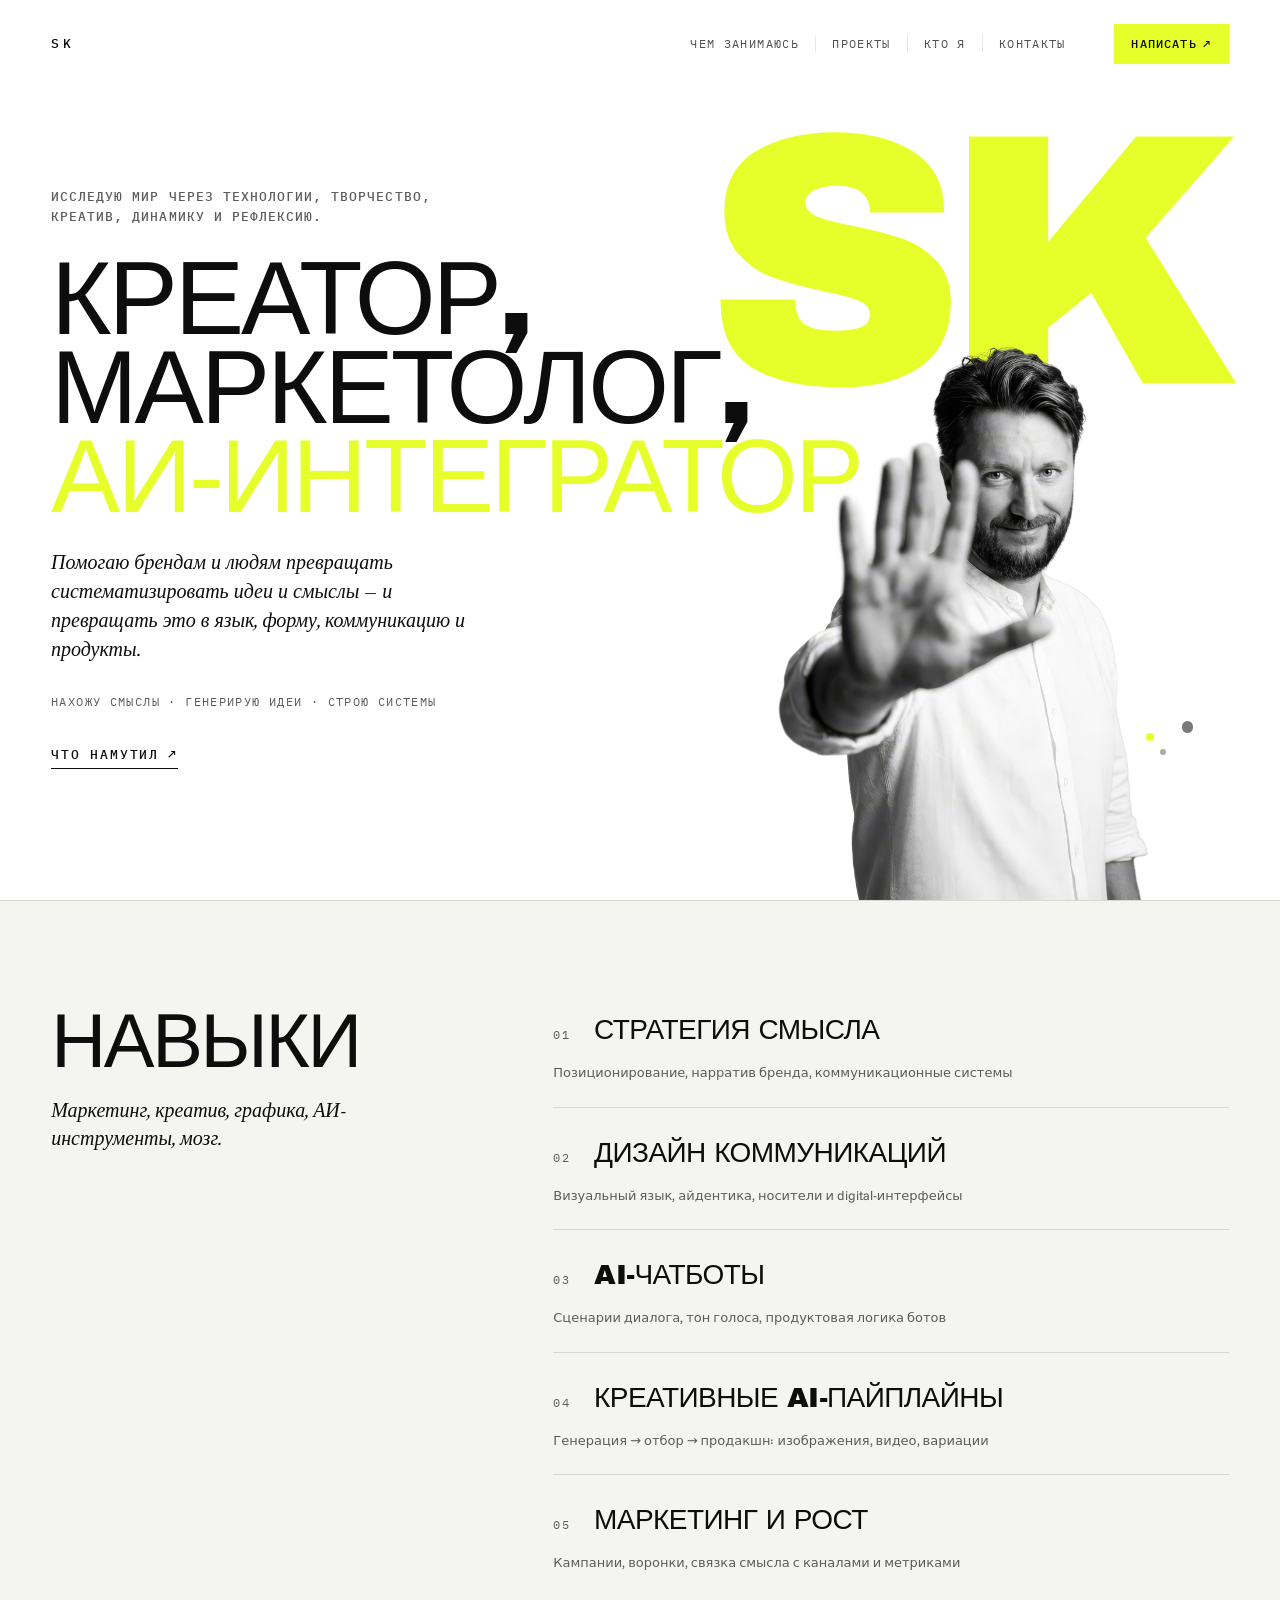
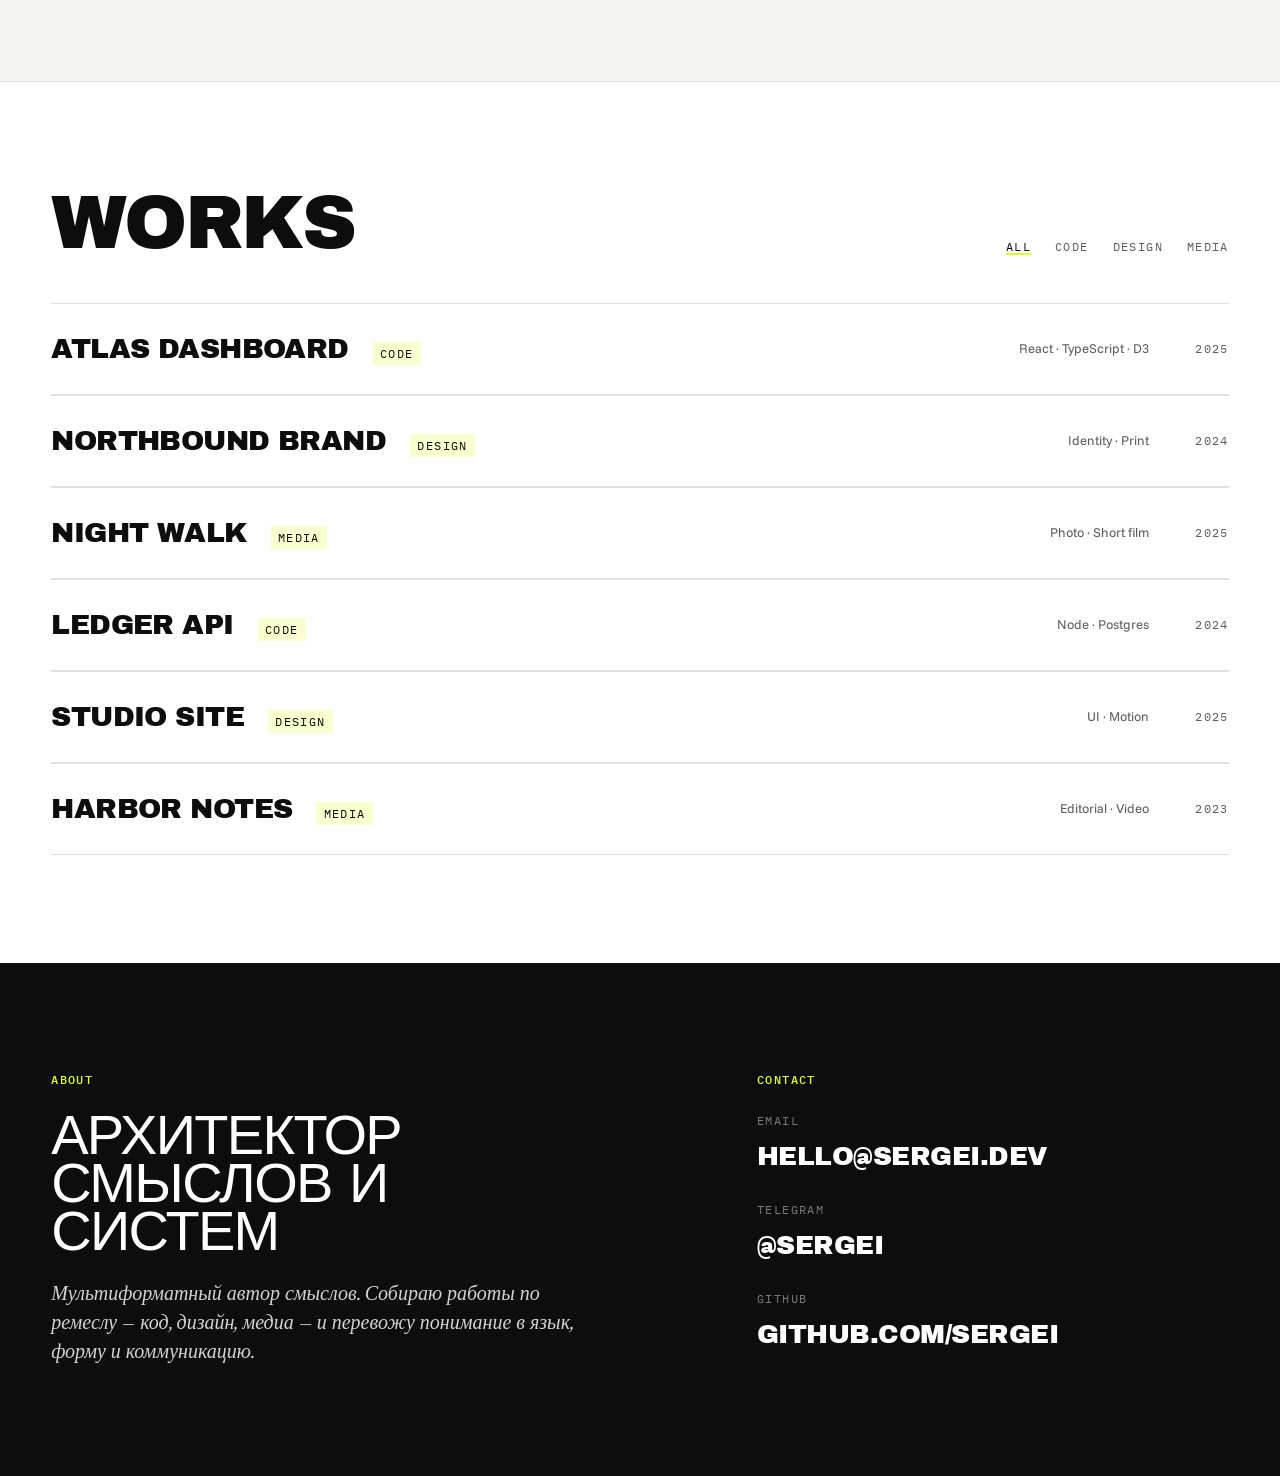
==== commit a70e10f0: "Add subtle separators between nav links Co-authored-by: Cursor <cursoragent@cursor.com>" ====
--- a/58tq16wsvj/index.html
+++ b/58tq16wsvj/index.html
@@ -4,7 +4,7 @@
     <meta charset="UTF-8" />
     <meta name="viewport" content="width=device-width, initial-scale=1.0" />
     <title>Сергей Кламбоцкий</title>
-    <!-- build:1785863945 -->
+    <!-- build:1785864027 -->
     <meta
       name="description"
       content="Исследую себя, человеков и технологии через творчество, дизайн, движение и рефлексию. Маркетолог, креатор, философ."
@@ -48,8 +48,8 @@
       href="https://fonts.googleapis.com/css2?family=Archivo+Black&family=Funnel+Sans:ital,wght@0,300..800;1,300..800&family=IBM+Plex+Mono:wght@400;500&family=Newsreader:opsz,wght@6..72,400;6..72,500;6..72,600&display=swap"
       rel="stylesheet"
     />
-    <script type="module" crossorigin src="/58tq16wsvj/assets/index-COjnnwVk.js"></script>
-    <link rel="stylesheet" crossorigin href="/58tq16wsvj/assets/index-Beddk8N8.css">
+    <script type="module" crossorigin src="/58tq16wsvj/assets/index-BWdT-lo8.js"></script>
+    <link rel="stylesheet" crossorigin href="/58tq16wsvj/assets/index-Bk_rGm1k.css">
   </head>
   <body>
     <div id="root"></div>
--- a/58tq16wsvj/assets/index-Bk_rGm1k.css
+++ b/58tq16wsvj/assets/index-Bk_rGm1k.css
@@ -0,0 +1 @@
+:root{--ink:#0d0d0d;--ink-muted:#5c5c5c;--ink-faint:#9a9a9a;--inverse:#fff;--surface:#fff;--surface-soft:#f4f4f0;--hairline:#0d0d0d1f;--accent:#e6ff2b;--accent-deep:#c8e012;--accent-readable:#8fa600;--accent-ink:#0d0d0d;--accent-on-dark:#e6ff2b;--accent-soft:#e6ff2b38;--font-brutal:"Archivo Black", "Arial Black", sans-serif;--font-display:"Newsreader", Georgia, serif;--font-body:"Funnel Sans", system-ui, sans-serif;--font-mono:"IBM Plex Mono", ui-monospace, monospace;--text-xs:.72rem;--text-sm:.8125rem;--text-md:1rem;--text-lg:clamp(1.05rem, 1.8vw, 1.25rem);--text-xl:clamp(1.35rem, 2.4vw, 1.75rem);--text-2xl:clamp(2.25rem, 5vw, 3.5rem);--text-3xl:clamp(3rem, 7vw, 4.75rem);--text-hero:clamp(3.4rem, 9.2vw, 7.25rem);--track-label:.12em;--track-brand:.28em;--leading-tight:.86;--leading-snug:1.05;--leading-body:1.5;--space-1:.5rem;--space-2:.75rem;--space-3:1rem;--space-4:1.5rem;--space-5:2rem;--space-6:3rem;--space-7:4rem;--space-8:6rem;--pad:clamp(1.5rem, 4vw, 4rem);--section-y:clamp(4.5rem, 12vh, 7rem);--stack-gap:clamp(1.25rem, 3vh, 2rem);--max:1440px;--ease:cubic-bezier(.22, 1, .36, 1);--duration:.25s;--paper-soft:var(--surface-soft);--teal:var(--accent)}*,:before,:after{box-sizing:border-box}html{scroll-behavior:smooth}body{min-height:100vh;font-family:var(--font-body);font-size:var(--text-md);line-height:var(--leading-body);color:var(--ink);background:var(--surface);-webkit-font-smoothing:antialiased;text-rendering:optimizelegibility;margin:0}img,video{max-width:100%;display:block}button,a{font:inherit;color:inherit}button{cursor:pointer;background:0 0;border:none;padding:0}a{text-decoration:none}:focus-visible{outline:2px solid var(--accent-deep);outline-offset:3px}.sr-only{clip:rect(0, 0, 0, 0);border:0;width:1px;height:1px;margin:-1px;padding:0;position:absolute;overflow:hidden}.label{font-family:var(--font-mono);font-size:var(--text-xs);letter-spacing:var(--track-label);text-transform:uppercase;color:var(--ink-muted);margin:0;font-weight:500}.section-title{font-family:var(--font-brutal);font-size:var(--text-3xl);font-weight:400;line-height:var(--leading-tight);letter-spacing:-.03em;text-transform:uppercase;margin:0}.text-link{width:fit-content;font-family:var(--font-mono);font-size:var(--text-sm);letter-spacing:.14em;text-transform:uppercase;transition:color var(--duration) var(--ease), border-color var(--duration) var(--ease), transform var(--duration) var(--ease);border-bottom:1.5px solid;align-items:center;gap:.55rem;padding-bottom:.2rem;font-weight:500;display:inline-flex}.text-link:hover{color:var(--accent-deep);transform:translate(4px)}@keyframes fade-up{0%{opacity:0;transform:translateY(18px)}to{opacity:1;transform:translateY(0)}}.reveal{animation:fade-up .8s var(--ease) both}._about_1ldzf_1{padding:var(--section-y) var(--pad);background:var(--ink);color:var(--inverse);grid-template-columns:minmax(0,1.2fr) minmax(0,.9fr);align-items:start;gap:clamp(2.5rem,6vw,5rem);display:grid}._label_1ldzf_11{margin:0 0 var(--space-4);font-family:var(--font-mono);font-size:var(--text-xs);letter-spacing:var(--track-label);text-transform:uppercase;color:var(--accent-on-dark);font-weight:500}._title_1ldzf_21{margin:0 0 var(--space-4);max-width:12ch;font-family:var(--font-brutal);font-size:var(--text-2xl);font-weight:400;line-height:var(--leading-tight);letter-spacing:-.03em;text-transform:uppercase}._body_1ldzf_32{max-width:34rem;font-family:var(--font-display);font-size:var(--text-lg);color:#ffffffd1;margin:0;font-style:italic;line-height:1.45}._contacts_1ldzf_42{gap:var(--space-4);flex-direction:column;display:flex}._contact_1ldzf_42{gap:var(--space-1);flex-direction:column;display:flex}._contactLabel_1ldzf_54{font-family:var(--font-mono);font-size:var(--text-xs);letter-spacing:var(--track-label);text-transform:uppercase;color:#ffffff73}._contactValue_1ldzf_62{font-family:var(--font-brutal);letter-spacing:-.02em;text-transform:uppercase;color:var(--inverse);transition:color var(--duration) var(--ease);font-size:clamp(1.25rem,2.8vw,1.65rem)}._contactValue_1ldzf_62:hover{color:var(--accent-on-dark)}@media (width<=840px){._about_1ldzf_1{grid-template-columns:1fr}}._nav_rhwwg_1{z-index:5;justify-content:space-between;align-items:center;gap:var(--space-4);padding:var(--space-4) var(--pad);pointer-events:none;display:flex;position:absolute;inset:0 0 auto}._brand_rhwwg_13,._link_rhwwg_14,._cta_rhwwg_15,._menu_rhwwg_16{pointer-events:auto}._brand_rhwwg_13{font-family:var(--font-mono);font-size:var(--text-sm);letter-spacing:var(--track-brand);color:var(--ink);font-weight:500}._right_rhwwg_28{align-items:center;gap:var(--space-5);display:flex}._links_rhwwg_34{align-items:center;gap:0;display:flex}._link_rhwwg_14{padding:0 var(--space-3);font-family:var(--font-mono);font-size:var(--text-xs);letter-spacing:var(--track-label);text-transform:uppercase;color:var(--ink);opacity:.72;transition:opacity var(--duration) var(--ease), color var(--duration) var(--ease)}._link_rhwwg_14+._link_rhwwg_14{border-left:1px solid #0d0d0d24}._link_rhwwg_14:hover{opacity:1;color:var(--accent-deep)}._cta_rhwwg_15{background:var(--accent);color:var(--accent-ink);font-family:var(--font-mono);font-size:var(--text-xs);letter-spacing:.1em;text-transform:uppercase;transition:background var(--duration) var(--ease), transform var(--duration) var(--ease);align-items:center;gap:.4rem;padding:.7rem 1.1rem;font-weight:500;display:inline-flex}._cta_rhwwg_15:hover{background:var(--accent-deep);transform:translateY(-1px)}._menu_rhwwg_16{font-family:var(--font-mono);font-size:var(--text-xs);letter-spacing:var(--track-label);text-transform:uppercase;color:var(--ink);display:none}@media (width<=860px){._links_rhwwg_34{top:calc(100% + .5rem);right:var(--pad);padding:var(--space-3) var(--space-4);background:var(--surface);border:1px solid var(--hairline);flex-direction:column;gap:.9rem;display:none;position:absolute}._link_rhwwg_14{padding:0}._link_rhwwg_14+._link_rhwwg_14{border-left:none}._linksOpen_rhwwg_110{display:flex}._cta_rhwwg_15{display:none}._menu_rhwwg_16{display:inline}}._hero_z4buz_1{background:var(--surface);min-height:100dvh;color:var(--ink);position:relative;overflow:hidden}._grid_z4buz_10{z-index:1;min-height:100dvh;padding:0 var(--pad);grid-template-columns:minmax(0,1.2fr) minmax(0,.8fr);padding-top:5.5rem;display:grid;position:relative}._copy_z4buz_21{justify-content:center;gap:var(--stack-gap);padding:var(--space-5) 0 var(--space-7);will-change:transform;flex-direction:column;min-width:0;display:flex}._eyebrow_z4buz_32{max-width:28rem;font-family:var(--font-mono);font-size:clamp(.7rem, 1.1vw, var(--text-sm));letter-spacing:.08em;text-transform:uppercase;color:var(--ink-muted);margin:0;font-weight:500;line-height:1.55}._headline_z4buz_44{font-family:var(--font-brutal);font-size:clamp(3.05rem,8.3vw,6.5rem);font-weight:400;line-height:var(--leading-tight);letter-spacing:-.03em;text-transform:uppercase;margin:0}._line_z4buz_55{display:block}._accentLine_z4buz_59{color:var(--accent);white-space:nowrap}._quote_z4buz_64{max-width:28rem;font-family:var(--font-display);font-size:var(--text-lg);color:var(--ink);margin:0;font-style:italic;line-height:1.45}._meta_z4buz_74{font-family:var(--font-mono);font-size:var(--text-xs);letter-spacing:var(--track-label);text-transform:uppercase;color:var(--ink-muted);margin:0}._cta_z4buz_83{width:fit-content;margin-top:var(--space-1);border-bottom:1.5px solid var(--ink);font-family:var(--font-mono);font-size:var(--text-sm);letter-spacing:.14em;text-transform:uppercase;transition:color var(--duration) var(--ease), border-color var(--duration) var(--ease), transform var(--duration) var(--ease);align-items:center;gap:.55rem;padding-bottom:.2rem;font-weight:500;display:inline-flex}._cta_z4buz_83:hover{color:var(--accent-deep);border-color:var(--accent-deep);transform:translate(4px)}._visual_z4buz_106{will-change:transform;justify-content:flex-end;align-items:flex-end;min-height:calc(100dvh - 5.5rem);padding-right:0;display:flex;position:relative}._letter_z4buz_117{z-index:0;font-family:var(--font-brutal);letter-spacing:-.06em;color:var(--accent);-webkit-user-select:none;user-select:none;pointer-events:none;will-change:transform;font-size:clamp(12rem,28vw,24rem);line-height:.8;position:absolute;top:4%;bottom:auto;right:2%}._portraitWrap_z4buz_134{z-index:1;aspect-ratio:560/820;will-change:transform;width:min(100%,44vw,640px);margin-bottom:0;margin-right:clamp(2rem,6vw,7rem);position:relative;overflow:visible}._portrait_z4buz_134{object-fit:contain;object-position:center bottom;transform-origin:bottom;width:100%;height:100%;transform:scale(1.14)}._accents_z4buz_154{z-index:2;pointer-events:none;will-change:transform;width:5.5rem;height:5.5rem;position:absolute;bottom:12%;right:7%}._dot_z4buz_165{background:var(--ink);opacity:.55;border-radius:50%;width:.7rem;height:.7rem;position:absolute;top:.4rem;right:.2rem}._dotSm_z4buz_176{opacity:.35;width:.38rem;height:.38rem;top:2.1rem;right:1.85rem}._dotAccent_z4buz_184{background:var(--accent);opacity:1;width:.5rem;height:.5rem;top:1.15rem;right:2.6rem}@media (width<=960px){._grid_z4buz_10{grid-template-columns:1fr;padding-top:5rem}._copy_z4buz_21{padding-top:0;padding-bottom:var(--space-6);order:2;max-width:none}._headline_z4buz_44{font-size:clamp(2.5rem,10vw,5.85rem)}._visual_z4buz_106{min-height:52vh;margin-top:var(--space-1);order:1;justify-content:center}._letter_z4buz_117{font-size:clamp(8rem,32vw,14rem);top:0;bottom:auto;right:0}._portraitWrap_z4buz_134{width:min(92%,440px);margin-bottom:0;margin-right:0}._portrait_z4buz_134{transform:scale(1.12)}._accents_z4buz_154{bottom:6%;right:10%}}._backdrop_14o35_1{z-index:40;padding:var(--space-4);-webkit-backdrop-filter:blur(4px);backdrop-filter:blur(4px);animation:_fade_14o35_1 var(--duration) var(--ease);background:#0d0d0d8c;place-items:center;display:grid;position:fixed;inset:0}._panel_14o35_13{background:var(--surface);width:min(1100px,100%);max-height:min(92vh,960px);color:var(--ink);border:1px solid var(--hairline);animation:_rise_14o35_1 .35s var(--ease);padding:clamp(1.5rem,4vw,3rem);overflow:auto}._top_14o35_24{justify-content:space-between;gap:var(--space-3);margin-bottom:var(--space-4);display:flex}._back_14o35_1,._close_14o35_32{font-family:var(--font-mono);font-size:var(--text-xs);letter-spacing:var(--track-label);text-transform:uppercase;color:var(--ink-muted);transition:color var(--duration) var(--ease)}._back_14o35_1:hover,._close_14o35_32:hover{color:var(--ink)}._close_14o35_32{letter-spacing:0;text-transform:none;font-size:1.5rem;line-height:1}._header_14o35_53{gap:var(--space-5);margin-bottom:var(--space-5);grid-template-columns:minmax(0,1.6fr) minmax(10rem,.5fr);display:grid}._group_14o35_60{margin-bottom:var(--space-3);font-family:var(--font-mono);font-size:var(--text-xs);letter-spacing:var(--track-label);text-transform:uppercase;color:var(--accent-ink);background:var(--accent);padding:.2rem .45rem;display:inline-block}._title_14o35_72{margin:0 0 var(--space-3);font-family:var(--font-brutal);font-size:var(--text-2xl);font-weight:400;line-height:var(--leading-tight);letter-spacing:-.03em;text-transform:uppercase}._description_14o35_82{max-width:36rem;font-family:var(--font-display);font-size:var(--text-lg);color:var(--ink-muted);margin:0;font-style:italic;line-height:1.45}._meta_14o35_92{gap:var(--space-2);font-family:var(--font-mono);font-size:var(--text-xs);letter-spacing:var(--track-label);text-transform:uppercase;color:var(--ink-muted);flex-direction:column;display:flex}._media_14o35_103{gap:var(--space-3);margin-bottom:var(--space-5);grid-template-columns:repeat(3,minmax(0,1fr));display:grid}._mediaItem_14o35_110{aspect-ratio:4/5;background:var(--surface-soft);overflow:hidden}._mediaItem_14o35_110 img,._mediaItem_14o35_110 video{object-fit:cover;filter:grayscale(.15)contrast(1.02);width:100%;height:100%}._link_14o35_124{border-bottom:1.5px solid var(--ink);width:fit-content;font-family:var(--font-mono);font-size:var(--text-sm);letter-spacing:.14em;text-transform:uppercase;transition:color var(--duration) var(--ease), border-color var(--duration) var(--ease), transform var(--duration) var(--ease);align-items:center;gap:.55rem;padding-bottom:.2rem;font-weight:500;display:inline-flex}._link_14o35_124:hover{color:var(--accent-deep);border-color:var(--accent-deep);transform:translate(4px)}@keyframes _fade_14o35_1{0%{opacity:0}to{opacity:1}}@keyframes _rise_14o35_1{0%{opacity:0;transform:translateY(16px)}to{opacity:1;transform:translateY(0)}}@media (width<=840px){._header_14o35_53,._media_14o35_103{grid-template-columns:1fr}._mediaItem_14o35_110{aspect-ratio:16/10}}._skills_o3s11_1{padding:var(--section-y) var(--pad);background:var(--surface-soft);border-top:1px solid var(--hairline);grid-template-columns:minmax(0,.85fr) minmax(0,1.35fr);align-items:start;gap:clamp(2.5rem,6vw,5rem);display:grid}._intro_o3s11_11{gap:var(--space-4);flex-direction:column;display:flex;position:sticky;top:6rem}._title_o3s11_19{font-family:var(--font-brutal);font-size:var(--text-3xl);font-weight:400;line-height:var(--leading-tight);letter-spacing:-.03em;text-transform:uppercase;margin:0}._lede_o3s11_29{max-width:24rem;font-family:var(--font-display);font-size:var(--text-lg);color:var(--ink);margin:0;font-style:italic;line-height:1.4}._list_o3s11_39{margin:0;padding:0;list-style:none}._item_o3s11_45{padding:var(--space-4) 0;transition:padding var(--duration) var(--ease)}._item_o3s11_45:first-child{padding-top:0}._item_o3s11_45:last-child{padding-bottom:0}._item_o3s11_45+._item_o3s11_45{border-top:1px solid var(--hairline)}._item_o3s11_45:hover{padding-left:var(--space-2)}._item_o3s11_45:first-child:hover{padding-top:0}._item_o3s11_45:last-child:hover{padding-bottom:0}._item_o3s11_45:hover ._index_o3s11_74{color:var(--ink);box-shadow:inset 0 -2px 0 var(--accent)}._head_o3s11_79{align-items:baseline;gap:var(--space-2) var(--space-4);margin-bottom:var(--space-2);flex-wrap:wrap;display:flex}._index_o3s11_74{font-family:var(--font-mono);font-size:var(--text-xs);letter-spacing:var(--track-label);color:var(--ink-muted);transition:color var(--duration) var(--ease), box-shadow var(--duration) var(--ease)}._skillTitle_o3s11_97{font-family:var(--font-brutal);font-size:var(--text-xl);letter-spacing:-.02em;text-transform:uppercase;font-weight:400}._line_o3s11_105{max-width:36rem;font-family:var(--font-body);font-size:var(--text-sm);line-height:var(--leading-body);color:var(--ink-muted);margin:0}@media (width<=840px){._skills_o3s11_1{gap:var(--space-6);grid-template-columns:1fr}._intro_o3s11_11{position:static}}._works_8dgdl_1{padding:var(--section-y) var(--pad);background:var(--surface);border-top:1px solid var(--hairline)}._header_8dgdl_7{justify-content:space-between;align-items:flex-end;gap:var(--space-5);margin-bottom:var(--space-6);display:flex}._title_8dgdl_15{font-family:var(--font-brutal);font-size:var(--text-3xl);font-weight:400;line-height:var(--leading-tight);letter-spacing:-.03em;text-transform:uppercase;margin:0}._filters_8dgdl_25{gap:var(--space-4);flex-wrap:wrap;display:flex}._filter_8dgdl_25{font-family:var(--font-mono);font-size:var(--text-xs);letter-spacing:var(--track-label);text-transform:uppercase;color:var(--ink-muted);transition:color var(--duration) var(--ease)}._filter_8dgdl_25:hover,._filterActive_8dgdl_41{color:var(--ink)}._filterActive_8dgdl_41{box-shadow:inset 0 -2px 0 var(--accent)}._list_8dgdl_49{margin:0;padding:0;list-style:none}._row_8dgdl_55{align-items:center;gap:var(--space-4) var(--space-5);width:100%;padding:var(--space-4) 0;border:none;border-bottom:1px solid var(--hairline);text-align:left;transition:padding var(--duration) var(--ease);background:0 0;grid-template-columns:minmax(0,1.4fr) auto auto;display:grid}._row_8dgdl_55:first-child{border-top:1px solid var(--hairline)}._row_8dgdl_55:hover{padding-left:var(--space-2)}._row_8dgdl_55:hover ._projectTitle_8dgdl_77{color:var(--ink)}._row_8dgdl_55:hover ._group_8dgdl_81{background:var(--accent)}._left_8dgdl_85{align-items:baseline;gap:var(--space-2) var(--space-4);flex-wrap:wrap;display:flex}._projectTitle_8dgdl_77{font-family:var(--font-brutal);font-size:var(--text-xl);letter-spacing:-.02em;text-transform:uppercase;transition:color var(--duration) var(--ease);font-weight:400}._group_8dgdl_81{font-family:var(--font-mono);font-size:var(--text-xs);letter-spacing:var(--track-label);text-transform:uppercase;color:var(--accent-ink);background:var(--accent-soft);transition:background var(--duration) var(--ease);padding:.2rem .45rem}._tags_8dgdl_112,._year_8dgdl_113{color:var(--ink-muted);font-size:var(--text-sm)}._tags_8dgdl_112{font-family:var(--font-body)}._year_8dgdl_113{font-family:var(--font-mono);font-size:var(--text-xs);letter-spacing:var(--track-label);text-align:right;min-width:3rem}@media (width<=720px){._header_8dgdl_7{flex-direction:column;align-items:flex-start}._row_8dgdl_55{gap:var(--space-1) var(--space-3);grid-template-columns:1fr auto}._tags_8dgdl_112{display:none}._year_8dgdl_113{grid-area:1/2}}
